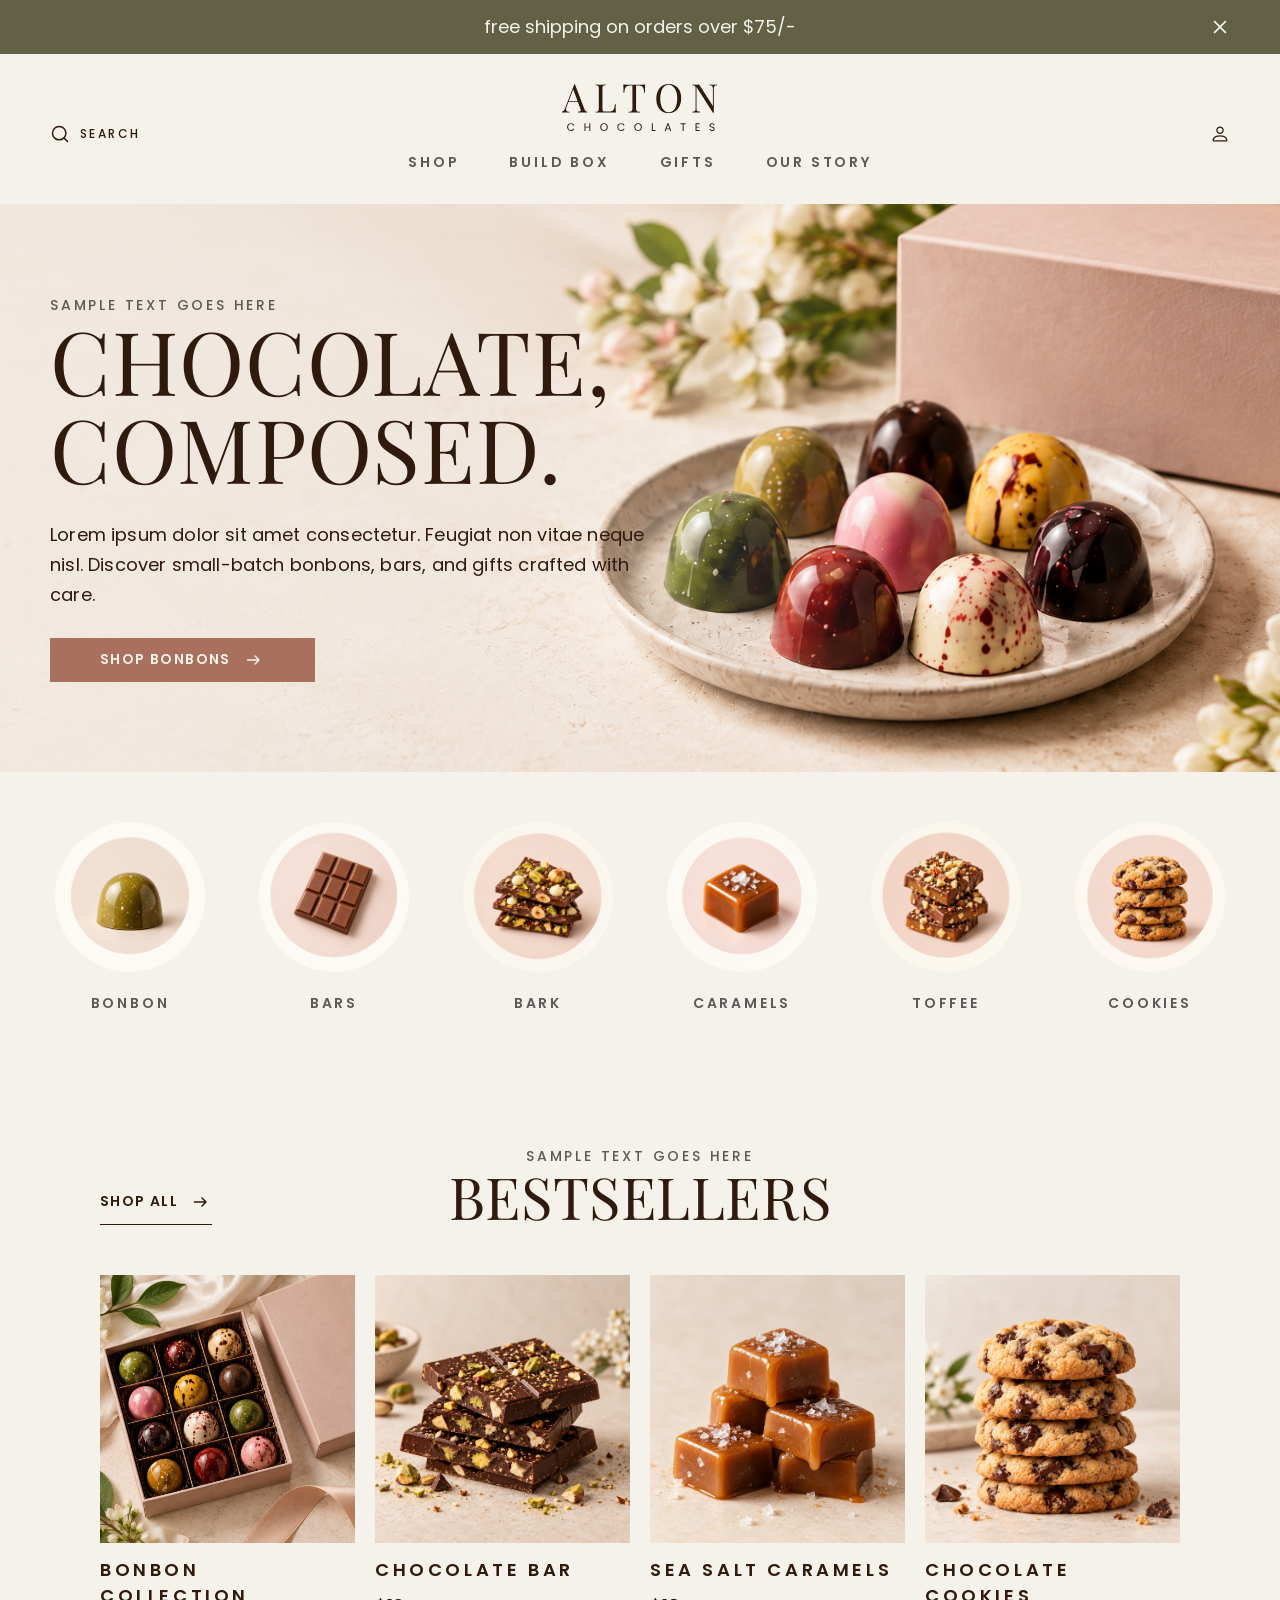
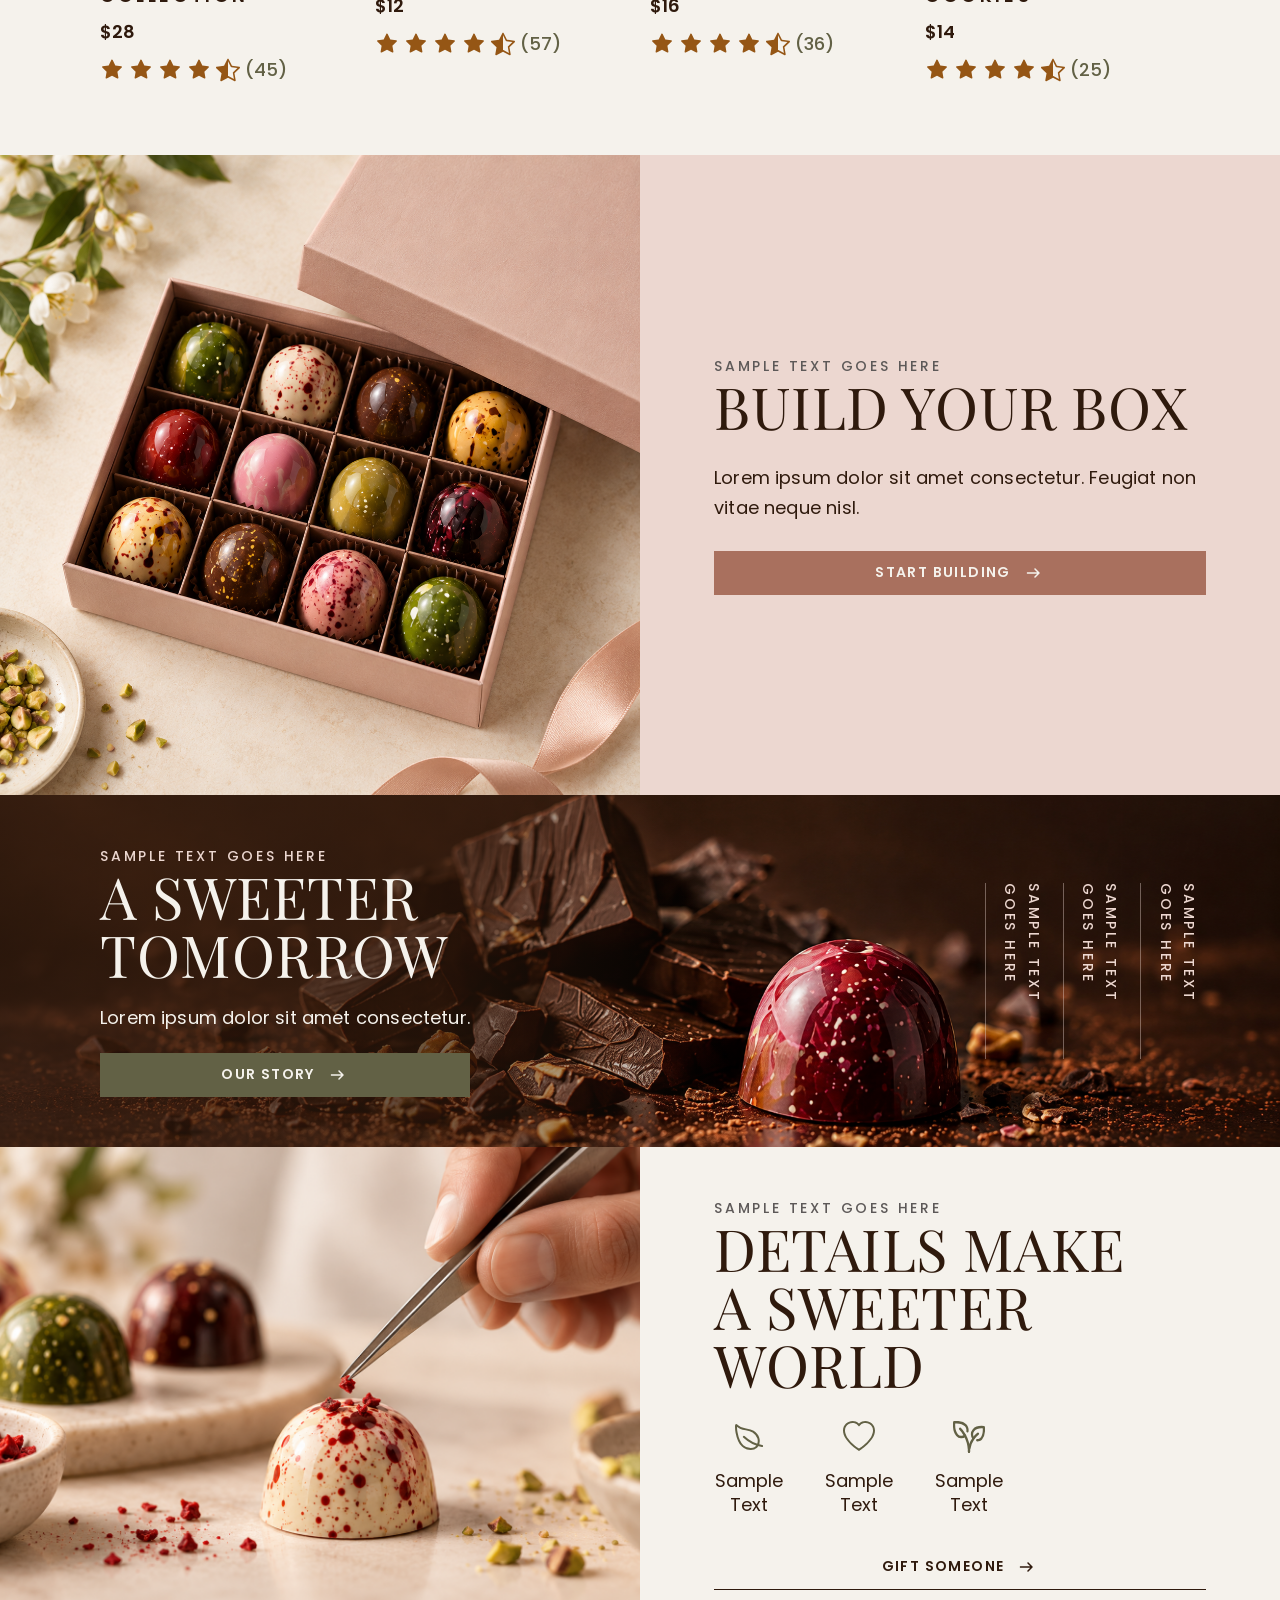
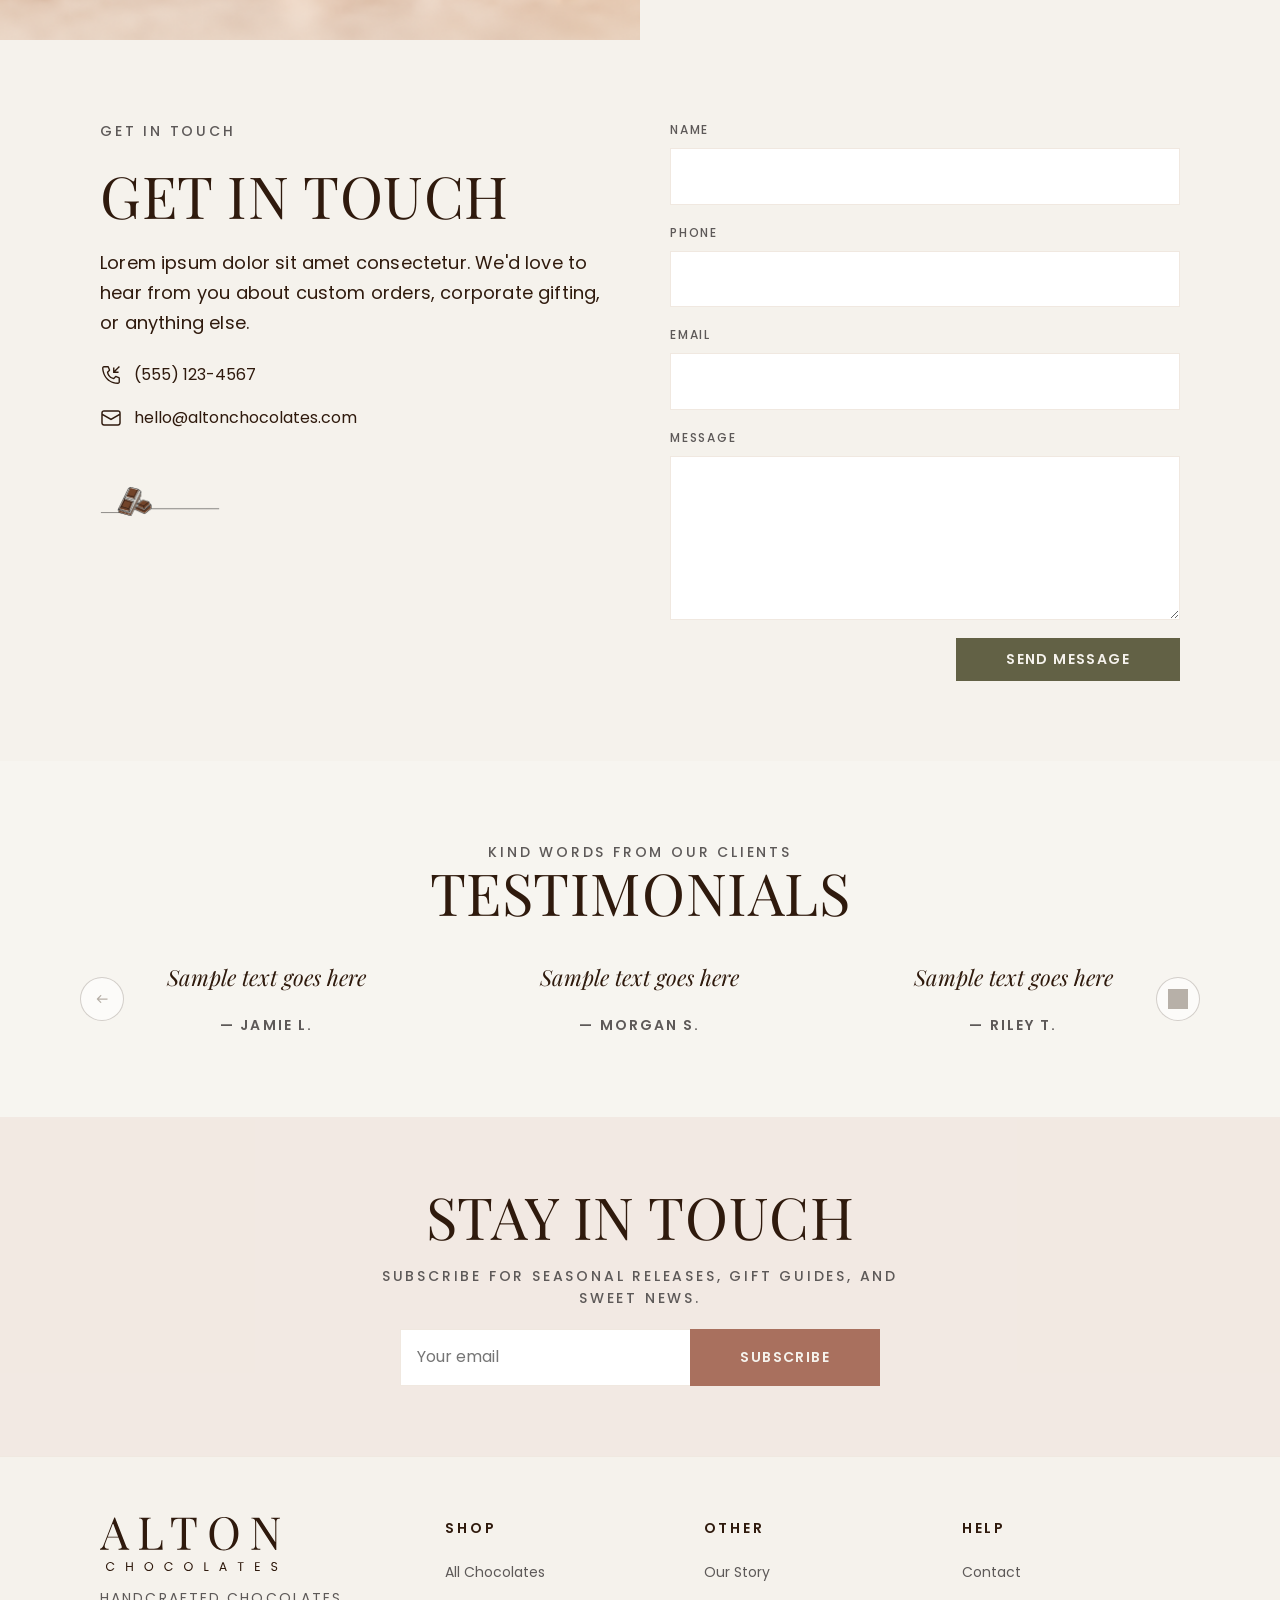
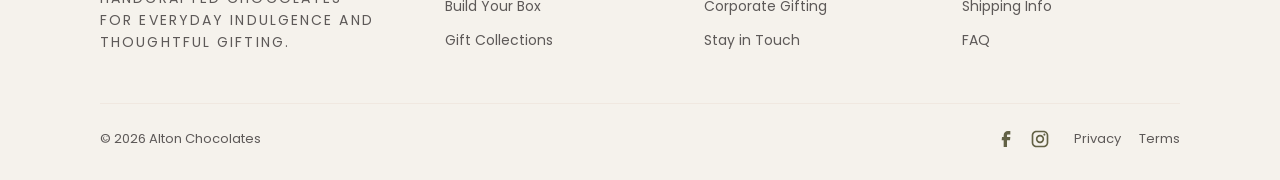
==== preview/index.html @ 878c8398 "Add Alton Chocolates Squarespace Developer Mode template from Figma. Includes all five pages, editab" ====
<!DOCTYPE html>
<html lang="en">
<head>
  <meta charset="UTF-8">
  <meta name="viewport" content="width=device-width, initial-scale=1.0">
  <title>Home — Alton Chocolates</title>
  <link rel="stylesheet" href="site.css">
</head>
<body>
<div class="alton-site">

  <aside class="announcement-bar" data-announcement role="region" aria-label="Site announcement">
    <p class="announcement-bar__text">free shipping on orders over $75/-</p>
    <button type="button" class="announcement-bar__close" data-announcement-close aria-label="Dismiss announcement">
      <img src="../assets/icons/cancel.svg" alt="" width="20" height="20">
    </button>
  </aside>

  <header class="site-header" data-site-header>
    <div class="site-header__inner">
      <a class="site-header__search" href="#" aria-label="Search">
        <img src="../assets/icons/search.svg" alt="" width="20" height="20">
        <span>Search</span>
      </a>

      <div class="site-header__brand">
        <a class="site-header__logo" href="index.html" aria-label="Alton Chocolates">
          <img src="../assets/icons/logo.svg" alt="Alton Chocolates" width="155" height="47">
        </a>
        <nav class="site-nav site-header__desktop-nav" aria-label="Primary">
          <a href="shop.html">Shop</a>
          <a href="build-box.html">Build Box</a>
          <a href="gifts.html">Gifts</a>
          <a href="our-story.html">Our Story</a>
        </nav>
      </div>

      <div class="site-header__actions">
        <a class="site-header__account" href="#" aria-label="Account">
          <img src="../assets/icons/person.svg" alt="" width="20" height="20">
        </a>
        <button type="button" class="site-header__toggle" data-nav-toggle aria-expanded="false" aria-controls="mobile-nav" aria-label="Open menu">
          <span></span>
          <span></span>
          <span></span>
        </button>
      </div>
    </div>

    <nav class="mobile-nav" id="mobile-nav" data-mobile-nav hidden aria-label="Mobile">
      <a href="shop.html">Shop</a>
      <a href="build-box.html">Build Box</a>
      <a href="gifts.html">Gifts</a>
      <a href="our-story.html">Our Story</a>
    </nav>
  </header>

  <main class="alton-main">

    <section class="home-hero" aria-labelledby="home-hero-heading">
      <div class="home-hero__media" aria-hidden="true">
        <img src="../assets/images/hero-home.png" alt="">
        <div class="home-hero__overlay"></div>
      </div>
      <div class="home-hero__content fade-up">
        <div>
          <p class="label">Sample text goes here</p>
          <h1 id="home-hero-heading" class="heading-xl">Chocolate,<br>Composed.</h1>
        </div>
        <p class="body-lg">Lorem ipsum dolor sit amet consectetur. Feugiat non vitae neque nisl. Discover small-batch bonbons, bars, and gifts crafted with care.</p>
        <div>
          <a class="btn btn--terracotta" href="shop.html">
            Shop Bonbons
            <img src="../assets/icons/arrow-right.svg" alt="" width="24" height="24">
          </a>
        </div>
      </div>
    </section>

    <section class="section" aria-label="Shop by category">
      <div class="category-grid">
        <a class="category-card" href="shop.html">
          <div class="category-card__image"><img src="../assets/images/cat-bonbons.png" alt="Bonbons" width="150" height="150" loading="lazy"></div>
          <span class="category-card__label">Bonbon</span>
        </a>
        <a class="category-card" href="shop.html">
          <div class="category-card__image"><img src="../assets/images/cat-bars.png" alt="Bars" width="150" height="150" loading="lazy"></div>
          <span class="category-card__label">Bars</span>
        </a>
        <a class="category-card" href="shop.html">
          <div class="category-card__image"><img src="../assets/images/cat-bark.png" alt="Bark" width="150" height="150" loading="lazy"></div>
          <span class="category-card__label">Bark</span>
        </a>
        <a class="category-card" href="shop.html">
          <div class="category-card__image"><img src="../assets/images/cat-caramels.png" alt="Caramels" width="150" height="150" loading="lazy"></div>
          <span class="category-card__label">Caramels</span>
        </a>
        <a class="category-card" href="shop.html">
          <div class="category-card__image"><img src="../assets/images/cat-toffee.png" alt="Toffee" width="150" height="150" loading="lazy"></div>
          <span class="category-card__label">Toffee</span>
        </a>
        <a class="category-card" href="shop.html">
          <div class="category-card__image"><img src="../assets/images/cat-cookies.png" alt="Cookies" width="150" height="150" loading="lazy"></div>
          <span class="category-card__label">Cookies</span>
        </a>
      </div>
    </section>

    <section class="home-bestsellers" aria-labelledby="bestsellers-heading">
      <div class="section-header section-header--row">
        <div class="section-header__center">
          <p class="label">Sample text goes here</p>
          <h2 id="bestsellers-heading" class="heading-lg">Bestsellers</h2>
        </div>
        <a class="btn btn--text" href="shop.html">
          Shop All
          <img src="../assets/icons/arrow-right-dark.svg" alt="" width="24" height="24">
        </a>
      </div>

      <div class="product-grid">
        <article class="product-card">
          <a class="product-card__image" href="shop.html"><img src="../assets/images/product-bonbon.png" alt="Bonbon Collection" loading="lazy"></a>
          <div class="product-card__meta">
            <h3 class="product-title">Bonbon Collection</h3>
            <p class="product-card__price">$28</p>
            <div class="product-card__rating" aria-label="Rated 4.5 out of 5">
              <img src="../assets/icons/star-filled.svg" alt="" width="24" height="24">
              <img src="../assets/icons/star-filled.svg" alt="" width="24" height="24">
              <img src="../assets/icons/star-filled.svg" alt="" width="24" height="24">
              <img src="../assets/icons/star-filled.svg" alt="" width="24" height="24">
              <img src="../assets/icons/star-half.svg" alt="" width="24" height="24">
              <span class="product-card__count">(45)</span>
            </div>
          </div>
        </article>
        <article class="product-card">
          <a class="product-card__image" href="shop.html"><img src="../assets/images/product-bar.png" alt="Chocolate Bar" loading="lazy"></a>
          <div class="product-card__meta">
            <h3 class="product-title">Chocolate Bar</h3>
            <p class="product-card__price">$12</p>
            <div class="product-card__rating" aria-label="Rated 4.5 out of 5">
              <img src="../assets/icons/star-filled.svg" alt="" width="24" height="24">
              <img src="../assets/icons/star-filled.svg" alt="" width="24" height="24">
              <img src="../assets/icons/star-filled.svg" alt="" width="24" height="24">
              <img src="../assets/icons/star-filled.svg" alt="" width="24" height="24">
              <img src="../assets/icons/star-half.svg" alt="" width="24" height="24">
              <span class="product-card__count">(57)</span>
            </div>
          </div>
        </article>
        <article class="product-card">
          <a class="product-card__image" href="shop.html"><img src="../assets/images/product-caramels.png" alt="Sea Salt Caramels" loading="lazy"></a>
          <div class="product-card__meta">
            <h3 class="product-title">Sea Salt Caramels</h3>
            <p class="product-card__price">$16</p>
            <div class="product-card__rating" aria-label="Rated 4.5 out of 5">
              <img src="../assets/icons/star-filled.svg" alt="" width="24" height="24">
              <img src="../assets/icons/star-filled.svg" alt="" width="24" height="24">
              <img src="../assets/icons/star-filled.svg" alt="" width="24" height="24">
              <img src="../assets/icons/star-filled.svg" alt="" width="24" height="24">
              <img src="../assets/icons/star-half.svg" alt="" width="24" height="24">
              <span class="product-card__count">(36)</span>
            </div>
          </div>
        </article>
        <article class="product-card">
          <a class="product-card__image" href="shop.html"><img src="../assets/images/product-cookies.png" alt="Chocolate Cookies" loading="lazy"></a>
          <div class="product-card__meta">
            <h3 class="product-title">Chocolate Cookies</h3>
            <p class="product-card__price">$14</p>
            <div class="product-card__rating" aria-label="Rated 4.5 out of 5">
              <img src="../assets/icons/star-filled.svg" alt="" width="24" height="24">
              <img src="../assets/icons/star-filled.svg" alt="" width="24" height="24">
              <img src="../assets/icons/star-filled.svg" alt="" width="24" height="24">
              <img src="../assets/icons/star-filled.svg" alt="" width="24" height="24">
              <img src="../assets/icons/star-half.svg" alt="" width="24" height="24">
              <span class="product-card__count">(25)</span>
            </div>
          </div>
        </article>
      </div>
    </section>

    <section class="split-section" aria-labelledby="home-build-heading">
      <div class="split-section__media">
        <img src="../assets/images/build-box-cta.png" alt="Assorted chocolate box" loading="lazy">
      </div>
      <div class="split-section__content split-section__content--blush">
        <div>
          <p class="label">Sample text goes here</p>
          <h2 id="home-build-heading" class="heading-lg">Build Your Box</h2>
        </div>
        <p class="body-lg">Lorem ipsum dolor sit amet consectetur. Feugiat non vitae neque nisl.</p>
        <a class="btn btn--terracotta" href="build-box.html">
          Start Building
          <img src="../assets/icons/arrow-right.svg" alt="" width="24" height="24">
        </a>
      </div>
    </section>

    <section class="banner-section" aria-labelledby="sweeter-heading">
      <div class="banner-section__bg">
        <img src="../assets/images/banner-sweeter.png" alt="" loading="lazy">
      </div>
      <div class="banner-section__overlay"></div>
      <div class="banner-section__content">
        <div>
          <p class="label">Sample text goes here</p>
          <h2 id="sweeter-heading" class="heading-lg">A Sweeter<br>Tomorrow</h2>
        </div>
        <p class="body-lg">Lorem ipsum dolor sit amet consectetur.</p>
        <a class="btn btn--olive" href="our-story.html">
          Our Story
          <img src="../assets/icons/arrow-right.svg" alt="" width="24" height="24">
        </a>
      </div>
      <div class="banner-section__side" aria-hidden="true">
        <span>Sample text goes here</span>
        <span>Sample text goes here</span>
        <span>Sample text goes here</span>
      </div>
    </section>

    <section class="split-section" aria-labelledby="details-heading">
      <div class="split-section__media">
        <img src="../assets/images/details-craft.png" alt="Hand decorating a bonbon" loading="lazy">
      </div>
      <div class="split-section__content split-section__content--cream">
        <div>
          <p class="label">Sample text goes here</p>
          <h2 id="details-heading" class="heading-lg">Details Make<br>A Sweeter World</h2>
        </div>
        <div class="feature-icons">
          <div class="feature-icon">
            <img src="../assets/icons/leaf.svg" alt="" width="32" height="32">
            <span>Sample<br>Text</span>
          </div>
          <div class="feature-icon">
            <img src="../assets/icons/heart.svg" alt="" width="32" height="32">
            <span>Sample<br>Text</span>
          </div>
          <div class="feature-icon">
            <img src="../assets/icons/plant.svg" alt="" width="32" height="32">
            <span>Sample<br>Text</span>
          </div>
        </div>
        <a class="btn btn--text" href="gifts.html">
          Gift Someone
          <img src="../assets/icons/arrow-right-dark.svg" alt="" width="24" height="24">
        </a>
      </div>
    </section>

    <section class="contact-section" id="contact" aria-labelledby="contact-heading">
      <div class="contact-section__info">
        <p class="label">Get in touch</p>
        <h2 id="contact-heading" class="heading-lg">Get in Touch</h2>
        <p class="body-lg">Lorem ipsum dolor sit amet consectetur. We'd love to hear from you about custom orders, corporate gifting, or anything else.</p>
        <div class="contact-details">
          <a href="tel:+15551234567">
            <img src="../assets/icons/phone.svg" alt="" width="22" height="22">
            (555) 123-4567
          </a>
          <a href="mailto:hello@altonchocolates.com">
            <img src="../assets/icons/email.svg" alt="" width="22" height="22">
            hello@altonchocolates.com
          </a>
        </div>
        <img class="contact-section__art" src="../assets/images/chocolate-illustration.png" alt="" width="120" height="80" loading="lazy">
      </div>
      <div class="contact-section__form">
        <form class="alton-form contact-form" action="#" method="post">
          <div class="form-field">
            <label for="contact-name">Name</label>
            <input id="contact-name" name="name" type="text" required autocomplete="name">
          </div>
          <div class="form-field">
            <label for="contact-phone">Phone</label>
            <input id="contact-phone" name="phone" type="tel" autocomplete="tel">
          </div>
          <div class="form-field">
            <label for="contact-email">Email</label>
            <input id="contact-email" name="email" type="email" required autocomplete="email">
          </div>
          <div class="form-field">
            <label for="contact-message">Message</label>
            <textarea id="contact-message" name="message" rows="5" required></textarea>
          </div>
          <div class="form-actions">
            <button type="submit" class="btn btn--olive">Send Message</button>
          </div>
        </form>
      </div>
    </section>

    <section class="testimonials" aria-labelledby="home-testimonials-heading" data-testimonials>
      <p class="label">Kind words from our clients</p>
      <h2 id="home-testimonials-heading" class="heading-lg">Testimonials</h2>
      <div class="testimonials__track" data-testimonials-track>
        <button type="button" class="testimonials__nav testimonials__nav--prev" data-testimonials-prev aria-label="Previous">
          <img src="../assets/icons/arrow-left.svg" alt="" width="20" height="20">
        </button>
        <article class="testimonial-card">
          <p class="testimonial-card__quote">Sample text goes here</p>
          <p class="testimonial-card__name">— Jamie L.</p>
        </article>
        <article class="testimonial-card">
          <p class="testimonial-card__quote">Sample text goes here</p>
          <p class="testimonial-card__name">— Morgan S.</p>
        </article>
        <article class="testimonial-card">
          <p class="testimonial-card__quote">Sample text goes here</p>
          <p class="testimonial-card__name">— Riley T.</p>
        </article>
        <button type="button" class="testimonials__nav testimonials__nav--next" data-testimonials-next aria-label="Next">
          <img src="../assets/icons/chevron-right.svg" alt="" width="20" height="20">
        </button>
      </div>
    </section>

    <section class="newsletter" id="newsletter" aria-labelledby="newsletter-heading">
      <div class="newsletter__inner">
        <h2 id="newsletter-heading" class="heading-lg">Stay in Touch</h2>
        <p class="label">Subscribe for seasonal releases, gift guides, and sweet news.</p>
        <form class="newsletter-form" action="#" method="post">
          <label for="newsletter-email" class="sr-only">Email address</label>
          <input id="newsletter-email" name="email" type="email" placeholder="Your email" required autocomplete="email">
          <button type="submit" class="btn btn--terracotta">Subscribe</button>
        </form>
      </div>
    </section>

  </main>

  <footer class="site-footer" role="contentinfo">
    <div class="site-footer__top">
      <div class="site-footer__brand">
        <a href="index.html" class="site-footer__brand-logo-link" aria-label="Alton Chocolates">
          <img class="site-footer__brand-logo" src="../assets/icons/logo.svg" alt="Alton Chocolates" width="180" height="54">
        </a>
        <p class="site-footer__brand-text">Handcrafted chocolates for everyday indulgence and thoughtful gifting.</p>
      </div>
      <div>
        <h2 class="site-footer__col-title">Shop</h2>
        <nav class="site-footer__links" aria-label="Shop links">
          <a href="shop.html">All Chocolates</a>
          <a href="build-box.html">Build Your Box</a>
          <a href="gifts.html">Gift Collections</a>
        </nav>
      </div>
      <div>
        <h2 class="site-footer__col-title">Other</h2>
        <nav class="site-footer__links" aria-label="Other links">
          <a href="our-story.html">Our Story</a>
          <a href="gifts.html">Corporate Gifting</a>
          <a href="#newsletter">Stay in Touch</a>
        </nav>
      </div>
      <div>
        <h2 class="site-footer__col-title">Help</h2>
        <nav class="site-footer__links" aria-label="Help links">
          <a href="#contact">Contact</a>
          <a href="#">Shipping Info</a>
          <a href="#">FAQ</a>
        </nav>
      </div>
    </div>
    <div class="site-footer__bottom">
      <p class="site-footer__copy">© 2026 Alton Chocolates</p>
      <div class="site-footer__meta">
        <div class="site-footer__social">
          <a href="#" aria-label="Facebook"><img src="../assets/icons/facebook.svg" alt="" width="20" height="20"></a>
          <a href="#" aria-label="Instagram"><img src="../assets/icons/instagram.svg" alt="" width="20" height="20"></a>
        </div>
        <nav class="site-footer__legal" aria-label="Legal">
          <a href="#">Privacy</a>
          <a href="#">Terms</a>
        </nav>
      </div>
    </div>
  </footer>

</div>
<script src="../scripts/site.js"></script>
</body>
</html>
---- preview/site.css ----
﻿@import url('https://fonts.googleapis.com/css2?family=Playfair+Display:ital,wght@0,400;0,500;0,600;0,700;1,400&family=Poppins:wght@400;500;600;700&display=swap');

/* variables.less */
:root {
  --color-bg: #F5F2EC;
  --color-bg-alt: #B7B0A8;
  --color-primary: #2F1A0D;
  --color-secondary: #626145;
  --color-blush: #ECD7D0;
  --color-muted: #5D5958;
  --color-border: #F0E8E0;
  --color-btn-terracotta: #A9705E;
  --color-white: #FFFFFF;
  --color-star: #C4A35A;

  --font-serif: "Playfair Display", Georgia, "Times New Roman", serif;
  --font-sans: "Poppins", "Helvetica Neue", Arial, sans-serif;

  --container: 1240px;
  --page-pad: 100px;
  --section-gap: 50px;
  --header-height: 139px;
  --announcement-height: 50px;

  --tracking-label: 0.2em;
  --tracking-nav: 0.2em;
  --tracking-btn: 0.1em;

  --transition: 0.25s ease;
}

/* base.less */
*,
*::before,
*::after {
  box-sizing: border-box;
}

html {
  scroll-behavior: smooth;
}

body {
  margin: 0;
  background: #F5F2EC;
  color: #2F1A0D;
  font-family: "Poppins", "Helvetica Neue", Arial, sans-serif;
  font-size: 18px;
  line-height: 1.67;
  -webkit-font-smoothing: antialiased;
}

img {
  max-width: 100%;
  height: auto;
  display: block;
}

a {
  color: inherit;
  text-decoration: none;
  transition: opacity 0.25s ease, color 0.25s ease;
}

a:hover {
  opacity: 0.75;
}

a:focus-visible,
button:focus-visible,
input:focus-visible,
textarea:focus-visible,
select:focus-visible {
  outline: 2px solid #626145;
  outline-offset: 3px;
}

button,
input,
textarea,
select {
  font: inherit;
  color: inherit;
}

ul,
ol {
  margin: 0;
  padding: 0;
  list-style: none;
}

p,
h1,
h2,
h3,
h4,
h5,
h6 {
  margin: 0;
}

.sqs-block-content {
  font-family: "Poppins", "Helvetica Neue", Arial, sans-serif;
}

.alton-site {
  min-height: 100vh;
  display: flex;
  flex-direction: column;
}

.alton-main {
  flex: 1;
}

.container {
  width: 100%;
  max-width: 1240px;
  margin: 0 auto;
  padding: 0 20px;
}

.section {
  width: 100%;
}

.sr-only {
  position: absolute;
  width: 1px;
  height: 1px;
  padding: 0;
  margin: -1px;
  overflow: hidden;
  clip: rect(0, 0, 0, 0);
  white-space: nowrap;
  border: 0;
}

@media (prefers-reduced-motion: reduce) {
  *,
  *::before,
  *::after {
    animation-duration: 0.01ms !important;
    animation-iteration-count: 1 !important;
    transition-duration: 0.01ms !important;
    scroll-behavior: auto !important;
  }
}


/* typography.less */
.label {
  font-family: "Poppins", "Helvetica Neue", Arial, sans-serif;
  font-weight: 500;
  font-size: 14px;
  line-height: 22px;
  letter-spacing: 0.2em;
  text-transform: uppercase;
  color: #5D5958;
}

.heading-xl {
  font-family: "Playfair Display", Georgia, "Times New Roman", serif;
  font-weight: 400;
  font-size: 88px;
  line-height: 1;
  letter-spacing: 0.01em;
  text-transform: uppercase;
  color: #2F1A0D;
}

.heading-lg {
  font-family: "Playfair Display", Georgia, "Times New Roman", serif;
  font-weight: 400;
  font-size: 58px;
  line-height: 1;
  letter-spacing: 0.01em;
  text-transform: uppercase;
  color: #2F1A0D;
}

.heading-md {
  font-family: "Playfair Display", Georgia, "Times New Roman", serif;
  font-weight: 400;
  font-size: 42px;
  line-height: 1.1;
  letter-spacing: 0.01em;
  color: #2F1A0D;
}

.body-lg {
  font-family: "Poppins", "Helvetica Neue", Arial, sans-serif;
  font-weight: 400;
  font-size: 18px;
  line-height: 30px;
  letter-spacing: 0.01em;
  color: #2F1A0D;
}

.product-title {
  font-family: "Poppins", "Helvetica Neue", Arial, sans-serif;
  font-weight: 600;
  font-size: 18px;
  line-height: 26px;
  letter-spacing: 0.2em;
  text-transform: uppercase;
  color: #2F1A0D;
}

.quote-text {
  font-family: "Playfair Display", Georgia, "Times New Roman", serif;
  font-style: italic;
  font-weight: 400;
  font-size: 22px;
  line-height: 1.5;
  color: #2F1A0D;
}


/* header.less */
.announcement-bar {
  background: #626145;
  color: #F5F2EC;
  min-height: 50px;
  display: flex;
  align-items: center;
  justify-content: center;
  position: relative;
  padding: 12px 48px;
  text-align: center;
}

.announcement-bar__editable:not(:empty) + .announcement-bar__fallback {
  display: none;
}

.announcement-bar__editable .sqs-block,
.announcement-bar__editable p,
.announcement-bar__fallback {
  margin: 0;
  font-family: "Poppins", "Helvetica Neue", Arial, sans-serif;
  font-weight: 500;
  font-size: 14px;
  line-height: 22px;
  letter-spacing: 0.2em;
  text-transform: uppercase;
  color: #F5F2EC;
}

.announcement-bar__close {
  position: absolute;
  right: 50px;
  top: 50%;
  transform: translateY(-50%);
  background: transparent;
  border: 0;
  padding: 0;
  width: 20px;
  height: 20px;
  cursor: pointer;
  display: flex;
  align-items: center;
  justify-content: center;
}

.announcement-bar__close img {
  width: 20px;
  height: 20px;
}

.site-header {
  background: #F5F2EC;
  padding: 30px 50px 20px;
  position: relative;
  z-index: 100;
}

.site-header__inner {
  display: grid;
  grid-template-columns: 1fr auto 1fr;
  align-items: center;
  gap: 20px;
  max-width: 1440px;
  margin: 0 auto;
}

.site-header__search {
  display: inline-flex;
  align-items: center;
  gap: 10px;
  justify-self: start;
  font-family: "Poppins", "Helvetica Neue", Arial, sans-serif;
  font-weight: 500;
  font-size: 12px;
  letter-spacing: 0.2em;
  text-transform: uppercase;
  color: #2F1A0D;
}

.site-header__search img {
  width: 20px;
  height: 20px;
}

.site-header__brand {
  display: flex;
  flex-direction: column;
  align-items: center;
  gap: 10px;
  text-align: center;
}

.site-header__logo {
  display: block;
  width: 155px;
  height: auto;
}

.site-header__logo img,
.site-header__logo svg {
  width: 155px;
  height: auto;
}

.site-header__actions {
  justify-self: end;
  display: flex;
  align-items: center;
  gap: 16px;
}

.site-header__account img {
  width: 20px;
  height: 20px;
}

.announcement-bar__fallback {
  margin: 0;
}

.announcement-bar:has(.sqs-block) .announcement-bar__fallback {
  display: none;
}

.site-nav {
  display: flex;
  align-items: center;
  justify-content: center;
  gap: 50px;
  flex-wrap: wrap;
}

.site-nav a {
  font-family: "Poppins", "Helvetica Neue", Arial, sans-serif;
  font-weight: 600;
  font-size: 14px;
  line-height: 22px;
  letter-spacing: 0.2em;
  text-transform: uppercase;
  color: #5D5958;
  padding: 10px 0;
  border-bottom: 1px solid transparent;
}

.site-nav a:hover,
.site-nav a.is-active,
.site-nav .active-link a {
  color: #2F1A0D;
  border-bottom-color: #2F1A0D;
  opacity: 1;
}

.site-header__toggle {
  display: none;
  background: transparent;
  border: 0;
  padding: 8px;
  cursor: pointer;
  width: 40px;
  height: 40px;
  flex-direction: column;
  justify-content: center;
  gap: 5px;
}

.site-header__toggle span {
  display: block;
  width: 22px;
  height: 2px;
  background: #2F1A0D;
  transition: transform 0.25s ease, opacity 0.25s ease;
}

.site-header.is-open .site-header__toggle span:nth-child(1) {
  transform: translateY(7px) rotate(45deg);
}

.site-header.is-open .site-header__toggle span:nth-child(2) {
  opacity: 0;
}

.site-header.is-open .site-header__toggle span:nth-child(3) {
  transform: translateY(-7px) rotate(-45deg);
}

.site-header__desktop-nav {
  width: 100%;
}

.mobile-nav {
  display: none;
}

.site-header.is-open .mobile-nav {
  display: flex;
}


/* footer.less */
.site-footer {
  background: #F5F2EC;
  padding: 60px 100px 30px;
  border-top: 1px solid #F0E8E0;
}

.site-footer__top {
  display: grid;
  grid-template-columns: 1.4fr 1fr 1fr 1fr;
  gap: 40px;
  margin-bottom: 50px;
}

.site-footer__brand-logo {
  width: 180px;
  height: auto;
  margin-bottom: 16px;
}

.site-footer__brand-text {
  font-family: "Poppins", "Helvetica Neue", Arial, sans-serif;
  font-size: 14px;
  line-height: 22px;
  letter-spacing: 0.15em;
  text-transform: uppercase;
  color: #5D5958;
  max-width: 280px;
}

.site-footer__col-title {
  font-family: "Poppins", "Helvetica Neue", Arial, sans-serif;
  font-weight: 600;
  font-size: 14px;
  letter-spacing: 0.2em;
  text-transform: uppercase;
  color: #2F1A0D;
  margin-bottom: 20px;
}

.site-footer__links {
  display: flex;
  flex-direction: column;
  gap: 12px;
}

.site-footer__links a {
  font-family: "Poppins", "Helvetica Neue", Arial, sans-serif;
  font-size: 14px;
  line-height: 22px;
  color: #5D5958;
}

.site-footer__bottom {
  display: flex;
  align-items: center;
  justify-content: space-between;
  gap: 20px;
  padding-top: 24px;
  border-top: 1px solid #F0E8E0;
  flex-wrap: wrap;
}

.site-footer__copy {
  font-family: "Poppins", "Helvetica Neue", Arial, sans-serif;
  font-size: 13px;
  color: #5D5958;
}

.site-footer__meta {
  display: flex;
  align-items: center;
  gap: 24px;
}

.site-footer__social {
  display: flex;
  align-items: center;
  gap: 14px;
}

.site-footer__social img {
  width: 20px;
  height: 20px;
}

.site-footer__legal {
  display: flex;
  gap: 18px;
}

.site-footer__legal a {
  font-size: 13px;
  color: #5D5958;
}


/* components.less */
/* Shared UI components */

.btn {
  display: inline-flex;
  align-items: center;
  justify-content: center;
  gap: 10px;
  padding: 10px 50px;
  font-family: "Poppins", "Helvetica Neue", Arial, sans-serif;
  font-weight: 600;
  font-size: 14px;
  letter-spacing: 0.1em;
  text-transform: uppercase;
  border: 0;
  cursor: pointer;
  transition: background 0.25s ease, opacity 0.25s ease, transform 0.25s ease;
  text-decoration: none;
  white-space: nowrap;
}

.btn img {
  width: 24px;
  height: 24px;
  flex-shrink: 0;
}

.btn--terracotta {
  background: #A9705E;
  color: #F5F2EC;
}

.btn--terracotta:hover {
  background: #966353;
  opacity: 1;
}

.btn--olive {
  background: #626145;
  color: #F5F2EC;
}

.btn--olive:hover {
  background: #525338;
  opacity: 1;
}

.btn--text {
  background: transparent;
  color: #2F1A0D;
  padding: 10px 0;
  border-bottom: 1px solid #2F1A0D;
  border-radius: 0;
}

.btn--text:hover {
  opacity: 0.7;
}

.section-header {
  text-align: center;
  margin-bottom: 40px;
}

.section-header--row {
  display: flex;
  align-items: flex-end;
  justify-content: space-between;
  gap: 20px;
  text-align: left;
  position: relative;
}

.section-header--row .section-header__center {
  position: absolute;
  left: 50%;
  transform: translateX(-50%);
  text-align: center;
}

.category-grid {
  display: grid;
  grid-template-columns: repeat(6, 1fr);
  gap: 24px;
  max-width: 1240px;
  margin: 0 auto;
  padding: 50px 20px;
}

.category-card {
  display: flex;
  flex-direction: column;
  align-items: center;
  gap: 20px;
  text-align: center;
}

.category-card__image {
  width: 150px;
  height: 150px;
  border-radius: 50%;
  overflow: hidden;
  background: #ECD7D0;
}

.category-card__image img {
  width: 100%;
  height: 100%;
  object-fit: cover;
}

.category-card__label {
  font-family: "Poppins", "Helvetica Neue", Arial, sans-serif;
  font-weight: 600;
  font-size: 14px;
  letter-spacing: 0.2em;
  text-transform: uppercase;
  color: #5D5958;
}

.product-grid {
  display: grid;
  grid-template-columns: repeat(4, 1fr);
  gap: 30px 20px;
}

.product-card {
  display: flex;
  flex-direction: column;
  gap: 14px;
}

.product-card__image {
  aspect-ratio: 1 / 1.05;
  overflow: hidden;
  background: #f8f6f2;
}

.product-card__image img {
  width: 100%;
  height: 100%;
  object-fit: cover;
  transition: transform 0.4s ease;
}

.product-card:hover .product-card__image img {
  transform: scale(1.03);
}

.product-card__meta {
  display: flex;
  flex-direction: column;
  gap: 8px;
}

.product-card__price {
  font-family: "Poppins", "Helvetica Neue", Arial, sans-serif;
  font-weight: 600;
  font-size: 18px;
  color: #2F1A0D;
}

.product-card__rating {
  display: flex;
  align-items: center;
  gap: 5px;
}

.product-card__rating img {
  width: 24px;
  height: 24px;
}

.product-card__count {
  font-family: "Poppins", "Helvetica Neue", Arial, sans-serif;
  font-weight: 500;
  font-size: 18px;
  color: #626145;
}

.product-card__link {
  font-family: "Poppins", "Helvetica Neue", Arial, sans-serif;
  font-size: 14px;
  text-decoration: underline;
  color: #2F1A0D;
}

.qty-control {
  display: inline-flex;
  align-items: center;
  gap: 12px;
  border: 1px solid #F0E8E0;
  padding: 8px 12px;
  margin-top: 8px;
}

.qty-control button {
  background: transparent;
  border: 0;
  padding: 0;
  cursor: pointer;
  width: 20px;
  height: 20px;
  display: flex;
  align-items: center;
  justify-content: center;
}

.qty-control button img {
  width: 16px;
  height: 16px;
}

.qty-control__value {
  min-width: 20px;
  text-align: center;
  font-weight: 500;
}

.split-section {
  display: grid;
  grid-template-columns: 1fr 1fr;
  min-height: 396px;
}

.split-section__media {
  min-height: 320px;
  overflow: hidden;
}

.split-section__media img {
  width: 100%;
  height: 100%;
  object-fit: cover;
}

.split-section__content {
  display: flex;
  flex-direction: column;
  justify-content: center;
  padding: 50px 74px;
  gap: 28px;
}

.split-section__content--blush {
  background: #ECD7D0;
}

.split-section__content--cream {
  background: #F5F2EC;
}

.feature-icons {
  display: flex;
  align-items: flex-start;
  gap: 40px;
  flex-wrap: wrap;
}

.feature-icon {
  display: flex;
  flex-direction: column;
  align-items: center;
  gap: 16px;
  width: 70px;
  text-align: center;
}

.feature-icon img {
  width: 32px;
  height: 32px;
}

.feature-icon span {
  font-size: 18px;
  line-height: 24px;
  color: #2F1A0D;
}

.banner-section {
  position: relative;
  min-height: 329px;
  display: flex;
  align-items: center;
  overflow: hidden;
  color: #F5F2EC;
}

.banner-section__bg {
  position: absolute;
  inset: 0;
}

.banner-section__bg img {
  width: 100%;
  height: 100%;
  object-fit: cover;
}

.banner-section__overlay {
  position: absolute;
  inset: 0;
  background: linear-gradient(90.63deg, rgba(46, 25, 12, 0.7) 33%, rgba(46, 25, 12, 0) 57%);
}

.banner-section__content {
  position: relative;
  z-index: 1;
  padding: 50px 100px;
  max-width: 640px;
  display: flex;
  flex-direction: column;
  gap: 20px;
}

.banner-section__content .label {
  color: #ECD7D0;
}

.banner-section__content .heading-lg,
.banner-section__content .body-lg {
  color: #F5F2EC;
}

.banner-section__side {
  position: absolute;
  right: 80px;
  top: 50%;
  transform: translateY(-50%);
  z-index: 1;
  display: flex;
  flex-direction: column;
  gap: 18px;
  writing-mode: vertical-rl;
  text-orientation: mixed;
}

.banner-section__side span {
  font-family: "Poppins", "Helvetica Neue", Arial, sans-serif;
  font-weight: 500;
  font-size: 14px;
  letter-spacing: 0.2em;
  text-transform: uppercase;
  color: #ECD7D0;
  border-left: 1px solid rgba(236,215,208,0.4);
  padding-left: 12px;
}

.contact-section {
  display: grid;
  grid-template-columns: 1fr 1fr;
  gap: 60px;
  padding: 80px 100px;
  align-items: start;
}

.contact-section__info {
  display: flex;
  flex-direction: column;
  gap: 24px;
  position: relative;
  min-height: 420px;
}

.contact-details {
  display: flex;
  flex-direction: column;
  gap: 16px;
}

.contact-details a {
  display: inline-flex;
  align-items: center;
  gap: 12px;
  font-size: 16px;
  color: #2F1A0D;
}

.contact-details img {
  width: 22px;
  height: 22px;
}

.contact-section__art {
  position: absolute;
  left: 0;
  bottom: 0;
  width: 120px;
  height: auto;
}

.contact-form,
.alton-form {
  display: flex;
  flex-direction: column;
  gap: 18px;
}

.form-field {
  display: flex;
  flex-direction: column;
  gap: 8px;
}

.form-field label {
  font-family: "Poppins", "Helvetica Neue", Arial, sans-serif;
  font-weight: 500;
  font-size: 12px;
  letter-spacing: 0.15em;
  text-transform: uppercase;
  color: #5D5958;
}

.form-field input,
.form-field textarea,
.alton-form input,
.alton-form textarea,
.newsletter-form input {
  width: 100%;
  background: #FFFFFF;
  border: 1px solid #F0E8E0;
  padding: 14px 16px;
  font-size: 16px;
  color: #2F1A0D;
}

.form-field textarea {
  min-height: 140px;
  resize: vertical;
}

.form-actions {
  display: flex;
  justify-content: flex-end;
}

.testimonials {
  padding: 80px 100px;
  background: #f7f5f0;
  text-align: center;
}

.testimonials__track {
  display: grid;
  grid-template-columns: repeat(3, 1fr);
  gap: 40px;
  margin-top: 40px;
  position: relative;
}

.testimonial-card {
  display: flex;
  flex-direction: column;
  gap: 20px;
  align-items: center;
}

.testimonial-card__quote {
  font-family: "Playfair Display", Georgia, "Times New Roman", serif;
  font-style: italic;
  font-size: 22px;
  line-height: 1.5;
  color: #2F1A0D;
  max-width: 320px;
}

.testimonial-card__name {
  font-family: "Poppins", "Helvetica Neue", Arial, sans-serif;
  font-weight: 600;
  font-size: 14px;
  letter-spacing: 0.15em;
  text-transform: uppercase;
  color: #5D5958;
}

.testimonials__nav {
  position: absolute;
  top: 50%;
  transform: translateY(-50%);
  width: 44px;
  height: 44px;
  border-radius: 50%;
  border: 1px solid rgba(47,26,13,0.2);
  background: rgba(255,255,255,0.6);
  display: flex;
  align-items: center;
  justify-content: center;
  cursor: pointer;
}

.testimonials__nav img {
  width: 20px;
  height: 20px;
}

.testimonials__nav--prev {
  left: -20px;
}

.testimonials__nav--next {
  right: -20px;
}

.newsletter {
  padding: 70px 100px;
  text-align: center;
  background: rgba(236,215,208,0.35);
}

.newsletter__inner {
  max-width: 560px;
  margin: 0 auto;
  display: flex;
  flex-direction: column;
  align-items: center;
  gap: 20px;
}

.newsletter-form {
  display: flex;
  width: 100%;
  gap: 0;
  max-width: 480px;
}

.newsletter-form input {
  flex: 1;
  border-right: 0;
}

.filter-pills {
  display: flex;
  flex-wrap: wrap;
  gap: 12px;
  justify-content: center;
  margin-bottom: 36px;
}

.filter-pill {
  display: inline-flex;
  align-items: center;
  justify-content: center;
  padding: 10px 22px;
  border: 1px solid #F0E8E0;
  border-radius: 999px;
  background: transparent;
  font-family: "Poppins", "Helvetica Neue", Arial, sans-serif;
  font-weight: 500;
  font-size: 13px;
  letter-spacing: 0.12em;
  text-transform: uppercase;
  color: #5D5958;
  cursor: pointer;
  transition: background 0.25s ease, color 0.25s ease, border-color 0.25s ease;
}

.filter-pill.is-active,
.filter-pill:hover {
  background: #626145;
  border-color: #626145;
  color: #F5F2EC;
  opacity: 1;
}

.fade-up {
  animation: fadeUp 0.7s ease both;
}

@keyframes fadeUp {
  from {
    opacity: 0;
    transform: translateY(16px);
  }
  to {
    opacity: 1;
    transform: translateY(0);
  }
}


/* home.less */
.home-hero {
  position: relative;
  min-height: 568px;
  display: flex;
  align-items: center;
  overflow: hidden;
}

.home-hero__media {
  position: absolute;
  inset: 0;
}

.home-hero__media img {
  width: 100%;
  height: 100%;
  object-fit: cover;
}

.home-hero__overlay {
  position: absolute;
  inset: 0;
  background: linear-gradient(89.83deg, rgba(239, 232, 224, 0.5) 21%, rgba(239, 232, 224, 0) 72%);
}

.home-hero__content {
  position: relative;
  z-index: 1;
  max-width: 725px;
  padding: 60px 50px;
  display: flex;
  flex-direction: column;
  gap: 28px;
}

.home-bestsellers {
  padding: 50px 100px 70px;
}

.home-bestsellers .section-header--row {
  margin-bottom: 50px;
  min-height: 110px;
}


/* shop.less */
.shop-hero {
  display: grid;
  grid-template-columns: 1fr 1fr;
  min-height: 480px;
}

.shop-hero__content {
  background: #ECD7D0;
  display: flex;
  flex-direction: column;
  justify-content: center;
  gap: 24px;
  padding: 60px 80px;
}

.shop-hero__media img {
  width: 100%;
  height: 100%;
  min-height: 420px;
  object-fit: cover;
}

.shop-categories {
  padding: 70px 100px 30px;
  text-align: center;
}

.shop-products {
  padding: 40px 100px 80px;
}

.shop-moments {
  padding: 40px 100px 80px;
}

.shop-moments__grid {
  display: grid;
  grid-template-columns: 1.1fr 0.9fr 1fr;
  grid-template-rows: auto auto;
  gap: 24px;
  margin-top: 40px;
}

.shop-moments__item {
  overflow: hidden;
  background: #ECD7D0;
}

.shop-moments__item img {
  width: 100%;
  height: 100%;
  object-fit: cover;
  min-height: 260px;
}

.shop-moments__item--tall {
  grid-row: span 2;
}

.shop-moments__item--text {
  background: #F5F2EC;
  padding: 40px 30px;
  display: flex;
  flex-direction: column;
  justify-content: center;
  gap: 16px;
  border: 1px solid #F0E8E0;
}

.shop-moments__item--text .heading-md {
  font-size: 32px;
  text-transform: uppercase;
}


/* build-box.less */
.buildbox-hero {
  display: grid;
  grid-template-columns: 1fr 1fr;
  gap: 40px;
  padding: 50px 100px;
  align-items: center;
}

.buildbox-hero__content {
  display: flex;
  flex-direction: column;
  gap: 20px;
  max-width: 560px;
}

.buildbox-hero__media img {
  width: 100%;
  height: 100%;
  min-height: 420px;
  object-fit: cover;
}

.buildbox-step {
  padding: 40px 100px 60px;
  border-top: 1px solid #F0E8E0;
}

.buildbox-step__title {
  display: flex;
  align-items: center;
  gap: 16px;
  margin-bottom: 36px;
  font-family: "Poppins", "Helvetica Neue", Arial, sans-serif;
  font-weight: 600;
  font-size: 18px;
  letter-spacing: 0.15em;
  text-transform: uppercase;
}

.buildbox-step__title::after {
  content: "";
  flex: 1;
  height: 1px;
  background: #F0E8E0;
}

.buildbox-sizes {
  display: grid;
  grid-template-columns: 1fr 1fr;
  gap: 40px;
  align-items: start;
}

.buildbox-size-list {
  display: flex;
  flex-direction: column;
  gap: 16px;
}

.buildbox-size {
  display: flex;
  align-items: flex-start;
  justify-content: space-between;
  gap: 20px;
  padding: 22px 24px;
  border: 1px solid #F0E8E0;
  background: #FFFFFF;
  cursor: pointer;
  transition: border-color 0.25s ease, box-shadow 0.25s ease;
}

.buildbox-size.is-selected {
  border-color: #626145;
  box-shadow: inset 0 0 0 1px #626145;
}

.buildbox-size__info h3 {
  font-family: "Poppins", "Helvetica Neue", Arial, sans-serif;
  font-weight: 600;
  font-size: 16px;
  letter-spacing: 0.08em;
  text-transform: uppercase;
  margin-bottom: 6px;
}

.buildbox-size__info p {
  font-size: 14px;
  color: #5D5958;
}

.buildbox-size__price {
  font-weight: 600;
  white-space: nowrap;
}

.buildbox-preview-grid {
  display: grid;
  grid-template-columns: repeat(6, 1fr);
  gap: 10px;
}

.buildbox-preview-grid img {
  width: 100%;
  aspect-ratio: 1;
  object-fit: cover;
  border-radius: 4px;
}

.buildbox-treats-grid {
  display: grid;
  grid-template-columns: repeat(4, 1fr);
  gap: 28px 20px;
}

.treat-card {
  display: flex;
  flex-direction: column;
  gap: 12px;
}

.treat-card__image {
  aspect-ratio: 1;
  overflow: hidden;
  background: #FFFFFF;
}

.treat-card__image img {
  width: 100%;
  height: 100%;
  object-fit: cover;
}

.buildbox-checkout {
  display: grid;
  grid-template-columns: 1.4fr 0.8fr;
  gap: 40px;
  align-items: start;
}

.buildbox-order {
  border: 1px solid #F0E8E0;
  padding: 28px;
  background: #FFFFFF;
  position: sticky;
  top: 24px;
}

.buildbox-order__image {
  margin-bottom: 20px;
}

.buildbox-order__image img {
  width: 100%;
  aspect-ratio: 1.2;
  object-fit: cover;
}

.buildbox-order__list {
  display: flex;
  flex-direction: column;
  gap: 10px;
  margin: 20px 0;
  padding: 16px 0;
  border-top: 1px solid #F0E8E0;
  border-bottom: 1px solid #F0E8E0;
}

.buildbox-order__row {
  display: flex;
  justify-content: space-between;
  gap: 12px;
  font-size: 14px;
}

.buildbox-order__totals {
  display: flex;
  flex-direction: column;
  gap: 10px;
  margin-bottom: 24px;
}

.buildbox-order__totals .total {
  font-weight: 600;
  font-size: 18px;
}

.buildbox-form-grid {
  display: grid;
  grid-template-columns: 1fr 1fr;
  gap: 16px;
}

.buildbox-form-grid .full {
  grid-column: 1 / -1;
}


/* gifts.less */
.gifts-hero {
  display: grid;
  grid-template-columns: 1fr 1fr;
  min-height: 480px;
}

.gifts-hero__content {
  background: #f2dfda;
  display: flex;
  flex-direction: column;
  justify-content: center;
  gap: 24px;
  padding: 60px 80px;
}

.gifts-hero__media img {
  width: 100%;
  height: 100%;
  min-height: 420px;
  object-fit: cover;
}

.gifts-collections {
  padding: 80px 100px 40px;
  text-align: center;
}

.gifts-collections__intro {
  max-width: 640px;
  margin: 0 auto 40px;
}

.gifts-collections__grid {
  display: grid;
  grid-template-columns: repeat(3, 1fr);
  gap: 28px;
  text-align: left;
}

.gift-collection-card {
  display: flex;
  flex-direction: column;
  background: #FFFFFF;
}

.gift-collection-card__image {
  aspect-ratio: 1;
  overflow: hidden;
}

.gift-collection-card__image img {
  width: 100%;
  height: 100%;
  object-fit: cover;
}

.gift-collection-card__body {
  padding: 18px 16px 22px;
  border: 1px solid #F0E8E0;
  border-top: 0;
}

.gifts-catalog {
  padding: 60px 100px 80px;
  text-align: center;
}

.gifts-catalog .product-grid {
  text-align: left;
  margin-top: 20px;
}

.corporate-cta {
  display: grid;
  grid-template-columns: 1fr 1fr;
  min-height: 396px;
}

.corporate-cta__content {
  background: #dfc4ba;
  display: flex;
  flex-direction: column;
  justify-content: center;
  gap: 24px;
  padding: 50px 74px;
}

.corporate-cta__media img {
  width: 100%;
  height: 100%;
  min-height: 360px;
  object-fit: cover;
}


/* our-story.less */
.story-hero {
  display: grid;
  grid-template-columns: 1fr 1fr;
  min-height: 560px;
}

.story-hero__content {
  background: #f1ddd7;
  display: flex;
  flex-direction: column;
  justify-content: space-between;
  gap: 40px;
  padding: 70px 80px;
}

.story-hero__media img {
  width: 100%;
  height: 100%;
  min-height: 520px;
  object-fit: cover;
}

.story-features {
  display: grid;
  grid-template-columns: repeat(3, 1fr);
  gap: 0;
  padding: 70px 100px;
}

.story-feature {
  padding: 0 36px;
  border-right: 1px solid #F0E8E0;
}

.story-feature:last-child {
  border-right: 0;
}

.story-feature h3 {
  font-family: "Playfair Display", Georgia, "Times New Roman", serif;
  font-size: 28px;
  margin-bottom: 16px;
  text-transform: uppercase;
}

.story-triptych {
  display: grid;
  grid-template-columns: 1fr 0.9fr 1fr;
  gap: 0;
  background: #f1ddd7;
  min-height: 520px;
}

.story-triptych__text {
  padding: 60px 50px;
  display: flex;
  flex-direction: column;
  justify-content: center;
  gap: 20px;
}

.story-triptych__media img {
  width: 100%;
  height: 100%;
  min-height: 480px;
  object-fit: cover;
}


/* responsive.less */
@media (max-width: 1200px) {
  .site-header,
  .home-bestsellers,
  .contact-section,
  .testimonials,
  .newsletter,
  .site-footer,
  .shop-categories,
  .shop-products,
  .shop-moments,
  .buildbox-hero,
  .buildbox-step,
  .gifts-collections,
  .gifts-catalog,
  .story-features {
    padding-left: 40px;
    padding-right: 40px;
  }

  .home-hero__content,
  .shop-hero__content,
  .gifts-hero__content,
  .story-hero__content,
  .split-section__content,
  .corporate-cta__content {
    padding-left: 40px;
    padding-right: 40px;
  }

  .banner-section__content {
    padding-left: 40px;
    padding-right: 40px;
  }

  .banner-section__side {
    display: none;
  }

  .heading-xl {
    font-size: 64px;
  }

  .heading-lg {
    font-size: 46px;
  }
}

@media (max-width: 1024px) {
  .category-grid {
    grid-template-columns: repeat(3, 1fr);
  }

  .product-grid,
  .buildbox-treats-grid,
  .gifts-collections__grid {
    grid-template-columns: repeat(2, 1fr);
  }

  .shop-moments__grid {
    grid-template-columns: 1fr 1fr;
  }

  .shop-moments__item--tall {
    grid-row: auto;
  }

  .buildbox-sizes,
  .buildbox-checkout,
  .story-triptych {
    grid-template-columns: 1fr;
  }

  .site-footer__top {
    grid-template-columns: 1fr 1fr;
  }

  .story-features {
    grid-template-columns: 1fr;
    gap: 30px;
  }

  .story-feature {
    border-right: 0;
    border-bottom: 1px solid #F0E8E0;
    padding: 0 0 24px;
  }

  .story-feature:last-child {
    border-bottom: 0;
  }
}

@media (max-width: 900px) {
  .site-header__inner {
    grid-template-columns: auto 1fr auto;
  }

  .site-header__desktop-nav {
    display: none;
  }

  .site-header__toggle {
    display: flex;
  }

  .site-header__account {
    display: none;
  }

  .site-header__search span {
    display: none;
  }

  .mobile-nav {
    display: none;
    flex-direction: column;
    gap: 0;
    padding: 10px 0 20px;
    border-top: 1px solid #F0E8E0;
    margin-top: 16px;
  }

  .site-header.is-open .mobile-nav {
    display: flex;
  }

  .mobile-nav a {
    display: block;
    padding: 14px 0;
    font-family: "Poppins", "Helvetica Neue", Arial, sans-serif;
    font-weight: 600;
    font-size: 14px;
    letter-spacing: 0.2em;
    text-transform: uppercase;
    color: #2F1A0D;
    border-bottom: 1px solid #F0E8E0;
  }

  .home-hero,
  .shop-hero,
  .gifts-hero,
  .story-hero,
  .split-section,
  .corporate-cta {
    grid-template-columns: 1fr;
    min-height: 0;
  }

  .home-hero {
    display: block;
    min-height: 520px;
  }

  .contact-section,
  .testimonials__track {
    grid-template-columns: 1fr;
  }

  .testimonials__nav {
    display: none;
  }

  .newsletter-form {
    flex-direction: column;
  }

  .newsletter-form input {
    border-right: 1px solid #F0E8E0;
  }

  .section-header--row {
    flex-direction: column;
    align-items: center;
    text-align: center;
  }

  .section-header--row .section-header__center {
    position: static;
    transform: none;
  }

  .section-header--row .btn--text {
    align-self: center;
  }
}

@media (max-width: 640px) {
  .announcement-bar {
    padding: 12px 40px;
  }

  .announcement-bar__close {
    right: 16px;
  }

  .site-header {
    padding: 20px 16px;
  }

  .category-grid {
    grid-template-columns: repeat(2, 1fr);
    gap: 20px 12px;
    padding: 30px 16px;
  }

  .category-card__image {
    width: 110px;
    height: 110px;
  }

  .product-grid,
  .buildbox-treats-grid,
  .gifts-collections__grid,
  .shop-moments__grid {
    grid-template-columns: 1fr;
  }

  .site-footer,
  .home-bestsellers,
  .contact-section,
  .testimonials,
  .newsletter,
  .shop-categories,
  .shop-products,
  .shop-moments,
  .buildbox-hero,
  .buildbox-step,
  .gifts-collections,
  .gifts-catalog,
  .story-features {
    padding-left: 16px;
    padding-right: 16px;
  }

  .home-hero__content,
  .shop-hero__content,
  .gifts-hero__content,
  .story-hero__content,
  .split-section__content,
  .corporate-cta__content,
  .banner-section__content {
    padding: 40px 16px;
  }

  .heading-xl {
    font-size: 42px;
  }

  .heading-lg {
    font-size: 34px;
  }

  .btn {
    padding: 12px 28px;
    width: 100%;
  }

  .btn--text {
    width: auto;
  }

  .site-footer__top {
    grid-template-columns: 1fr;
  }

  .site-footer__bottom {
    flex-direction: column;
    align-items: flex-start;
  }

  .buildbox-form-grid {
    grid-template-columns: 1fr;
  }

  .buildbox-preview-grid {
    grid-template-columns: repeat(3, 1fr);
  }

  .feature-icons {
    gap: 24px;
  }
}

@media (max-width: 380px) {
  .heading-xl {
    font-size: 36px;
  }

  .heading-lg {
    font-size: 30px;
  }

  .announcement-bar__text {
    font-size: 11px;
    letter-spacing: 0.1em;
  }
}
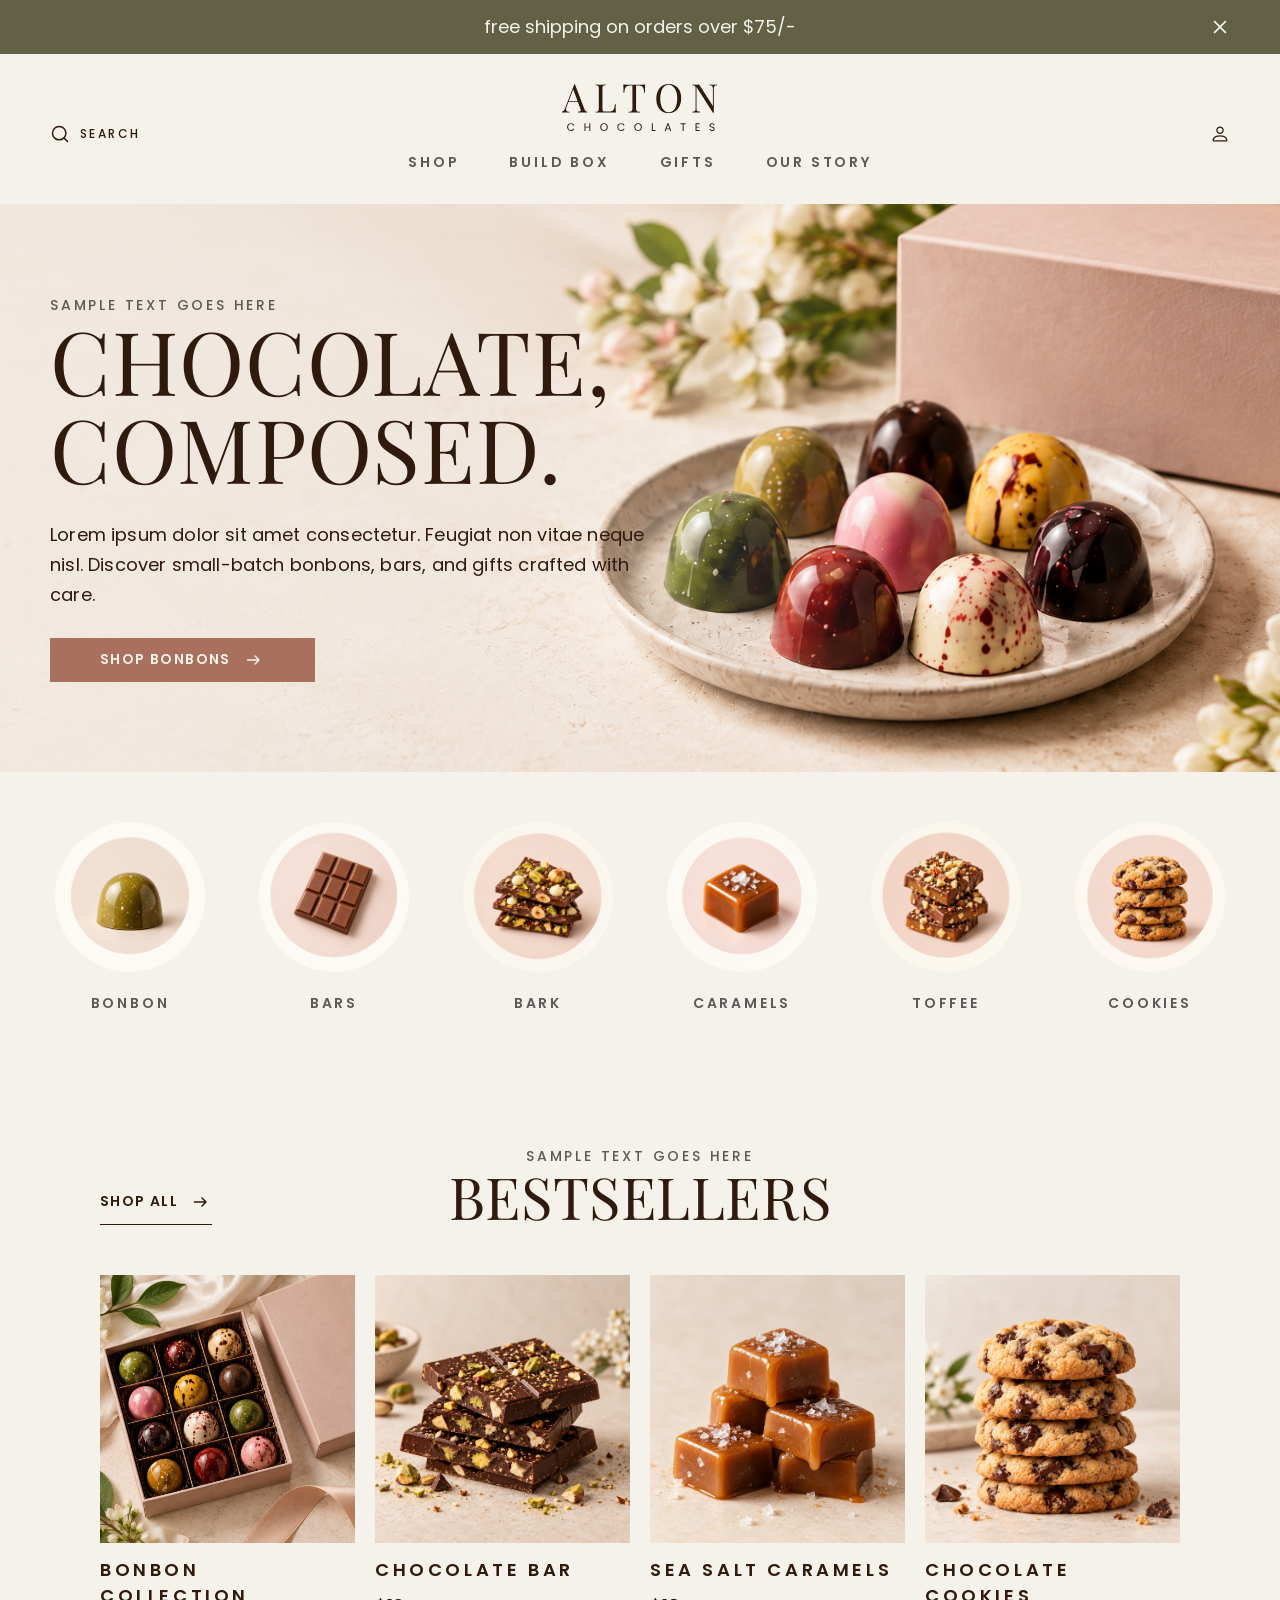
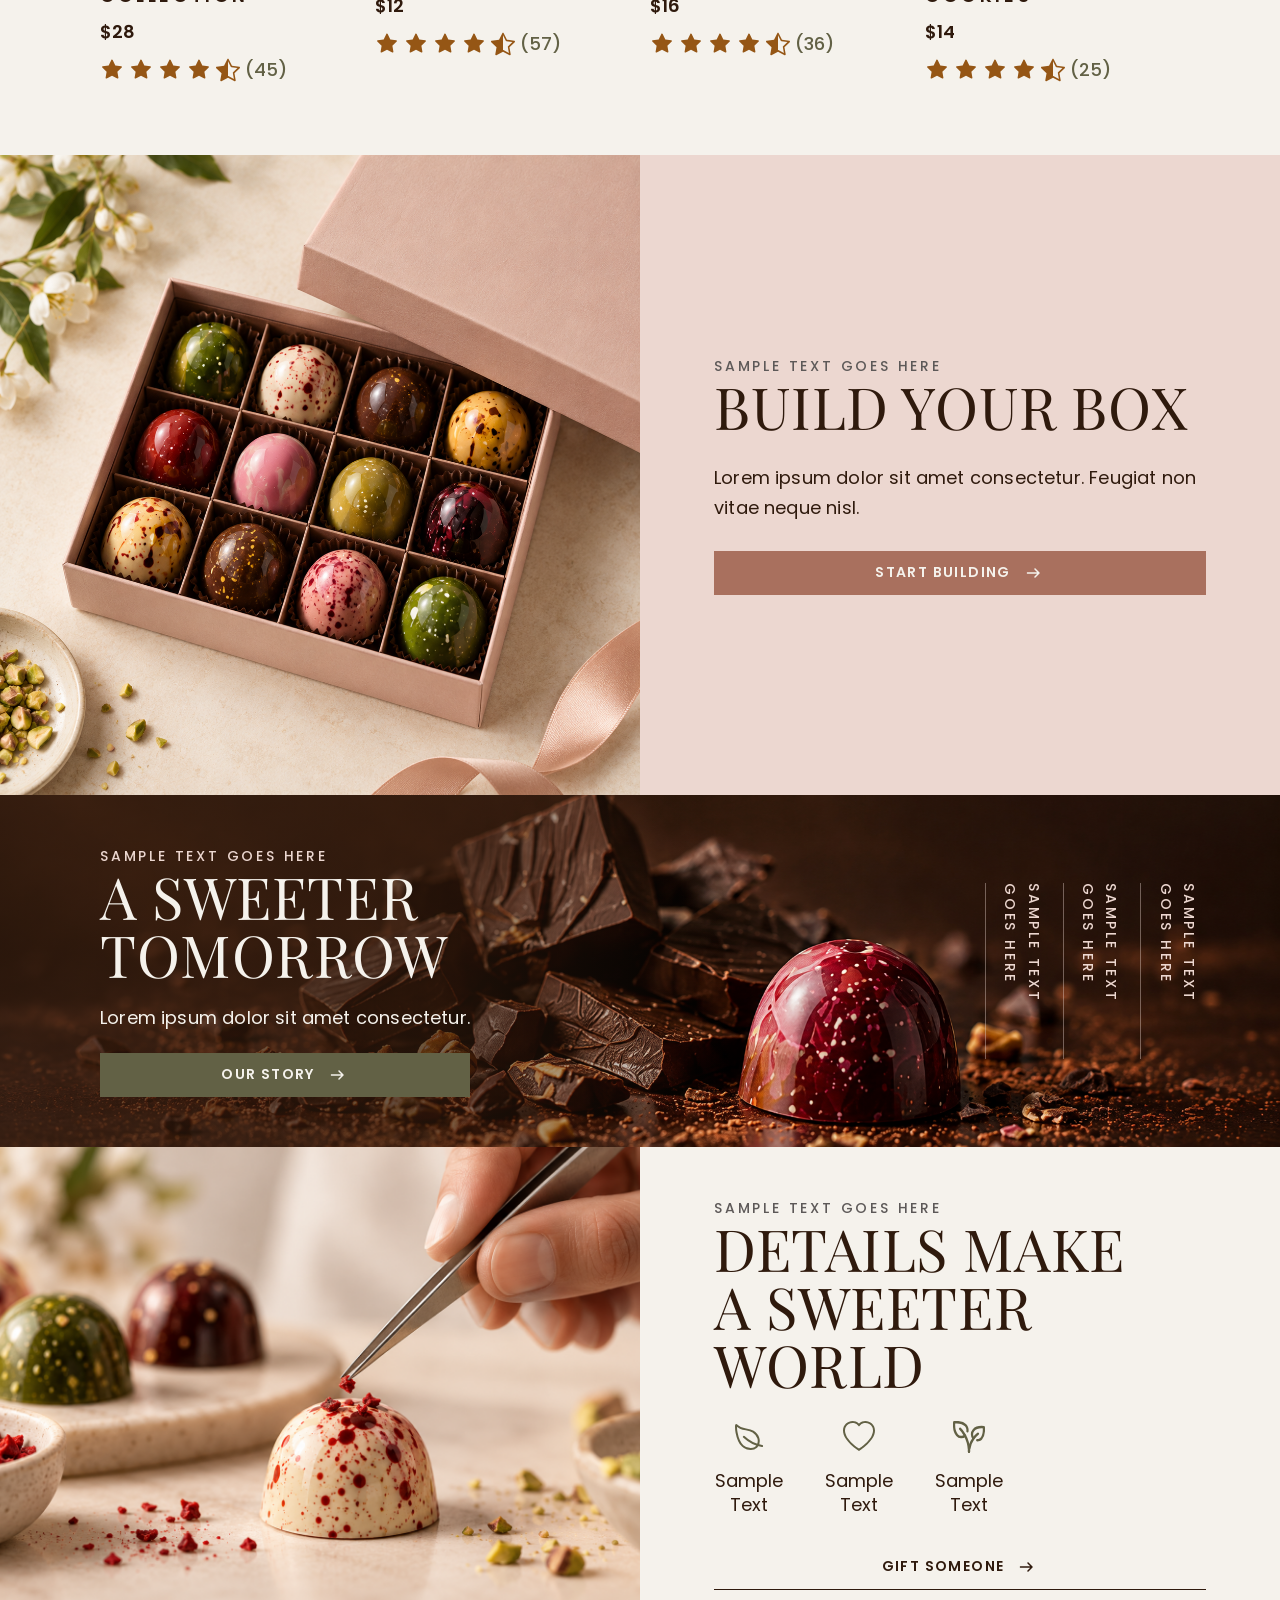
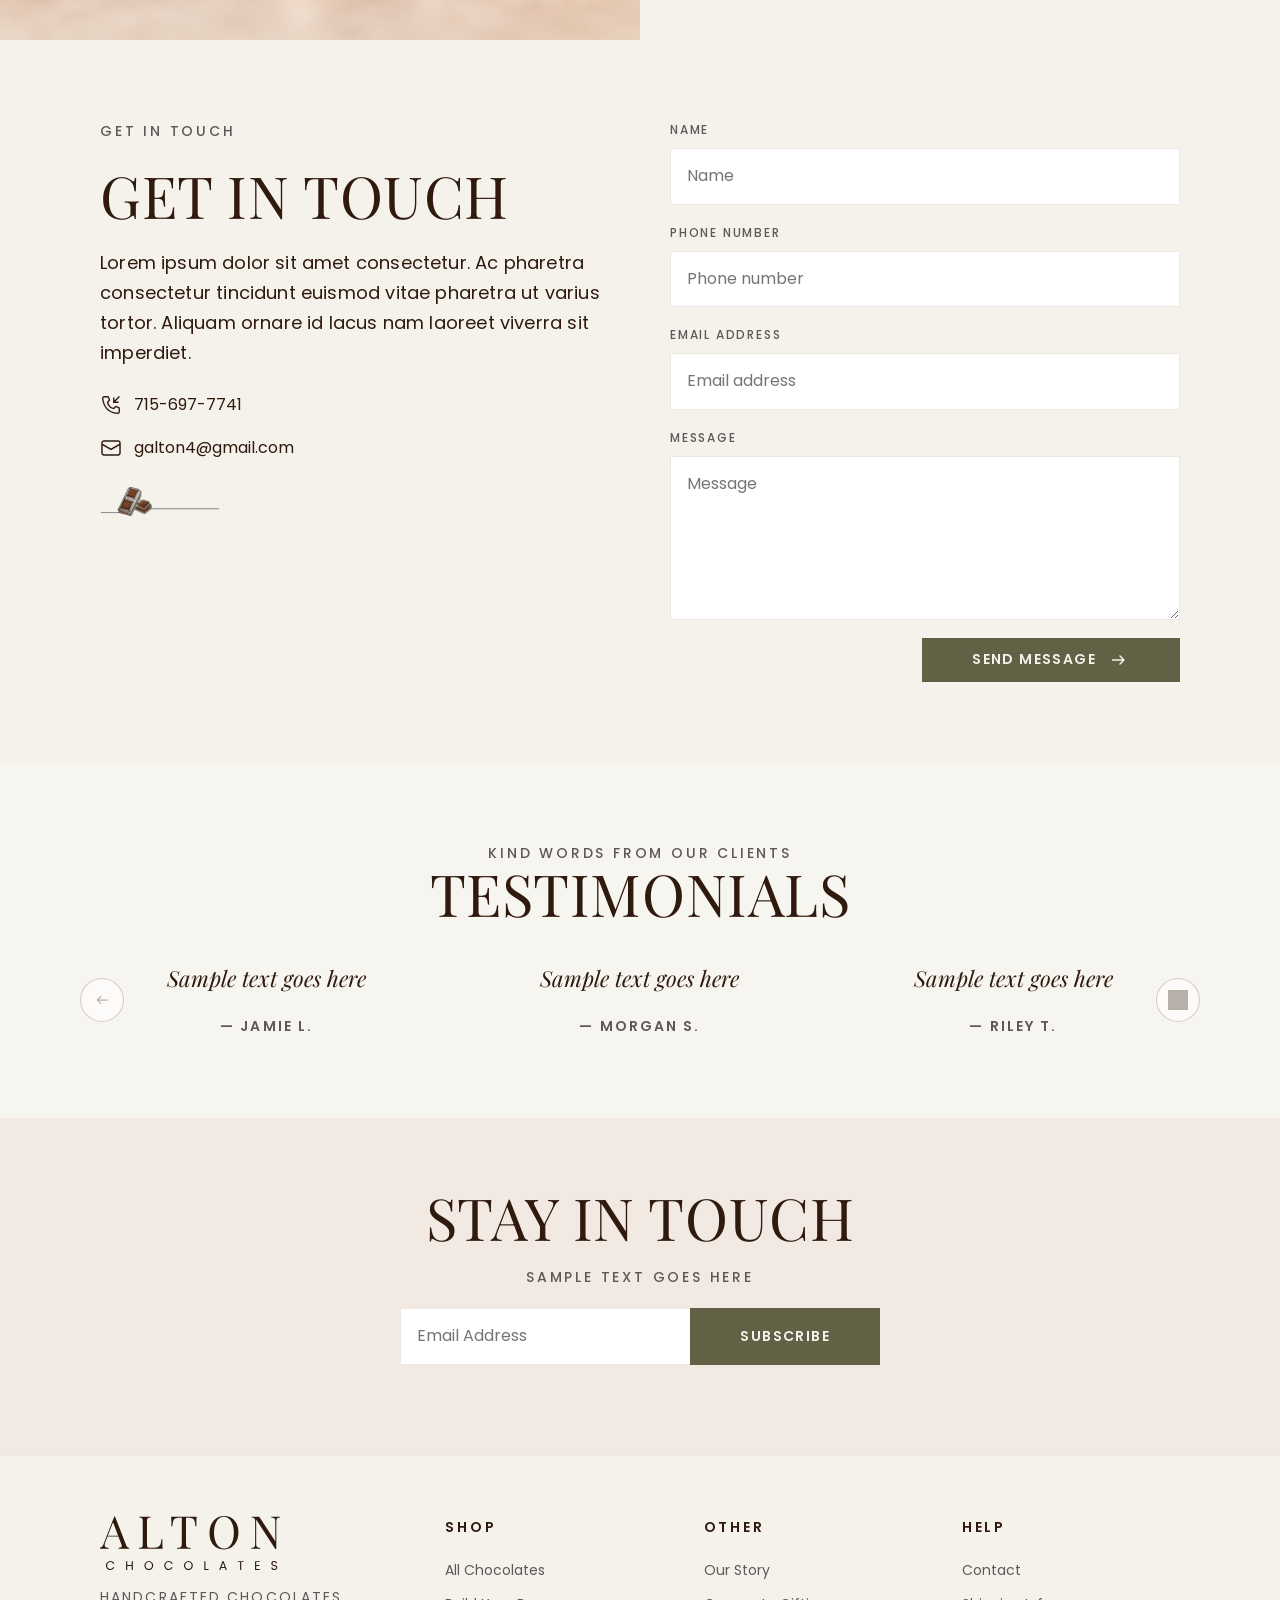
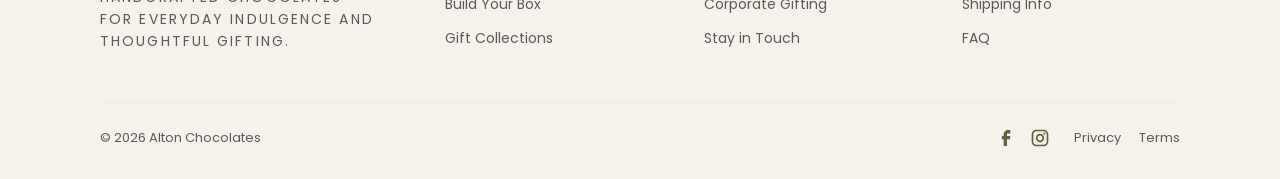
==== commit c2342132: "Make contact and newsletter forms visible and working. Add /contact page, footer Help links, shop Vi" ====
--- a/preview/index.html
+++ b/preview/index.html
@@ -253,46 +253,56 @@
     </section>
 
     <section class="contact-section" id="contact" aria-labelledby="contact-heading">
-      <div class="contact-section__info">
-        <p class="label">Get in touch</p>
-        <h2 id="contact-heading" class="heading-lg">Get in Touch</h2>
-        <p class="body-lg">Lorem ipsum dolor sit amet consectetur. We'd love to hear from you about custom orders, corporate gifting, or anything else.</p>
-        <div class="contact-details">
-          <a href="tel:+15551234567">
-            <img src="../assets/icons/phone.svg" alt="" width="22" height="22">
-            (555) 123-4567
-          </a>
-          <a href="mailto:hello@altonchocolates.com">
-            <img src="../assets/icons/email.svg" alt="" width="22" height="22">
-            hello@altonchocolates.com
-          </a>
-        </div>
-        <img class="contact-section__art" src="../assets/images/chocolate-illustration.png" alt="" width="120" height="80" loading="lazy">
-      </div>
-      <div class="contact-section__form">
-        <form class="alton-form contact-form" action="#" method="post">
-          <div class="form-field">
-            <label for="contact-name">Name</label>
-            <input id="contact-name" name="name" type="text" required autocomplete="name">
-          </div>
-          <div class="form-field">
-            <label for="contact-phone">Phone</label>
-            <input id="contact-phone" name="phone" type="tel" autocomplete="tel">
-          </div>
-          <div class="form-field">
-            <label for="contact-email">Email</label>
-            <input id="contact-email" name="email" type="email" required autocomplete="email">
-          </div>
-          <div class="form-field">
-            <label for="contact-message">Message</label>
-            <textarea id="contact-message" name="message" rows="5" required></textarea>
-          </div>
-          <div class="form-actions">
-            <button type="submit" class="btn btn--olive">Send Message</button>
-          </div>
-        </form>
-      </div>
-    </section>
+  <div class="contact-section__info">
+    <p class="label">Get in touch</p>
+    <h2 id="contact-heading" class="heading-lg">Get in Touch</h2>
+    <p class="body-lg">Lorem ipsum dolor sit amet consectetur. Ac pharetra consectetur tincidunt euismod vitae pharetra ut varius tortor. Aliquam ornare id lacus nam laoreet viverra sit imperdiet.</p>
+    <div class="contact-details">
+      <a href="tel:+17156977741">
+        <img src="../assets/icons/phone.svg" alt="" width="22" height="22">
+        715-697-7741
+      </a>
+      <a href="mailto:galton4@gmail.com">
+        <img src="../assets/icons/email.svg" alt="" width="22" height="22">
+        galton4@gmail.com
+      </a>
+    </div>
+    <img class="contact-section__art" src="../assets/images/chocolate-illustration.png" alt="" width="120" height="80" loading="lazy">
+  </div>
+
+  <div class="contact-section__form">
+    <form class="alton-form contact-form" data-alton-form="contact" action="mailto:galton4@gmail.com" method="post" enctype="text/plain">
+      <div class="form-field">
+        <label for="contact-name">Name</label>
+        <input id="contact-name" name="name" type="text" required autocomplete="name" placeholder="Name">
+      </div>
+      <div class="form-field">
+        <label for="contact-phone">Phone Number</label>
+        <input id="contact-phone" name="phone" type="tel" autocomplete="tel" placeholder="Phone number">
+      </div>
+      <div class="form-field form-field--full">
+        <label for="contact-email">Email Address</label>
+        <input id="contact-email" name="email" type="email" required autocomplete="email" placeholder="Email address">
+      </div>
+      <div class="form-field form-field--full">
+        <label for="contact-message">Message</label>
+        <textarea id="contact-message" name="message" rows="5" required placeholder="Message"></textarea>
+      </div>
+      <div class="form-actions">
+        <button type="submit" class="btn btn--olive">
+          Send Message
+          <img src="../assets/icons/arrow-right.svg" alt="" width="24" height="24">
+        </button>
+      </div>
+      <p class="form-status" data-form-status hidden role="status" aria-live="polite"></p>
+    </form>
+
+    <div class="sqs-form-slot" data-sqs-form-slot>
+      
+    </div>
+  </div>
+</section>
+
 
     <section class="testimonials" aria-labelledby="home-testimonials-heading" data-testimonials>
       <p class="label">Kind words from our clients</p>
@@ -320,16 +330,23 @@
     </section>
 
     <section class="newsletter" id="newsletter" aria-labelledby="newsletter-heading">
-      <div class="newsletter__inner">
-        <h2 id="newsletter-heading" class="heading-lg">Stay in Touch</h2>
-        <p class="label">Subscribe for seasonal releases, gift guides, and sweet news.</p>
-        <form class="newsletter-form" action="#" method="post">
-          <label for="newsletter-email" class="sr-only">Email address</label>
-          <input id="newsletter-email" name="email" type="email" placeholder="Your email" required autocomplete="email">
-          <button type="submit" class="btn btn--terracotta">Subscribe</button>
-        </form>
-      </div>
-    </section>
+  <div class="newsletter__inner">
+    <h2 id="newsletter-heading" class="heading-lg">Stay in Touch</h2>
+    <p class="label">Sample text goes here</p>
+
+    <form class="newsletter-form" data-alton-form="newsletter" action="mailto:galton4@gmail.com" method="post" enctype="text/plain">
+      <label for="newsletter-email" class="sr-only">Email Address</label>
+      <input id="newsletter-email" name="email" type="email" placeholder="Email Address" required autocomplete="email">
+      <button type="submit" class="btn btn--olive">Subscribe</button>
+      <p class="form-status" data-form-status hidden role="status" aria-live="polite"></p>
+    </form>
+
+    <div class="sqs-form-slot newsletter-form-wrap" data-sqs-form-slot>
+      <squarespace:block-field id="newsletterForm" columns="12" label="Optional: replace fallback with Squarespace Newsletter / Form Block" />
+    </div>
+  </div>
+</section>
+
 
   </main>
 
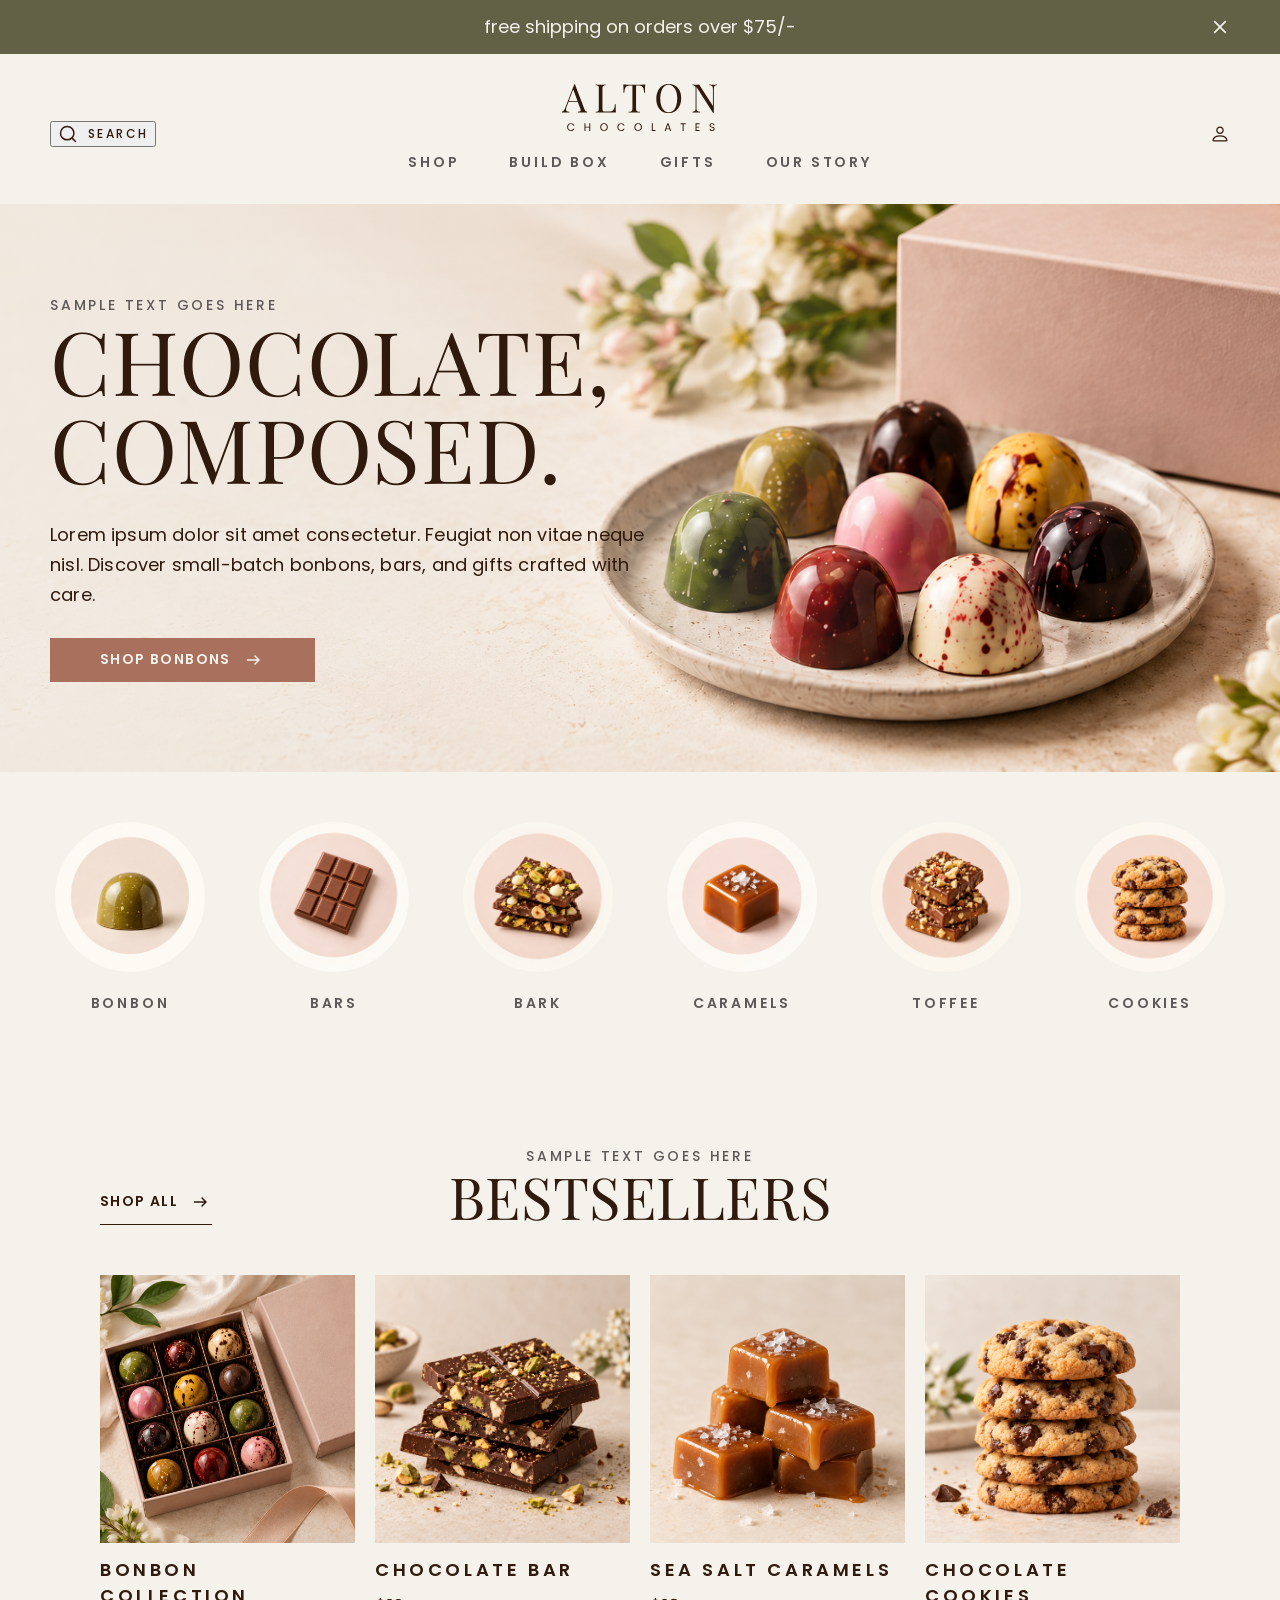
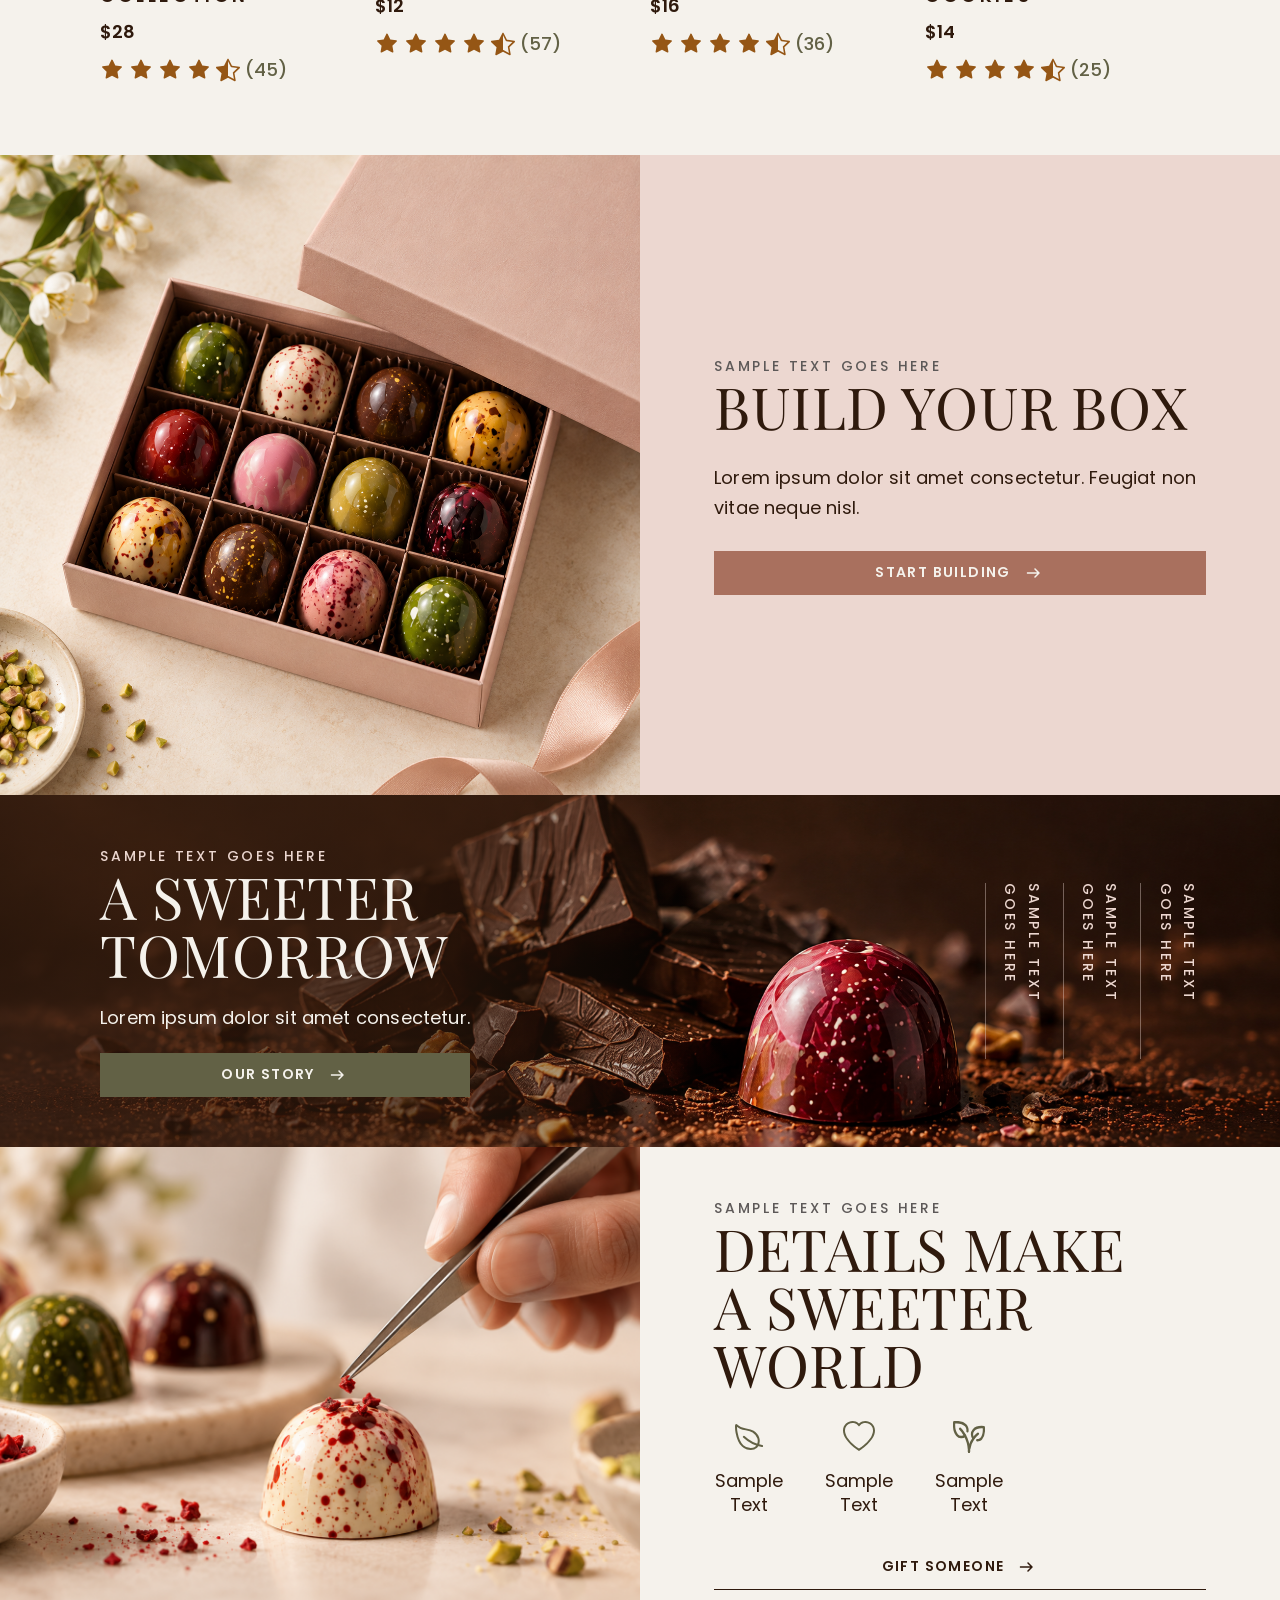
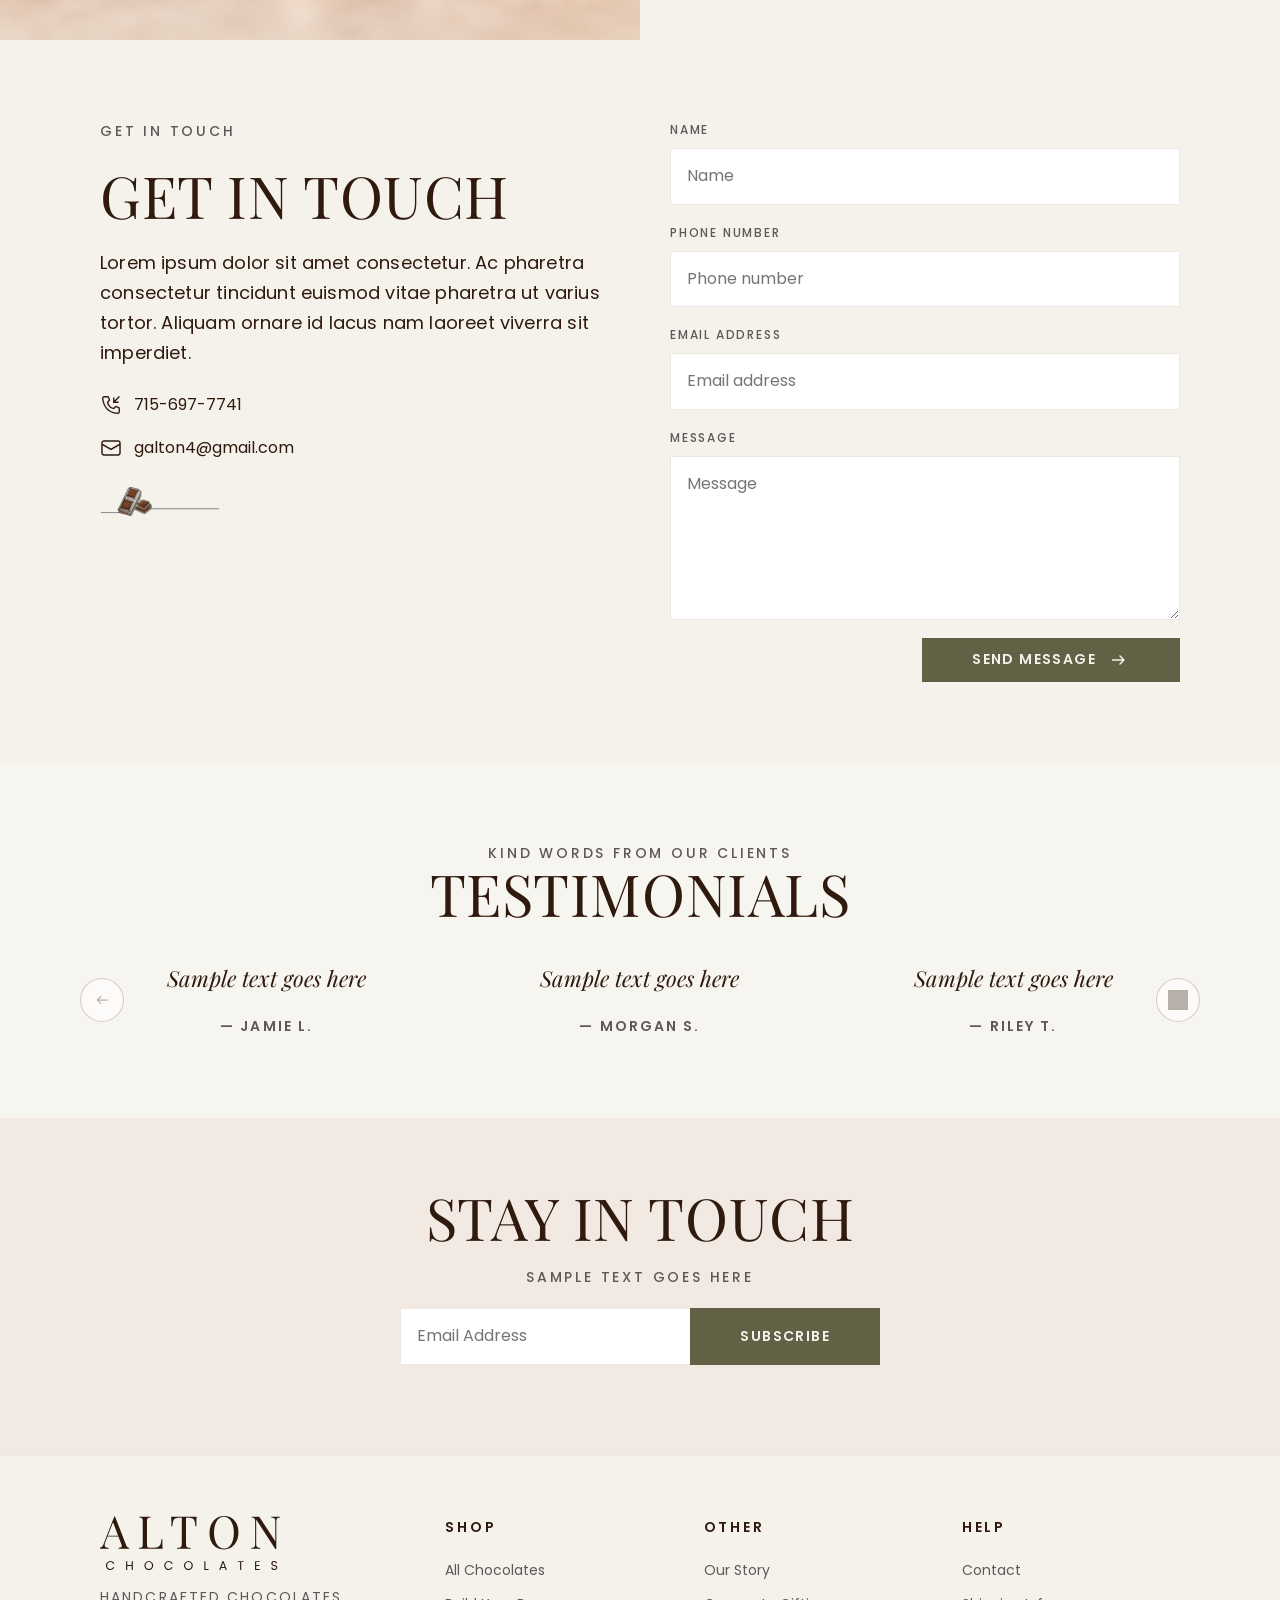
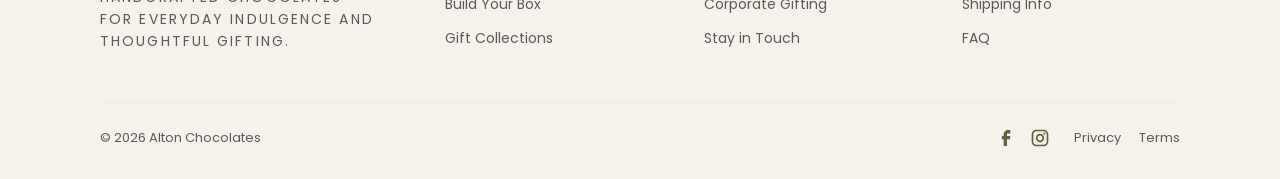
==== commit ad2b3e73: "Fix site search with overlay and working product catalog results. Header Search opens a branded pane" ====
--- a/preview/index.html
+++ b/preview/index.html
@@ -18,10 +18,10 @@
 
   <header class="site-header" data-site-header>
     <div class="site-header__inner">
-      <a class="site-header__search" href="#" aria-label="Search">
+      <button type="button" class="site-header__search" data-search-open aria-label="Open search" aria-expanded="false" aria-controls="alton-search">
         <img src="../assets/icons/search.svg" alt="" width="20" height="20">
         <span>Search</span>
-      </a>
+      </button>
 
       <div class="site-header__brand">
         <a class="site-header__logo" href="index.html" aria-label="Alton Chocolates">
@@ -54,6 +54,27 @@
       <a href="our-story.html">Our Story</a>
     </nav>
   </header>
+
+    <div class="alton-search" id="alton-search" data-search-panel hidden>
+      <div class="alton-search__backdrop" data-search-close tabindex="-1" aria-hidden="true"></div>
+      <div class="alton-search__panel" role="dialog" aria-modal="true" aria-labelledby="alton-search-title">
+        <div class="alton-search__top">
+          <h2 id="alton-search-title" class="heading-lg">Search</h2>
+          <button type="button" class="alton-search__close" data-search-close aria-label="Close search">
+            <img src="../assets/icons/cancel.svg" alt="" width="20" height="20">
+          </button>
+        </div>
+        <form class="alton-search__form" data-search-form action="search.html" method="get" role="search">
+          <label class="sr-only" for="alton-search-input">Search chocolates</label>
+          <input id="alton-search-input" class="alton-search__input" data-search-input type="search" name="q" placeholder="Search bonbons, gifts, pages..." autocomplete="off">
+          <button type="submit" class="btn btn--terracotta">Search</button>
+        </form>
+        <p class="alton-search__hint label" data-search-hint>Try bonbon, caramel, gift, or story</p>
+        <div class="alton-search__results" data-search-results aria-live="polite"></div>
+        <p class="alton-search__empty body-lg" data-search-empty hidden>No matches. Browse the <a href="shop.html">Shop</a> or <a href="gifts.html">Gifts</a>.</p>
+      </div>
+    </div>
+
 
   <main class="alton-main">
 
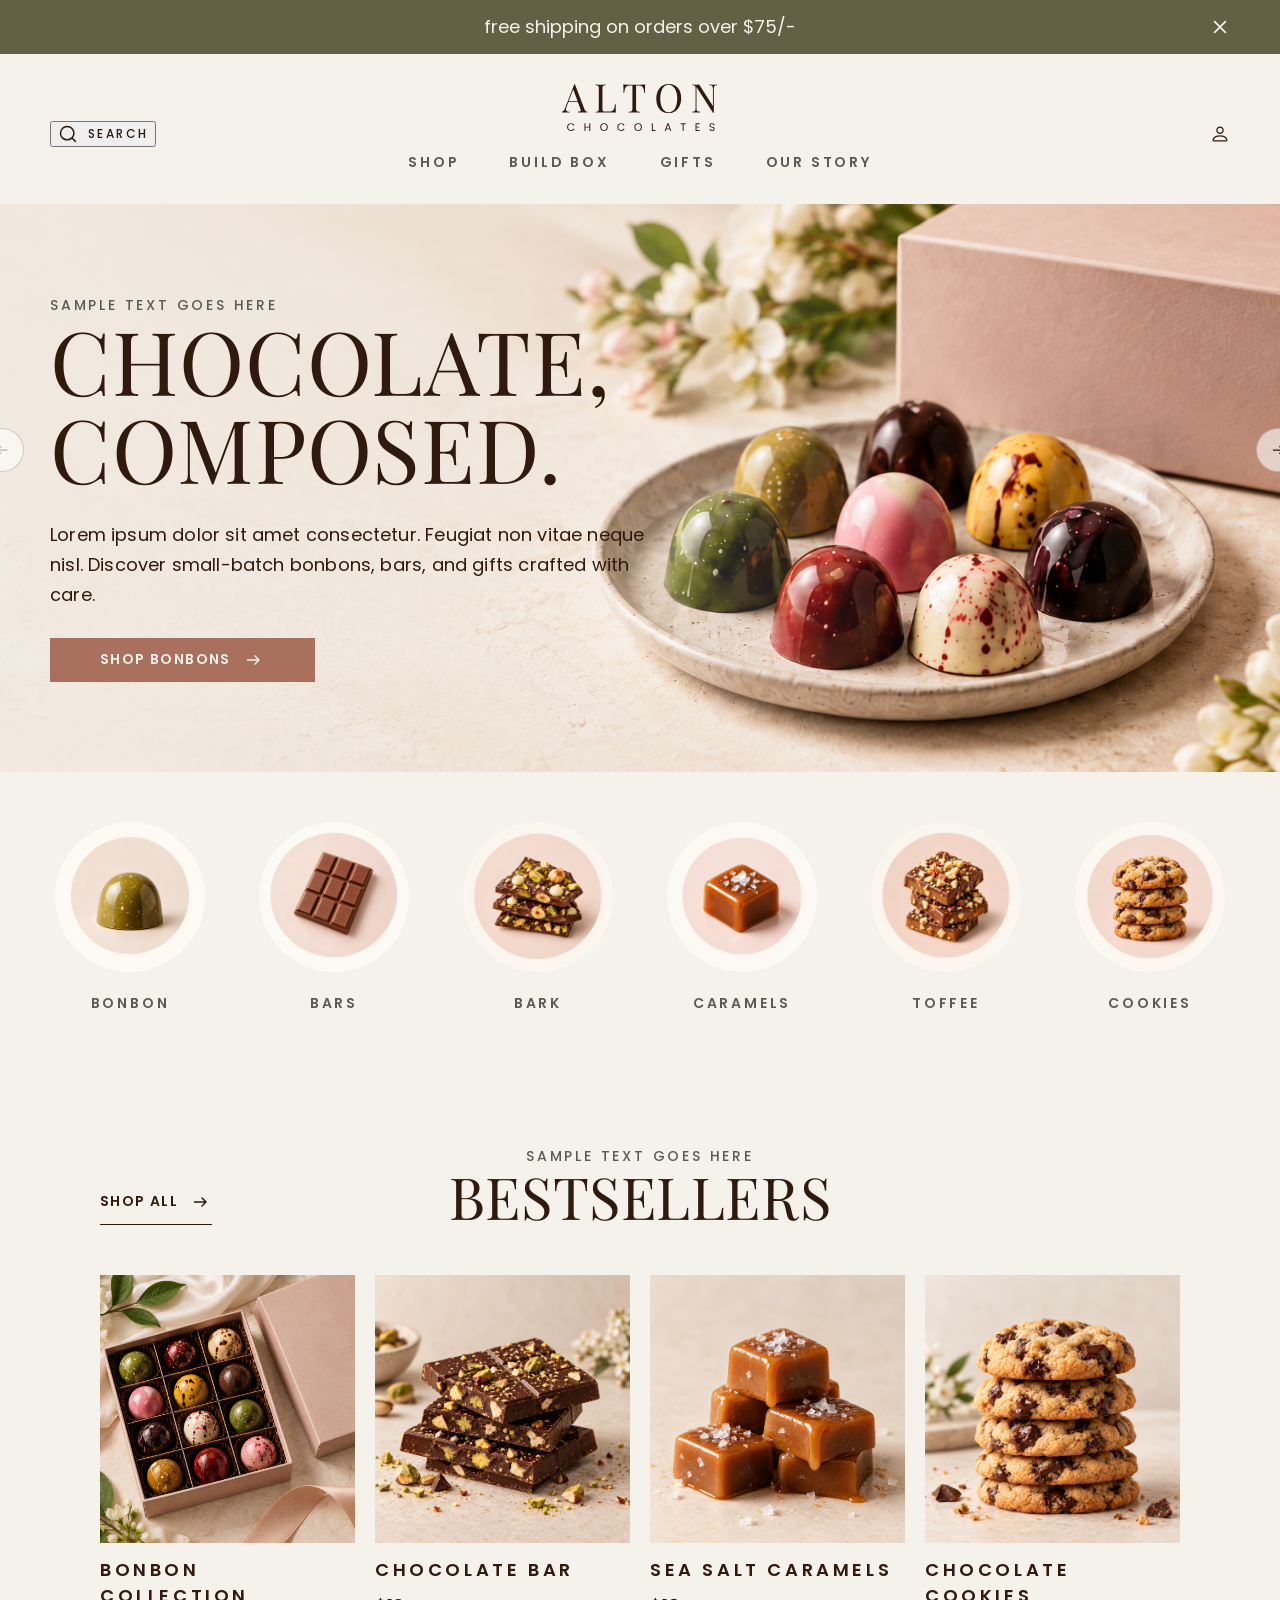
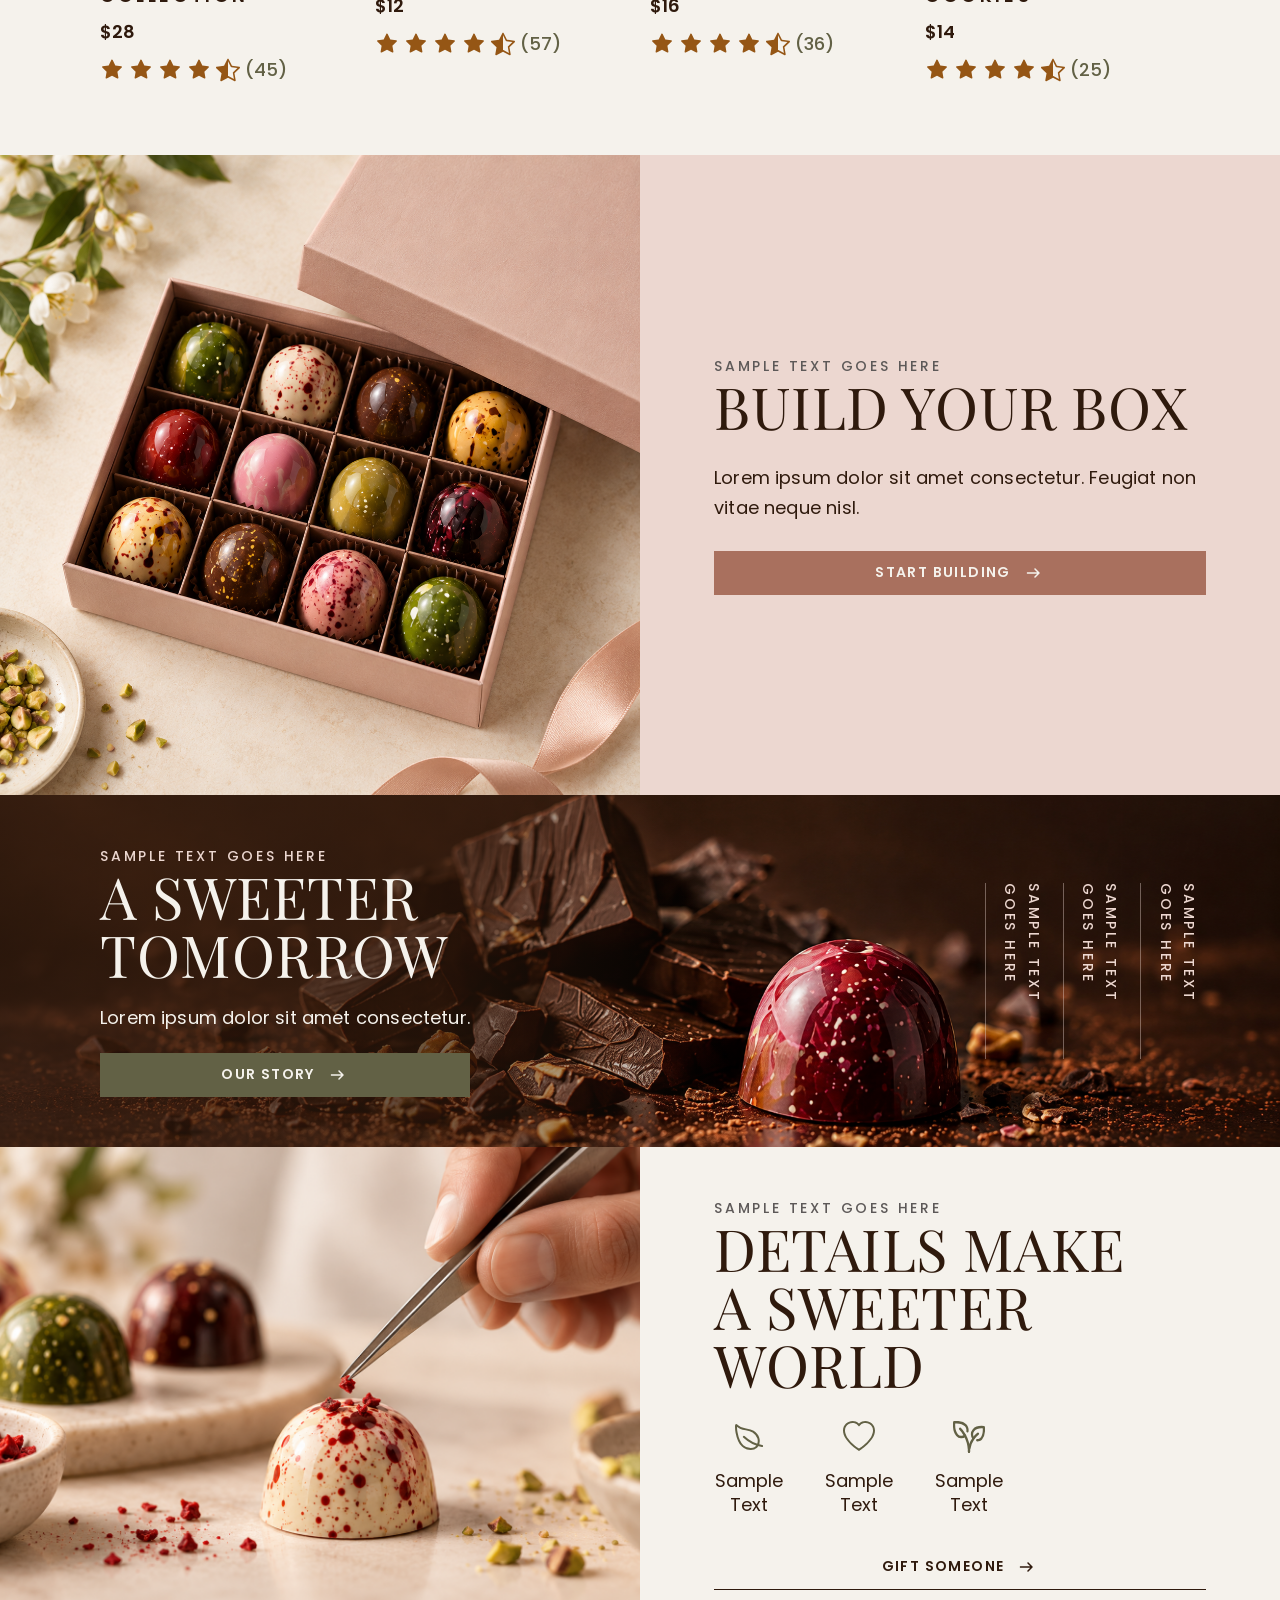
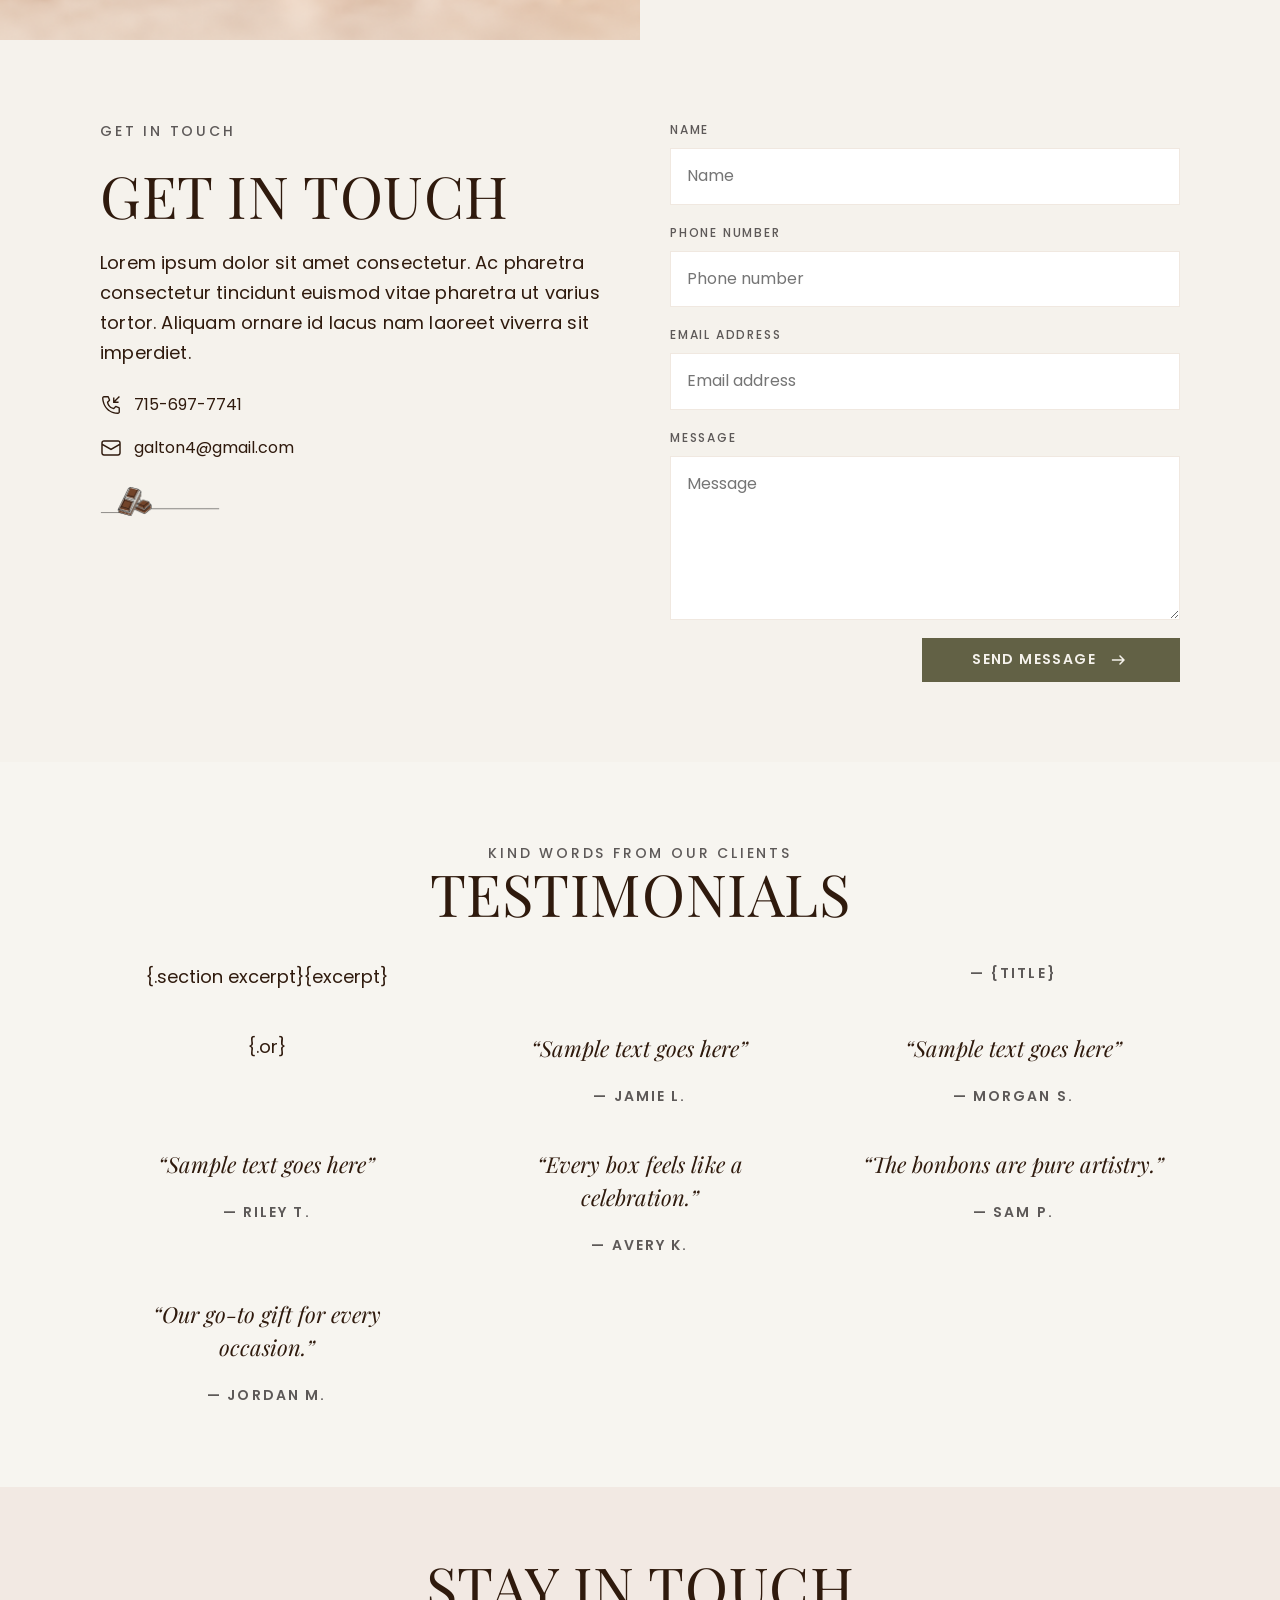
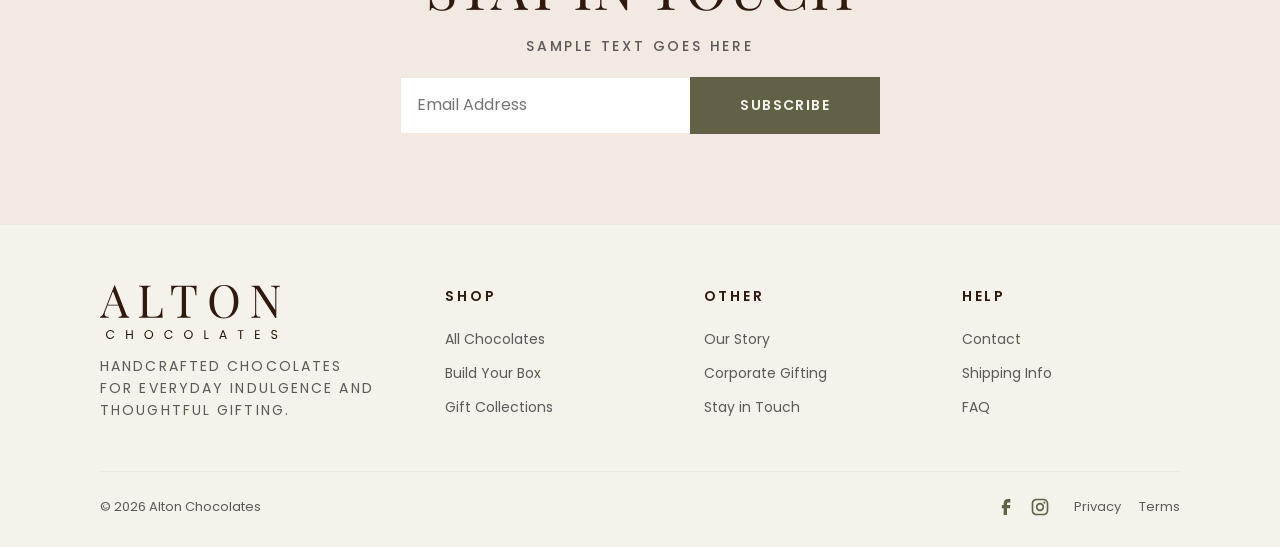
==== commit 98e3eed3: "Fix testimonials slider with working carousel arrows. Rebuild track as a transform-based slider with" ====
--- a/preview/index.html
+++ b/preview/index.html
@@ -325,30 +325,58 @@
 </section>
 
 
-    <section class="testimonials" aria-labelledby="home-testimonials-heading" data-testimonials>
-      <p class="label">Kind words from our clients</p>
-      <h2 id="home-testimonials-heading" class="heading-lg">Testimonials</h2>
+    <section class="testimonials" aria-labelledby="testimonials-heading" data-testimonials>
+  <p class="label">Kind words from our clients</p>
+  <h2 id="testimonials-heading" class="heading-lg">Testimonials</h2>
+
+  <div class="testimonials__slider">
+    <button type="button" class="testimonials__nav testimonials__nav--prev" data-testimonials-prev aria-label="Previous testimonials">
+      <img src="../assets/icons/arrow-left.svg" alt="" width="20" height="20">
+    </button>
+
+    <div class="testimonials__viewport">
       <div class="testimonials__track" data-testimonials-track>
-        <button type="button" class="testimonials__nav testimonials__nav--prev" data-testimonials-prev aria-label="Previous">
-          <img src="../assets/icons/arrow-left.svg" alt="" width="20" height="20">
-        </button>
-        <article class="testimonial-card">
-          <p class="testimonial-card__quote">Sample text goes here</p>
-          <p class="testimonial-card__name">— Jamie L.</p>
-        </article>
-        <article class="testimonial-card">
-          <p class="testimonial-card__quote">Sample text goes here</p>
-          <p class="testimonial-card__name">— Morgan S.</p>
-        </article>
-        <article class="testimonial-card">
-          <p class="testimonial-card__quote">Sample text goes here</p>
-          <p class="testimonial-card__name">— Riley T.</p>
-        </article>
-        <button type="button" class="testimonials__nav testimonials__nav--next" data-testimonials-next aria-label="Next">
-          <img src="../assets/icons/chevron-right.svg" alt="" width="20" height="20">
-        </button>
-      </div>
-    </section>
+        
+                  {.section excerpt}{excerpt}
+                
+              </p>
+              <p class="testimonial-card__name">— {title}</p>
+            </article>
+          
+        {.or}
+          <article class="testimonial-card">
+            <p class="testimonial-card__quote">“Sample text goes here”</p>
+            <p class="testimonial-card__name">— Jamie L.</p>
+          </article>
+          <article class="testimonial-card">
+            <p class="testimonial-card__quote">“Sample text goes here”</p>
+            <p class="testimonial-card__name">— Morgan S.</p>
+          </article>
+          <article class="testimonial-card">
+            <p class="testimonial-card__quote">“Sample text goes here”</p>
+            <p class="testimonial-card__name">— Riley T.</p>
+          </article>
+          <article class="testimonial-card">
+            <p class="testimonial-card__quote">“Every box feels like a celebration.”</p>
+            <p class="testimonial-card__name">— Avery K.</p>
+          </article>
+          <article class="testimonial-card">
+            <p class="testimonial-card__quote">“The bonbons are pure artistry.”</p>
+            <p class="testimonial-card__name">— Sam P.</p>
+          </article>
+          <article class="testimonial-card">
+            <p class="testimonial-card__quote">“Our go-to gift for every occasion.”</p>
+            <p class="testimonial-card__name">— Jordan M.</p>
+          </article>
+        
+      </div>
+    </div>
+
+    <button type="button" class="testimonials__nav testimonials__nav--next" data-testimonials-next aria-label="Next testimonials">
+      <img src="../assets/icons/arrow-right-dark.svg" alt="" width="20" height="20">
+    </button>
+  </div>
+</section>
 
     <section class="newsletter" id="newsletter" aria-labelledby="newsletter-heading">
   <div class="newsletter__inner">
@@ -420,6 +448,22 @@
   </footer>
 
 </div>
-<script src="../scripts/site.js"></script>
+
+  <div class="alton-thanks" id="alton-thanks" data-thanks hidden>
+    <div class="alton-thanks__backdrop" data-thanks-close></div>
+    <div class="alton-thanks__card" role="alertdialog" aria-modal="true" aria-labelledby="alton-thanks-title">
+      <div class="alton-thanks__icon" aria-hidden="true">
+        <svg class="alton-thanks__check" viewBox="0 0 52 52" width="72" height="72">
+          <circle class="alton-thanks__circle" cx="26" cy="26" r="24" fill="none"/>
+          <path class="alton-thanks__tick" fill="none" d="M14.1 27.2l7.1 7.2 16.7-16.8"/>
+        </svg>
+      </div>
+      <h2 id="alton-thanks-title" class="heading-lg">Thank You</h2>
+      <p class="body-lg" data-thanks-message>Your message has been received. We will get back to you soon.</p>
+      <button type="button" class="btn btn--olive" data-thanks-close>Continue</button>
+    </div>
+  </div>
+
+  <script src="../scripts/site.js"></script>
 </body>
 </html>
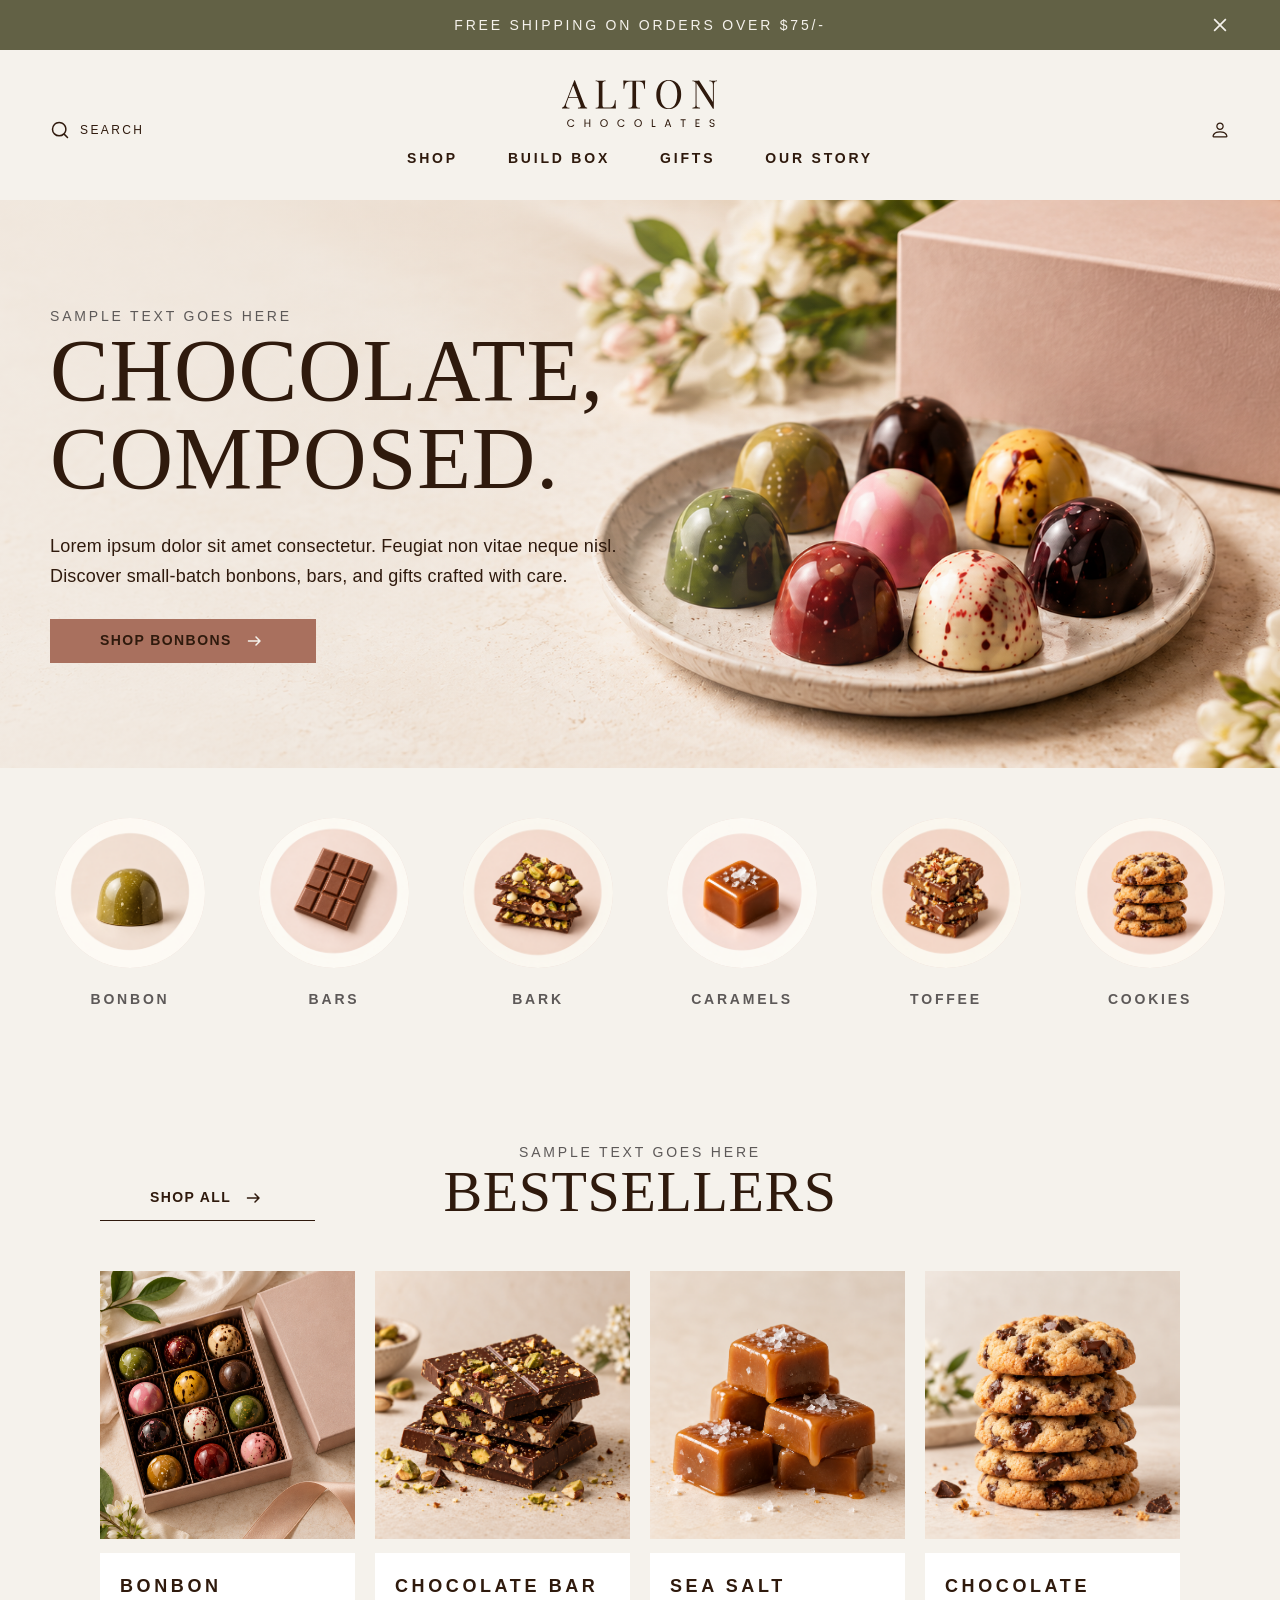
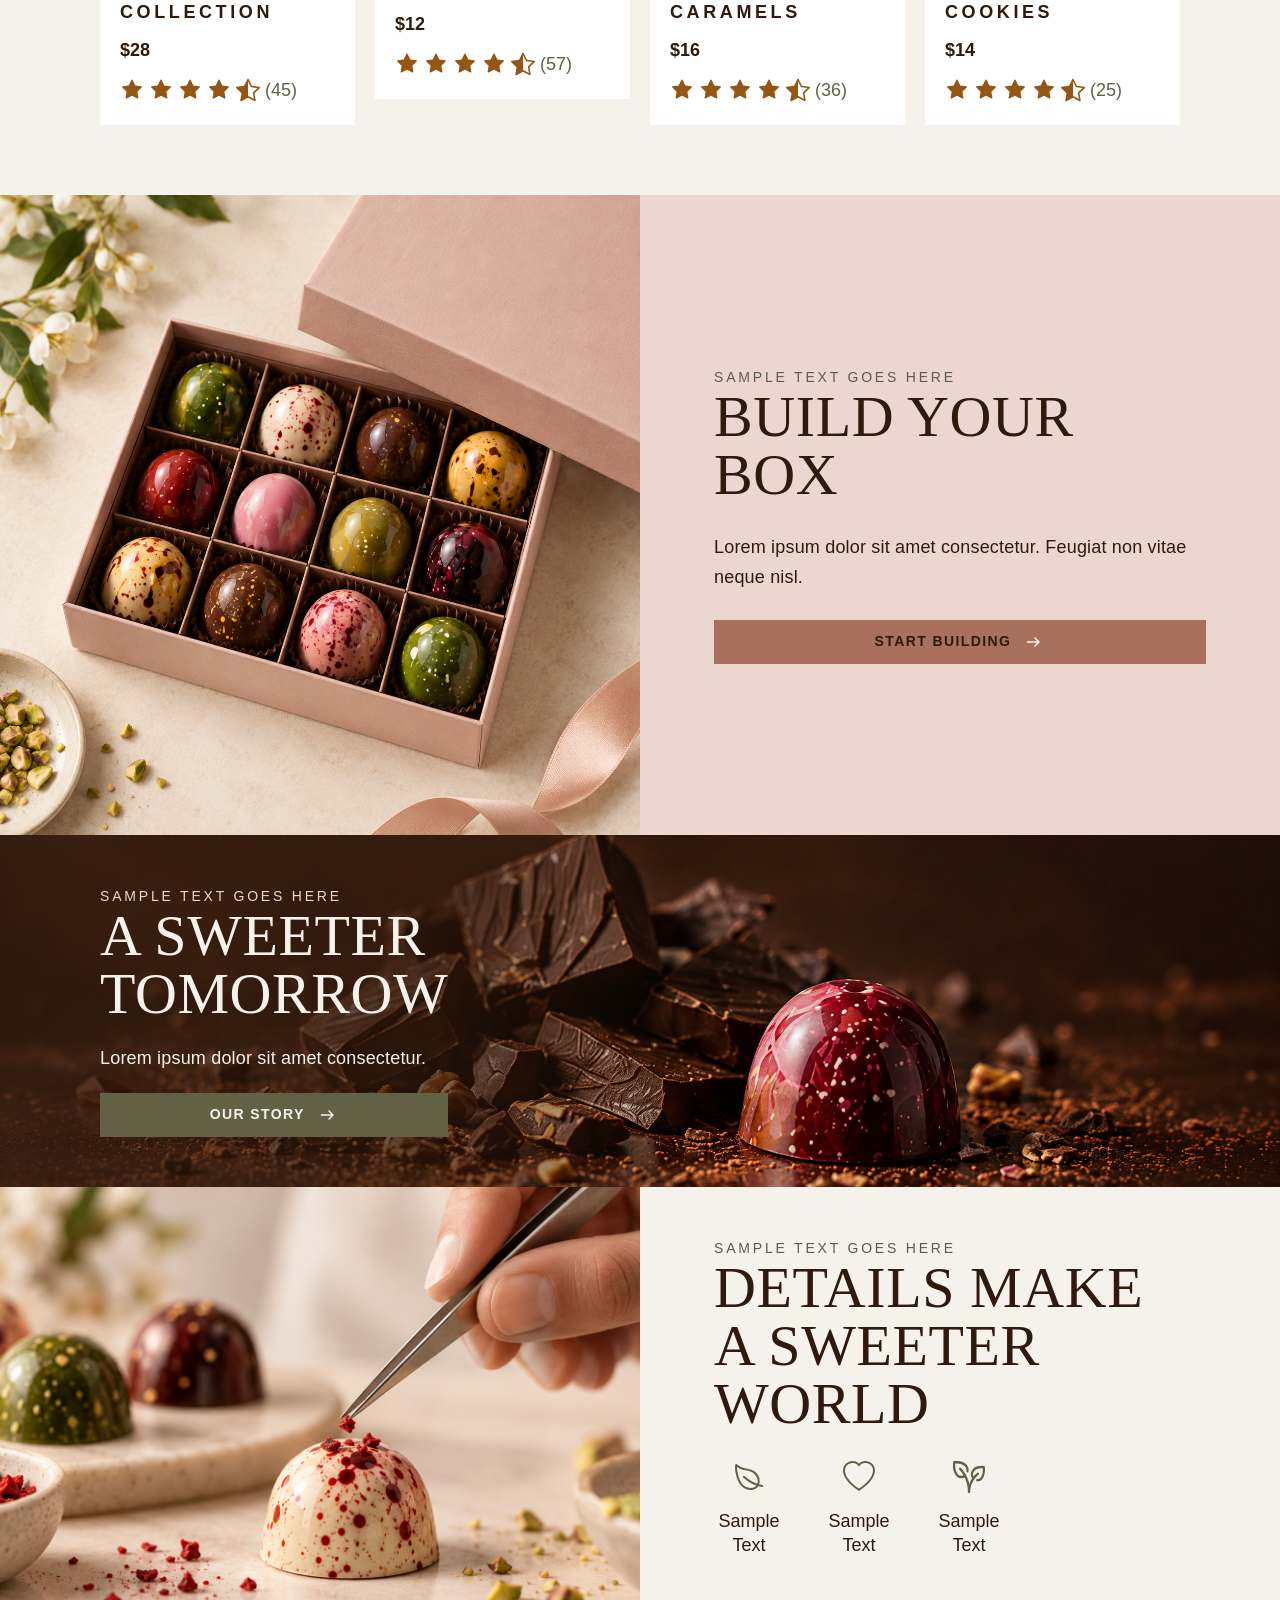
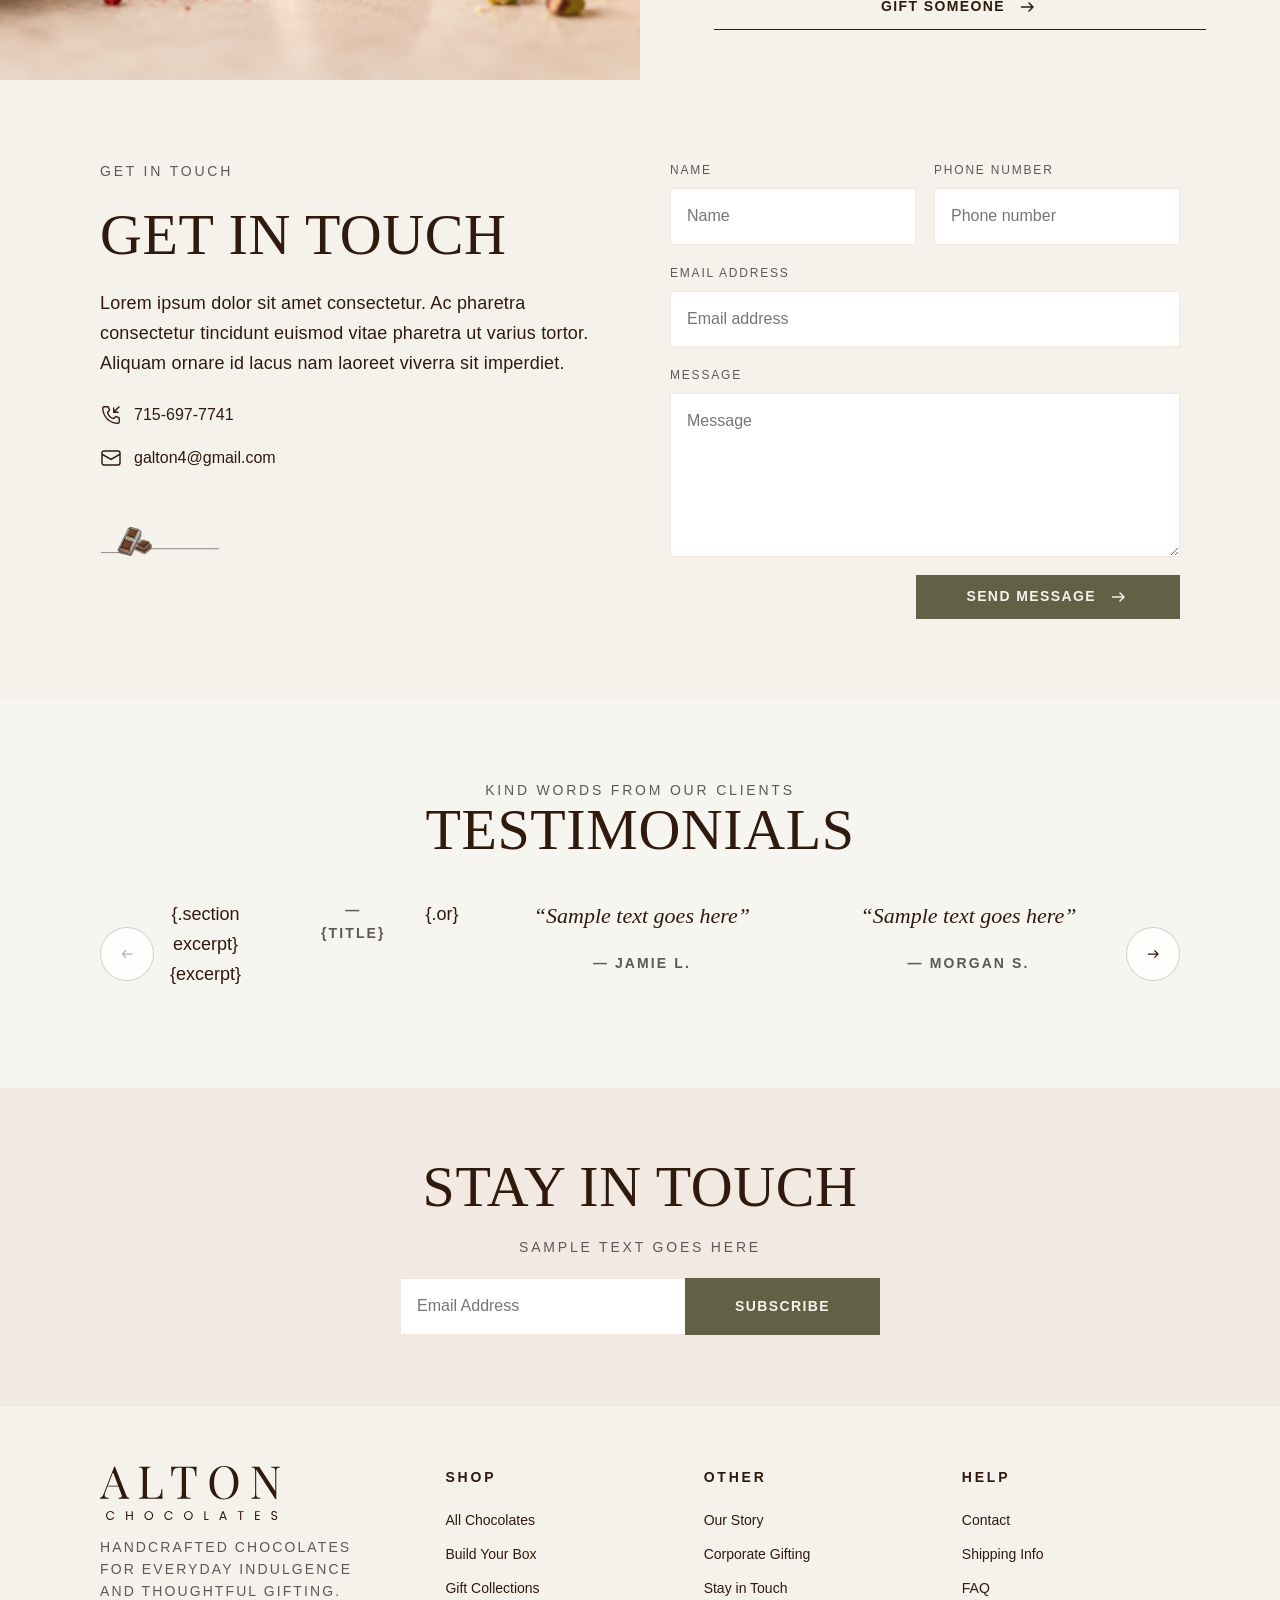
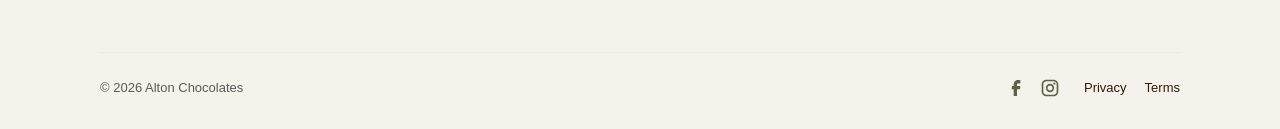
==== commit 6f4ce35e: "Sync search hint text across pages and previews. Co-authored-by: Cursor <cursoragent@cursor.com>" ====
--- a/preview/index.html
+++ b/preview/index.html
@@ -69,7 +69,7 @@
           <input id="alton-search-input" class="alton-search__input" data-search-input type="search" name="q" placeholder="Search bonbons, gifts, pages..." autocomplete="off">
           <button type="submit" class="btn btn--terracotta">Search</button>
         </form>
-        <p class="alton-search__hint label" data-search-hint>Try bonbon, caramel, gift, or story</p>
+        <p class="alton-search__hint label" data-search-hint>Search you quiery with space</p>
         <div class="alton-search__results" data-search-results aria-live="polite"></div>
         <p class="alton-search__empty body-lg" data-search-empty hidden>No matches. Browse the <a href="shop.html">Shop</a> or <a href="gifts.html">Gifts</a>.</p>
       </div>
--- a/preview/site.css
+++ b/preview/site.css
@@ -1,35 +1,135 @@
-﻿@import url('https://fonts.googleapis.com/css2?family=Playfair+Display:ital,wght@0,400;0,500;0,600;0,700;1,400&family=Poppins:wght@400;500;600;700&display=swap');
-
-/* variables.less */
-:root {
-  --color-bg: #F5F2EC;
-  --color-bg-alt: #B7B0A8;
-  --color-primary: #2F1A0D;
-  --color-secondary: #626145;
-  --color-blush: #ECD7D0;
-  --color-muted: #5D5958;
-  --color-border: #F0E8E0;
-  --color-btn-terracotta: #A9705E;
-  --color-white: #FFFFFF;
-  --color-star: #C4A35A;
-
-  --font-serif: "Playfair Display", Georgia, "Times New Roman", serif;
-  --font-sans: "Poppins", "Helvetica Neue", Arial, sans-serif;
-
-  --container: 1240px;
-  --page-pad: 100px;
-  --section-gap: 50px;
-  --header-height: 139px;
-  --announcement-height: 50px;
-
-  --tracking-label: 0.2em;
-  --tracking-nav: 0.2em;
-  --tracking-btn: 0.1em;
-
-  --transition: 0.25s ease;
-}
-
-/* base.less */
+﻿/* Figma match critical */
+html,body{margin:0!important;padding:0!important;background:#F5F2EC!important;color:#2F1A0D!important;font-family:"Poppins","Helvetica Neue",Arial,sans-serif!important}
+.alton-site a,.alton-site a:link,.alton-site a:visited{color:inherit!important;text-decoration:none!important}
+.announcement-bar{background:#626145!important;color:#F5F2EC!important;min-height:50px!important;display:flex!important;align-items:center!important;justify-content:center!important;position:relative!important;padding:12px 48px!important;text-align:center!important;width:100%!important}
+.announcement-bar__fallback,.announcement-bar p{margin:0!important;font-family:"Poppins",sans-serif!important;font-weight:500!important;font-size:14px!important;line-height:22px!important;letter-spacing:.2em!important;text-transform:uppercase!important;color:#F5F2EC!important}
+.announcement-bar__close{position:absolute!important;right:50px!important;top:50%!important;transform:translateY(-50%)!important;background:transparent!important;border:0!important;width:20px!important;height:20px!important;padding:0!important;cursor:pointer!important;display:flex!important;align-items:center!important;justify-content:center!important}
+.announcement-bar__close img{width:20px!important;height:20px!important;display:block!important}
+.site-header{background:#F5F2EC!important;padding:30px 50px 20px!important;position:relative!important;z-index:100!important;width:100%!important}
+.site-header__inner{display:grid!important;grid-template-columns:1fr auto 1fr!important;align-items:center!important;gap:20px!important;max-width:1440px!important;margin:0 auto!important;width:100%!important}
+.site-header__search{display:inline-flex!important;align-items:center!important;gap:10px!important;justify-self:start!important;font-family:"Poppins",sans-serif!important;font-weight:500!important;font-size:12px!important;letter-spacing:.2em!important;text-transform:uppercase!important;color:#2F1A0D!important;text-decoration:none!important}
+.site-header__search img{width:20px!important;height:20px!important}
+.site-header__brand{display:flex!important;flex-direction:column!important;align-items:center!important;gap:10px!important;text-align:center!important}
+.site-header__logo{display:block!important;width:155px!important;height:auto!important}
+.site-header__logo img{width:155px!important;height:auto!important;display:block!important}
+.site-header__actions{justify-self:end!important;display:flex!important;align-items:center!important;gap:16px!important}
+.site-header__account img{width:20px!important;height:20px!important}
+.site-header__toggle{display:none!important}
+.site-header__desktop-nav{width:100%!important}
+.site-nav,.site-header__desktop-nav .site-nav,.site-header__desktop-nav nav{display:flex!important;align-items:center!important;justify-content:center!important;gap:50px!important;flex-wrap:wrap!important;list-style:none!important;margin:0!important;padding:0!important}
+.site-nav a,.site-header__desktop-nav a{font-family:"Poppins",sans-serif!important;font-weight:600!important;font-size:14px!important;line-height:22px!important;letter-spacing:.2em!important;text-transform:uppercase!important;color:#5D5958!important;padding:10px 0!important;border-bottom:1px solid transparent!important;text-decoration:none!important;display:inline-block!important}
+.site-nav a.is-active,.site-nav a:hover,.site-header__desktop-nav a:hover{color:#2F1A0D!important;border-bottom-color:#2F1A0D!important;opacity:1!important}
+.mobile-nav{display:none!important}
+.home-hero{position:relative!important;min-height:568px!important;display:flex!important;align-items:center!important;overflow:hidden!important;width:100%!important;background:#F5F2EC!important}
+.home-hero__media{position:absolute!important;inset:0!important}
+.home-hero__media img{width:100%!important;height:100%!important;object-fit:cover!important;display:block!important}
+.home-hero__overlay{position:absolute!important;inset:0!important;background:linear-gradient(89.83deg,rgba(239,232,224,.5) 21%,rgba(239,232,224,0) 72%)!important}
+.home-hero__content{position:relative!important;z-index:1!important;max-width:725px!important;padding:60px 50px!important;display:flex!important;flex-direction:column!important;gap:28px!important}
+.label{font-family:"Poppins",sans-serif!important;font-weight:500!important;font-size:14px!important;line-height:22px!important;letter-spacing:.2em!important;text-transform:uppercase!important;color:#5D5958!important;margin:0!important}
+.heading-xl{font-family:"Playfair Display",Georgia,serif!important;font-weight:400!important;font-size:88px!important;line-height:1!important;letter-spacing:.01em!important;text-transform:uppercase!important;color:#2F1A0D!important;margin:0!important}
+.heading-lg{font-family:"Playfair Display",Georgia,serif!important;font-weight:400!important;font-size:58px!important;line-height:1!important;letter-spacing:.01em!important;text-transform:uppercase!important;color:#2F1A0D!important;margin:0!important}
+.body-lg{font-family:"Poppins",sans-serif!important;font-weight:400!important;font-size:18px!important;line-height:30px!important;color:#2F1A0D!important;margin:0!important}
+.btn{display:inline-flex!important;align-items:center!important;justify-content:center!important;gap:10px!important;padding:10px 50px!important;font-family:"Poppins",sans-serif!important;font-weight:600!important;font-size:14px!important;letter-spacing:.1em!important;text-transform:uppercase!important;border:0!important;cursor:pointer!important;text-decoration:none!important;white-space:nowrap!important}
+.btn img{width:24px!important;height:24px!important}
+.btn--terracotta{background:#A9705E!important;color:#F5F2EC!important}
+.btn--olive{background:#626145!important;color:#F5F2EC!important}
+.btn--text{background:transparent!important;color:#2F1A0D!important;padding:10px 0!important;border-bottom:1px solid #2F1A0D!important}
+.category-grid{display:grid!important;grid-template-columns:repeat(6,minmax(0,1fr))!important;gap:24px!important;max-width:1240px!important;margin:0 auto!important;padding:50px 20px!important;width:100%!important;box-sizing:border-box!important}
+.category-card{display:flex!important;flex-direction:column!important;align-items:center!important;gap:20px!important;text-align:center!important;text-decoration:none!important;background:transparent!important;border:0!important;padding:0!important;cursor:pointer!important;font:inherit!important;color:inherit!important}
+.category-card__image{width:150px!important;height:150px!important;border-radius:50%!important;overflow:hidden!important;background:#ECD7D0!important;box-shadow:0 0 0 0 transparent!important;transition:box-shadow .25s ease,transform .25s ease!important}
+.category-card.is-active .category-card__image{box-shadow:0 0 0 6px rgba(98,97,69,.35)!important;transform:scale(1.03)!important}
+.category-card__image img{width:100%!important;height:100%!important;object-fit:cover!important;display:block!important}
+.category-card__label{font-family:"Poppins",sans-serif!important;font-weight:600!important;font-size:14px!important;letter-spacing:.2em!important;text-transform:uppercase!important;color:#5D5958!important}
+.section-header,.section-header--center{text-align:center!important}
+.section-header__desc,.section-header .body-lg{max-width:520px!important;margin:16px auto 0!important;text-align:center!important}
+.product-card__meta{background:#fff!important;padding:20px!important;display:flex!important;flex-direction:column!important;align-items:flex-start!important;gap:10px!important;text-align:left!important}
+.alton-thanks[hidden]{display:none!important}
+.alton-thanks{position:fixed!important;inset:0!important;z-index:11000!important;display:flex!important;align-items:center!important;justify-content:center!important;padding:24px!important}
+.alton-thanks__backdrop{position:absolute!important;inset:0!important;background:rgba(47,26,13,.5)!important}
+.alton-thanks__card{position:relative!important;z-index:1!important;width:min(440px,100%)!important;background:#F5F2EC!important;padding:48px 36px 40px!important;text-align:center!important}
+.home-bestsellers{padding:50px 100px 70px!important}
+.section-header--row{display:flex!important;align-items:flex-end!important;justify-content:space-between!important;position:relative!important;min-height:110px!important;margin-bottom:50px!important}
+.section-header__center{position:absolute!important;left:50%!important;transform:translateX(-50%)!important;text-align:center!important}
+.product-grid{display:grid!important;grid-template-columns:repeat(4,minmax(0,1fr))!important;gap:30px 20px!important;width:100%!important}
+.product-card{display:flex!important;flex-direction:column!important;gap:14px!important}
+.product-card__image{aspect-ratio:1/1.05!important;overflow:hidden!important;display:block!important}
+.product-card__image img{width:100%!important;height:100%!important;object-fit:cover!important}
+.product-title{font-family:"Poppins",sans-serif!important;font-weight:600!important;font-size:18px!important;line-height:26px!important;letter-spacing:.2em!important;text-transform:uppercase!important;color:#2F1A0D!important;margin:0!important}
+.product-card__price{font-family:"Poppins",sans-serif!important;font-weight:600!important;font-size:18px!important;color:#2F1A0D!important;margin:0!important}
+.product-card__rating{display:flex!important;align-items:center!important;gap:5px!important}
+.product-card__rating img{width:24px!important;height:24px!important}
+.split-section{display:grid!important;grid-template-columns:1fr 1fr!important;min-height:396px!important;width:100%!important}
+.split-section__media{min-height:320px!important;overflow:hidden!important}
+.split-section__media img{width:100%!important;height:100%!important;object-fit:cover!important;display:block!important;min-height:396px!important}
+.split-section__content{display:flex!important;flex-direction:column!important;justify-content:center!important;padding:50px 74px!important;gap:28px!important}
+.split-section__content--blush{background:#ECD7D0!important}
+.split-section__content--cream{background:#F5F2EC!important}
+.feature-icons{display:flex!important;align-items:flex-start!important;gap:40px!important;flex-wrap:wrap!important}
+.feature-icon{display:flex!important;flex-direction:column!important;align-items:center!important;gap:16px!important;width:70px!important;text-align:center!important}
+.feature-icon img{width:32px!important;height:32px!important}
+.banner-section{position:relative!important;min-height:329px!important;display:flex!important;align-items:center!important;overflow:hidden!important;color:#F5F2EC!important;width:100%!important}
+.banner-section__bg{position:absolute!important;inset:0!important}
+.banner-section__bg img{width:100%!important;height:100%!important;object-fit:cover!important}
+.banner-section__overlay{position:absolute!important;inset:0!important;background:linear-gradient(90.63deg,rgba(46,25,12,.7) 33%,rgba(46,25,12,0) 57%)!important}
+.banner-section__content{position:relative!important;z-index:1!important;padding:50px 100px!important;max-width:640px!important;display:flex!important;flex-direction:column!important;gap:20px!important}
+.banner-section__content .label{color:#ECD7D0!important}
+.banner-section__content .heading-lg,.banner-section__content .body-lg{color:#F5F2EC!important}
+.banner-section__side{display:none!important}
+.contact-section{display:grid!important;grid-template-columns:1fr 1fr!important;gap:60px!important;padding:80px 100px!important;align-items:start!important}
+.testimonials{padding:80px 100px!important;text-align:center!important;background:#f7f5f0!important}
+.testimonials__slider{position:relative!important;display:grid!important;grid-template-columns:54px 1fr 54px!important;align-items:center!important;gap:16px!important;margin:40px auto 0!important;max-width:1240px!important}
+.testimonials__viewport{overflow:hidden!important;width:100%!important}
+.testimonials__track{display:flex!important;gap:40px!important;margin-top:0!important;will-change:transform!important}
+.testimonial-card{flex:0 0 calc((100% - 80px)/3)!important;min-width:0!important;display:flex!important;flex-direction:column!important;gap:20px!important;align-items:center!important}
+.testimonial-card__quote{font-family:"Playfair Display",Georgia,serif!important;font-style:italic!important;font-size:22px!important;line-height:1.5!important;color:#2F1A0D!important}
+.testimonials__nav{width:54px!important;height:54px!important;border-radius:50%!important;border:1px solid rgba(47,26,13,.2)!important;background:rgba(255,255,255,.85)!important;display:flex!important;align-items:center!important;justify-content:center!important;cursor:pointer!important;position:static!important;transform:none!important}
+.newsletter{padding:70px 100px!important;text-align:center!important;background:rgba(236,215,208,.35)!important}
+.site-footer{background:#F5F2EC!important;padding:60px 100px 30px!important;border-top:1px solid #F0E8E0!important}
+.site-footer__top{display:grid!important;grid-template-columns:1.4fr 1fr 1fr 1fr!important;gap:40px!important;margin-bottom:50px!important}
+.site-footer__bottom{display:flex!important;align-items:center!important;justify-content:space-between!important;gap:20px!important;padding-top:24px!important;border-top:1px solid #F0E8E0!important;flex-wrap:wrap!important}
+.site-footer__col-title{font-family:"Poppins",sans-serif!important;font-weight:600!important;font-size:14px!important;letter-spacing:.2em!important;text-transform:uppercase!important;color:#2F1A0D!important;margin:0 0 20px!important}
+.site-footer__links{display:flex!important;flex-direction:column!important;gap:12px!important}
+.site-footer__links a{font-size:14px!important;color:#5D5958!important;text-decoration:none!important}
+#page,.alton-main,main#page{max-width:none!important;width:100%!important;padding:0!important;margin:0!important}
+@media (max-width:1024px){.category-grid{grid-template-columns:repeat(3,minmax(0,1fr))!important}.product-grid{grid-template-columns:repeat(2,minmax(0,1fr))!important}.site-footer__top{grid-template-columns:1fr 1fr!important}.heading-xl{font-size:64px!important}.heading-lg{font-size:46px!important}}
+@media (max-width:900px){.site-header__toggle{display:flex!important;flex-direction:column!important;justify-content:center!important;gap:5px!important;width:40px!important;height:40px!important;background:transparent!important;border:0!important;padding:8px!important}.site-header__toggle span{display:block!important;width:22px!important;height:2px!important;background:#2F1A0D!important}.site-header__desktop-nav,.site-header__account{display:none!important}.site-header.is-open .mobile-nav{display:flex!important;flex-direction:column!important;gap:0!important;padding:10px 0 20px!important}.home-hero,.split-section,.contact-section{display:flex!important;flex-direction:column!important}.testimonials__track,.product-grid,.site-footer__top{grid-template-columns:1fr!important}.heading-xl{font-size:42px!important}.heading-lg{font-size:34px!important}.home-bestsellers,.contact-section,.testimonials,.newsletter,.site-footer,.banner-section__content,.home-hero__content,.split-section__content{padding-left:16px!important;padding-right:16px!important}.section-header--row{flex-direction:column!important;align-items:center!important}.section-header__center{position:static!important;transform:none!important}}
+@media (max-width:640px){.category-grid{grid-template-columns:repeat(2,minmax(0,1fr))!important}.category-card__image{width:110px!important;height:110px!important}}
+
+/* Alton Chocolates compiled CSS — no LESS runtime required */
+html, body {
+  margin: 0 !important;
+  padding: 0 !important;
+  background: #F5F2EC !important;
+  color: #2F1A0D !important;
+  font-family: "Poppins", "Helvetica Neue", Arial, sans-serif !important;
+}
+body:not(.sqs-edit-mode) #canvas, body #page, .alton-main {
+  max-width: none !important;
+  padding: 0 !important;
+  margin: 0 !important;
+}
+a { color: inherit; text-decoration: none; }
+.site-header a, .site-nav a, .announcement-bar a { color: inherit !important; text-decoration: none !important; }
+
+
+
+
+
+
+
+
+
+
+
+
+
+
+
+/* Alton Chocolates — single stylesheet for Squarespace LESS compiler */
+
+
+/* ===== variables.less ===== */
+/* ===== base.less ===== */
 *,
 *::before,
 *::after {
@@ -148,8 +248,7 @@
   }
 }
 
-
-/* typography.less */
+/* ===== typography.less ===== */
 .label {
   font-family: "Poppins", "Helvetica Neue", Arial, sans-serif;
   font-weight: 500;
@@ -217,8 +316,7 @@
   color: #2F1A0D;
 }
 
-
-/* header.less */
+/* ===== header.less ===== */
 .announcement-bar {
   background: #626145;
   color: #F5F2EC;
@@ -296,11 +394,169 @@
   letter-spacing: 0.2em;
   text-transform: uppercase;
   color: #2F1A0D;
+  background: transparent;
+  border: 0;
+  padding: 0;
+  cursor: pointer;
 }
 
 .site-header__search img {
   width: 20px;
   height: 20px;
+}
+
+.alton-search[hidden] {
+  display: none !important;
+}
+
+.alton-search {
+  position: fixed;
+  inset: 0;
+  z-index: 10000;
+  display: flex;
+  align-items: center;
+  justify-content: center;
+  padding: 24px;
+}
+
+.alton-search__backdrop {
+  position: absolute;
+  inset: 0;
+  background: rgba(47, 26, 13, 0.45);
+}
+
+.alton-search__panel {
+  position: relative;
+  z-index: 1;
+  width: min(720px, 100%);
+  max-width: 720px;
+  margin: 0;
+  background: #F5F2EC;
+  padding: 40px 36px 48px;
+  box-shadow: 0 20px 60px rgba(47, 26, 13, 0.18);
+  max-height: 84vh;
+  overflow: auto;
+}
+
+.alton-search__top {
+  display: flex;
+  align-items: flex-start;
+  justify-content: space-between;
+  gap: 20px;
+  margin-bottom: 28px;
+}
+
+.alton-search__close {
+  background: transparent;
+  border: 0;
+  padding: 8px;
+  cursor: pointer;
+}
+
+.alton-search__form {
+  display: flex;
+  gap: 12px;
+  align-items: stretch;
+}
+
+.alton-search__form--page {
+  max-width: 720px;
+  margin: 0 auto;
+}
+
+.alton-search__input {
+  flex: 1;
+  min-width: 0;
+  background: #FFFFFF;
+  border: 1px solid #F0E8E0;
+  padding: 14px 16px;
+  font-family: "Poppins", "Helvetica Neue", Arial, sans-serif;
+  font-size: 16px;
+  color: #2F1A0D;
+}
+
+.alton-search__hint {
+  margin: 18px 0 0;
+  text-align: center;
+}
+
+.alton-search__results {
+  display: flex;
+  flex-direction: column;
+  gap: 0;
+  margin-top: 28px;
+  border-top: 1px solid #F0E8E0;
+}
+
+.alton-search__results--page {
+  max-width: 720px;
+  margin-left: auto;
+  margin-right: auto;
+}
+
+.alton-search__item {
+  display: flex;
+  justify-content: space-between;
+  align-items: baseline;
+  gap: 16px;
+  padding: 18px 0;
+  border-bottom: 1px solid #F0E8E0;
+  text-decoration: none;
+  color: inherit;
+}
+
+.alton-search__item:hover .alton-search__item-title {
+  color: #A9705E;
+}
+
+.alton-search__item-title {
+  font-family: "Poppins", "Helvetica Neue", Arial, sans-serif;
+  font-weight: 600;
+  font-size: 14px;
+  letter-spacing: 0.12em;
+  text-transform: uppercase;
+  color: #2F1A0D;
+  margin: 0;
+}
+
+.alton-search__item-meta {
+  font-family: "Poppins", "Helvetica Neue", Arial, sans-serif;
+  font-size: 14px;
+  color: #626145;
+  white-space: nowrap;
+}
+
+.alton-search__empty {
+  margin-top: 28px;
+}
+
+.alton-search__empty a {
+  text-decoration: underline !important;
+}
+
+/* Squarespace system /search page polish */
+.sqs-search-page,
+#page.search-page,
+body.search-page .alton-main {
+  background: #F5F2EC;
+}
+
+.sqs-search-page-input,
+.sqs-search-page .search-input,
+input.sqs-search-page-input {
+  width: 100% !important;
+  max-width: 720px !important;
+  background: #FFFFFF !important;
+  border: 1px solid #F0E8E0 !important;
+  padding: 14px 16px !important;
+  font-family: "Poppins", "Helvetica Neue", Arial, sans-serif !important;
+  font-size: 16px !important;
+}
+
+.sqs-search-page-result,
+.sqs-search-page .result {
+  border-bottom: 1px solid #F0E8E0 !important;
+  padding: 18px 0 !important;
 }
 
 .site-header__brand {
@@ -339,9 +595,6 @@
   margin: 0;
 }
 
-.announcement-bar:has(.sqs-block) .announcement-bar__fallback {
-  display: none;
-}
 
 .site-nav {
   display: flex;
@@ -416,8 +669,7 @@
   display: flex;
 }
 
-
-/* footer.less */
+/* ===== footer.less ===== */
 .site-footer {
   background: #F5F2EC;
   padding: 60px 100px 30px;
@@ -513,8 +765,7 @@
   color: #5D5958;
 }
 
-
-/* components.less */
+/* ===== components.less ===== */
 /* Shared UI components */
 
 .btn {
@@ -578,6 +829,23 @@
   margin-bottom: 40px;
 }
 
+.section-header--center {
+  text-align: center;
+}
+
+.section-header__desc,
+.section-header .body-lg {
+  max-width: 520px;
+  margin: 16px auto 0;
+  text-align: center;
+}
+
+.shop-hero__desc {
+  text-align: left;
+  max-width: 520px;
+  margin: 0;
+}
+
 .section-header--row {
   display: flex;
   align-items: flex-end;
@@ -609,6 +877,12 @@
   align-items: center;
   gap: 20px;
   text-align: center;
+  background: transparent;
+  border: 0;
+  padding: 0;
+  cursor: pointer;
+  font: inherit;
+  color: inherit;
 }
 
 .category-card__image {
@@ -617,12 +891,24 @@
   border-radius: 50%;
   overflow: hidden;
   background: #ECD7D0;
+  box-shadow: 0 0 0 0 transparent;
+  transition: box-shadow 0.25s ease, transform 0.25s ease;
+}
+
+.category-card.is-active .category-card__image {
+  box-shadow: 0 0 0 6px rgba(98, 97, 69, 0.35);
+  transform: scale(1.03);
+}
+
+.category-card.is-active .category-card__label {
+  color: #2F1A0D;
 }
 
 .category-card__image img {
   width: 100%;
   height: 100%;
   object-fit: cover;
+  display: block;
 }
 
 .category-card__label {
@@ -644,6 +930,120 @@
   display: flex;
   flex-direction: column;
   gap: 14px;
+  transition: opacity 0.3s ease, transform 0.3s ease;
+}
+
+.product-card[hidden] {
+  display: none !important;
+}
+
+.product-card.is-entering {
+  animation: altonFadeUp 0.35s ease both;
+}
+
+@keyframes altonFadeUp {
+  from { opacity: 0; transform: translateY(12px); }
+  to { opacity: 1; transform: translateY(0); }
+}
+
+.product-card__meta {
+  background: #FFFFFF;
+  padding: 20px;
+  display: flex;
+  flex-direction: column;
+  align-items: flex-start;
+  gap: 10px;
+  text-align: left;
+}
+
+.product-card__order {
+  width: 100%;
+  margin-top: 4px;
+  padding-left: 16px;
+  padding-right: 16px;
+}
+
+.shop-empty {
+  text-align: center;
+  margin-top: 40px;
+}
+
+.alton-thanks[hidden] {
+  display: none !important;
+}
+
+.alton-thanks {
+  position: fixed;
+  inset: 0;
+  z-index: 11000;
+  display: flex;
+  align-items: center;
+  justify-content: center;
+  padding: 24px;
+}
+
+.alton-thanks__backdrop {
+  position: absolute;
+  inset: 0;
+  background: rgba(47, 26, 13, 0.5);
+  animation: altonFadeIn 0.3s ease;
+}
+
+.alton-thanks__card {
+  position: relative;
+  z-index: 1;
+  width: min(440px, 100%);
+  background: #F5F2EC;
+  padding: 48px 36px 40px;
+  text-align: center;
+  box-shadow: 0 24px 80px rgba(47, 26, 13, 0.25);
+  animation: altonPopIn 0.45s cubic-bezier(0.2, 0.9, 0.3, 1.2) both;
+}
+
+.alton-thanks__card .heading-lg {
+  font-size: 42px;
+  margin: 16px 0 12px;
+}
+
+.alton-thanks__card .body-lg {
+  margin: 0 0 28px;
+}
+
+.alton-thanks__icon {
+  display: flex;
+  justify-content: center;
+}
+
+.alton-thanks__circle {
+  stroke: #626145;
+  stroke-width: 2;
+  stroke-dasharray: 166;
+  stroke-dashoffset: 166;
+  animation: altonStroke 0.6s ease forwards;
+}
+
+.alton-thanks__tick {
+  stroke: #626145;
+  stroke-width: 3;
+  stroke-linecap: round;
+  stroke-linejoin: round;
+  stroke-dasharray: 48;
+  stroke-dashoffset: 48;
+  animation: altonStroke 0.35s 0.45s ease forwards;
+}
+
+@keyframes altonStroke {
+  to { stroke-dashoffset: 0; }
+}
+
+@keyframes altonFadeIn {
+  from { opacity: 0; }
+  to { opacity: 1; }
+}
+
+@keyframes altonPopIn {
+  from { opacity: 0; transform: scale(0.86) translateY(16px); }
+  to { opacity: 1; transform: scale(1) translateY(0); }
 }
 
 .product-card__image {
@@ -858,7 +1258,7 @@
   letter-spacing: 0.2em;
   text-transform: uppercase;
   color: #ECD7D0;
-  border-left: 1px solid rgba(236,215,208,0.4);
+  border-left: 1px solid rgba(236, 215, 208, 0.4);
   padding-left: 12px;
 }
 
@@ -907,8 +1307,8 @@
 
 .contact-form,
 .alton-form {
-  display: flex;
-  flex-direction: column;
+  display: grid;
+  grid-template-columns: 1fr 1fr;
   gap: 18px;
 }
 
@@ -916,6 +1316,38 @@
   display: flex;
   flex-direction: column;
   gap: 8px;
+}
+
+.form-field--full,
+.form-actions,
+.form-status,
+.alton-form .full {
+  grid-column: 1 / -1;
+}
+
+.form-status {
+  margin: 0;
+  font-family: "Poppins", "Helvetica Neue", Arial, sans-serif;
+  font-size: 14px;
+  color: #626145;
+}
+
+.form-status.is-success {
+  color: #626145;
+}
+
+.form-status.is-error {
+  color: #A9705E;
+}
+
+.sqs-form-slot:empty,
+.sqs-form-slot:not(:has(.sqs-block)):not(:has(form)):not(:has(.form-wrapper)) {
+  display: none;
+}
+
+.contact-section__form.has-sqs-form [data-alton-form="contact"],
+.newsletter__inner.has-sqs-form [data-alton-form="newsletter"] {
+  display: none !important;
 }
 
 .form-field label {
@@ -956,12 +1388,29 @@
   text-align: center;
 }
 
+.testimonials__slider {
+  position: relative;
+  display: grid;
+  grid-template-columns: 54px 1fr 54px;
+  align-items: center;
+  gap: 16px;
+  margin-top: 40px;
+  max-width: 1240px;
+  margin-left: auto;
+  margin-right: auto;
+}
+
+.testimonials__viewport {
+  overflow: hidden;
+  width: 100%;
+}
+
 .testimonials__track {
-  display: grid;
-  grid-template-columns: repeat(3, 1fr);
+  display: flex;
   gap: 40px;
-  margin-top: 40px;
+  margin-top: 0;
   position: relative;
+  will-change: transform;
 }
 
 .testimonial-card {
@@ -969,6 +1418,8 @@
   flex-direction: column;
   gap: 20px;
   align-items: center;
+  flex: 0 0 calc((100% - 80px) / 3);
+  min-width: 0;
 }
 
 .testimonial-card__quote {
@@ -978,6 +1429,7 @@
   line-height: 1.5;
   color: #2F1A0D;
   max-width: 320px;
+  margin: 0;
 }
 
 .testimonial-card__name {
@@ -987,21 +1439,29 @@
   letter-spacing: 0.15em;
   text-transform: uppercase;
   color: #5D5958;
+  margin: 0;
 }
 
 .testimonials__nav {
-  position: absolute;
-  top: 50%;
-  transform: translateY(-50%);
-  width: 44px;
-  height: 44px;
+  position: static;
+  top: auto;
+  transform: none;
+  width: 54px;
+  height: 54px;
   border-radius: 50%;
-  border: 1px solid rgba(47,26,13,0.2);
-  background: rgba(255,255,255,0.6);
+  border: 1px solid rgba(47, 26, 13, 0.2);
+  background: rgba(255, 255, 255, 0.85);
   display: flex;
   align-items: center;
   justify-content: center;
   cursor: pointer;
+  flex-shrink: 0;
+  transition: background 0.2s ease, border-color 0.2s ease;
+}
+
+.testimonials__nav:hover {
+  background: #FFFFFF;
+  border-color: #626145;
 }
 
 .testimonials__nav img {
@@ -1009,18 +1469,16 @@
   height: 20px;
 }
 
-.testimonials__nav--prev {
-  left: -20px;
-}
-
+.testimonials__nav--prev,
 .testimonials__nav--next {
-  right: -20px;
+  left: auto;
+  right: auto;
 }
 
 .newsletter {
   padding: 70px 100px;
   text-align: center;
-  background: rgba(236,215,208,0.35);
+  background: rgba(236, 215, 208, 0.35);
 }
 
 .newsletter__inner {
@@ -1093,8 +1551,7 @@
   }
 }
 
-
-/* home.less */
+/* ===== home.less ===== */
 .home-hero {
   position: relative;
   min-height: 568px;
@@ -1139,8 +1596,7 @@
   min-height: 110px;
 }
 
-
-/* shop.less */
+/* ===== shop.less ===== */
 .shop-hero {
   display: grid;
   grid-template-columns: 1fr 1fr;
@@ -1215,8 +1671,7 @@
   text-transform: uppercase;
 }
 
-
-/* build-box.less */
+/* ===== build-box.less ===== */
 .buildbox-hero {
   display: grid;
   grid-template-columns: 1fr 1fr;
@@ -1413,8 +1868,7 @@
   grid-column: 1 / -1;
 }
 
-
-/* gifts.less */
+/* ===== gifts.less ===== */
 .gifts-hero {
   display: grid;
   grid-template-columns: 1fr 1fr;
@@ -1509,8 +1963,7 @@
   object-fit: cover;
 }
 
-
-/* our-story.less */
+/* ===== our-story.less ===== */
 .story-hero {
   display: grid;
   grid-template-columns: 1fr 1fr;
@@ -1579,8 +2032,7 @@
   object-fit: cover;
 }
 
-
-/* responsive.less */
+/* ===== responsive.less ===== */
 @media (max-width: 1200px) {
   .site-header,
   .home-bestsellers,
@@ -1736,11 +2188,16 @@
 
   .contact-section,
   .testimonials__track {
-    grid-template-columns: 1fr;
-  }
-
-  .testimonials__nav {
-    display: none;
+    gap: 24px;
+  }
+
+  .testimonial-card {
+    flex-basis: calc((100% - 24px) / 2);
+  }
+
+  .testimonials__slider {
+    grid-template-columns: 44px 1fr 44px;
+    gap: 10px;
   }
 
   .newsletter-form {
@@ -1749,6 +2206,11 @@
 
   .newsletter-form input {
     border-right: 1px solid #F0E8E0;
+  }
+
+  .contact-form,
+  .alton-form {
+    grid-template-columns: 1fr;
   }
 
   .section-header--row {
@@ -1789,6 +2251,14 @@
   .category-card__image {
     width: 110px;
     height: 110px;
+  }
+
+  .testimonial-card {
+    flex-basis: 100%;
+  }
+
+  .testimonials__slider {
+    grid-template-columns: 40px 1fr 40px;
   }
 
   .product-grid,
@@ -1880,3 +2350,125 @@
 }
 
 
+
+/* Critical layout reinforcements for Squarespace overrides */
+.announcement-bar {
+  background: #626145 !important;
+  color: #F5F2EC !important;
+  min-height: 50px !important;
+  display: flex !important;
+  align-items: center !important;
+  justify-content: center !important;
+}
+.announcement-bar__fallback {
+  color: #F5F2EC !important;
+  font-family: "Poppins", sans-serif !important;
+  font-size: 14px !important;
+  letter-spacing: 0.2em !important;
+  text-transform: uppercase !important;
+  margin: 0 !important;
+}
+.site-header {
+  background: #F5F2EC !important;
+  padding: 30px 50px 20px !important;
+}
+.site-header__inner {
+  display: grid !important;
+  grid-template-columns: 1fr auto 1fr !important;
+  align-items: center !important;
+  max-width: 1440px !important;
+  margin: 0 auto !important;
+}
+.site-header__brand {
+  display: flex !important;
+  flex-direction: column !important;
+  align-items: center !important;
+  gap: 10px !important;
+}
+.site-nav {
+  display: flex !important;
+  justify-content: center !important;
+  gap: 50px !important;
+  flex-wrap: wrap !important;
+}
+.site-nav a {
+  color: #5D5958 !important;
+  text-decoration: none !important;
+  font-family: "Poppins", sans-serif !important;
+  font-weight: 600 !important;
+  font-size: 14px !important;
+  letter-spacing: 0.2em !important;
+  text-transform: uppercase !important;
+}
+.site-header__search {
+  display: inline-flex !important;
+  align-items: center !important;
+  gap: 10px !important;
+  color: #2F1A0D !important;
+  text-decoration: none !important;
+  font-size: 12px !important;
+  letter-spacing: 0.2em !important;
+  text-transform: uppercase !important;
+}
+.site-header__actions {
+  justify-self: end !important;
+  display: flex !important;
+  align-items: center !important;
+}
+.site-header__toggle { display: none !important; }
+.mobile-nav[hidden], .mobile-nav { display: none !important; }
+.site-header.is-open .mobile-nav { display: flex !important; }
+.home-hero {
+  position: relative !important;
+  min-height: 568px !important;
+  display: flex !important;
+  align-items: center !important;
+  overflow: hidden !important;
+}
+.home-hero__media { position: absolute !important; inset: 0 !important; }
+.home-hero__media img { width: 100% !important; height: 100% !important; object-fit: cover !important; }
+.home-hero__content { position: relative !important; z-index: 1 !important; max-width: 725px !important; padding: 60px 50px !important; }
+.heading-xl {
+  font-family: "Playfair Display", Georgia, serif !important;
+  font-size: 88px !important;
+  line-height: 1 !important;
+  text-transform: uppercase !important;
+  color: #2F1A0D !important;
+  font-weight: 400 !important;
+}
+.category-grid {
+  display: grid !important;
+  grid-template-columns: repeat(6, 1fr) !important;
+  gap: 24px !important;
+  max-width: 1240px !important;
+  margin: 0 auto !important;
+  padding: 50px 20px !important;
+}
+.product-grid {
+  display: grid !important;
+  grid-template-columns: repeat(4, 1fr) !important;
+  gap: 30px 20px !important;
+}
+.btn {
+  display: inline-flex !important;
+  align-items: center !important;
+  gap: 10px !important;
+  padding: 10px 50px !important;
+  text-decoration: none !important;
+  font-family: "Poppins", sans-serif !important;
+  font-weight: 600 !important;
+  font-size: 14px !important;
+  letter-spacing: 0.1em !important;
+  text-transform: uppercase !important;
+}
+.btn--terracotta { background: #A9705E !important; color: #F5F2EC !important; }
+.btn--olive { background: #626145 !important; color: #F5F2EC !important; }
+@media (max-width: 900px) {
+  .site-header__toggle { display: flex !important; }
+  .site-header__desktop-nav { display: none !important; }
+  .site-header__account { display: none !important; }
+  .category-grid { grid-template-columns: repeat(2, 1fr) !important; }
+  .product-grid { grid-template-columns: 1fr !important; }
+  .heading-xl { font-size: 42px !important; }
+}
+
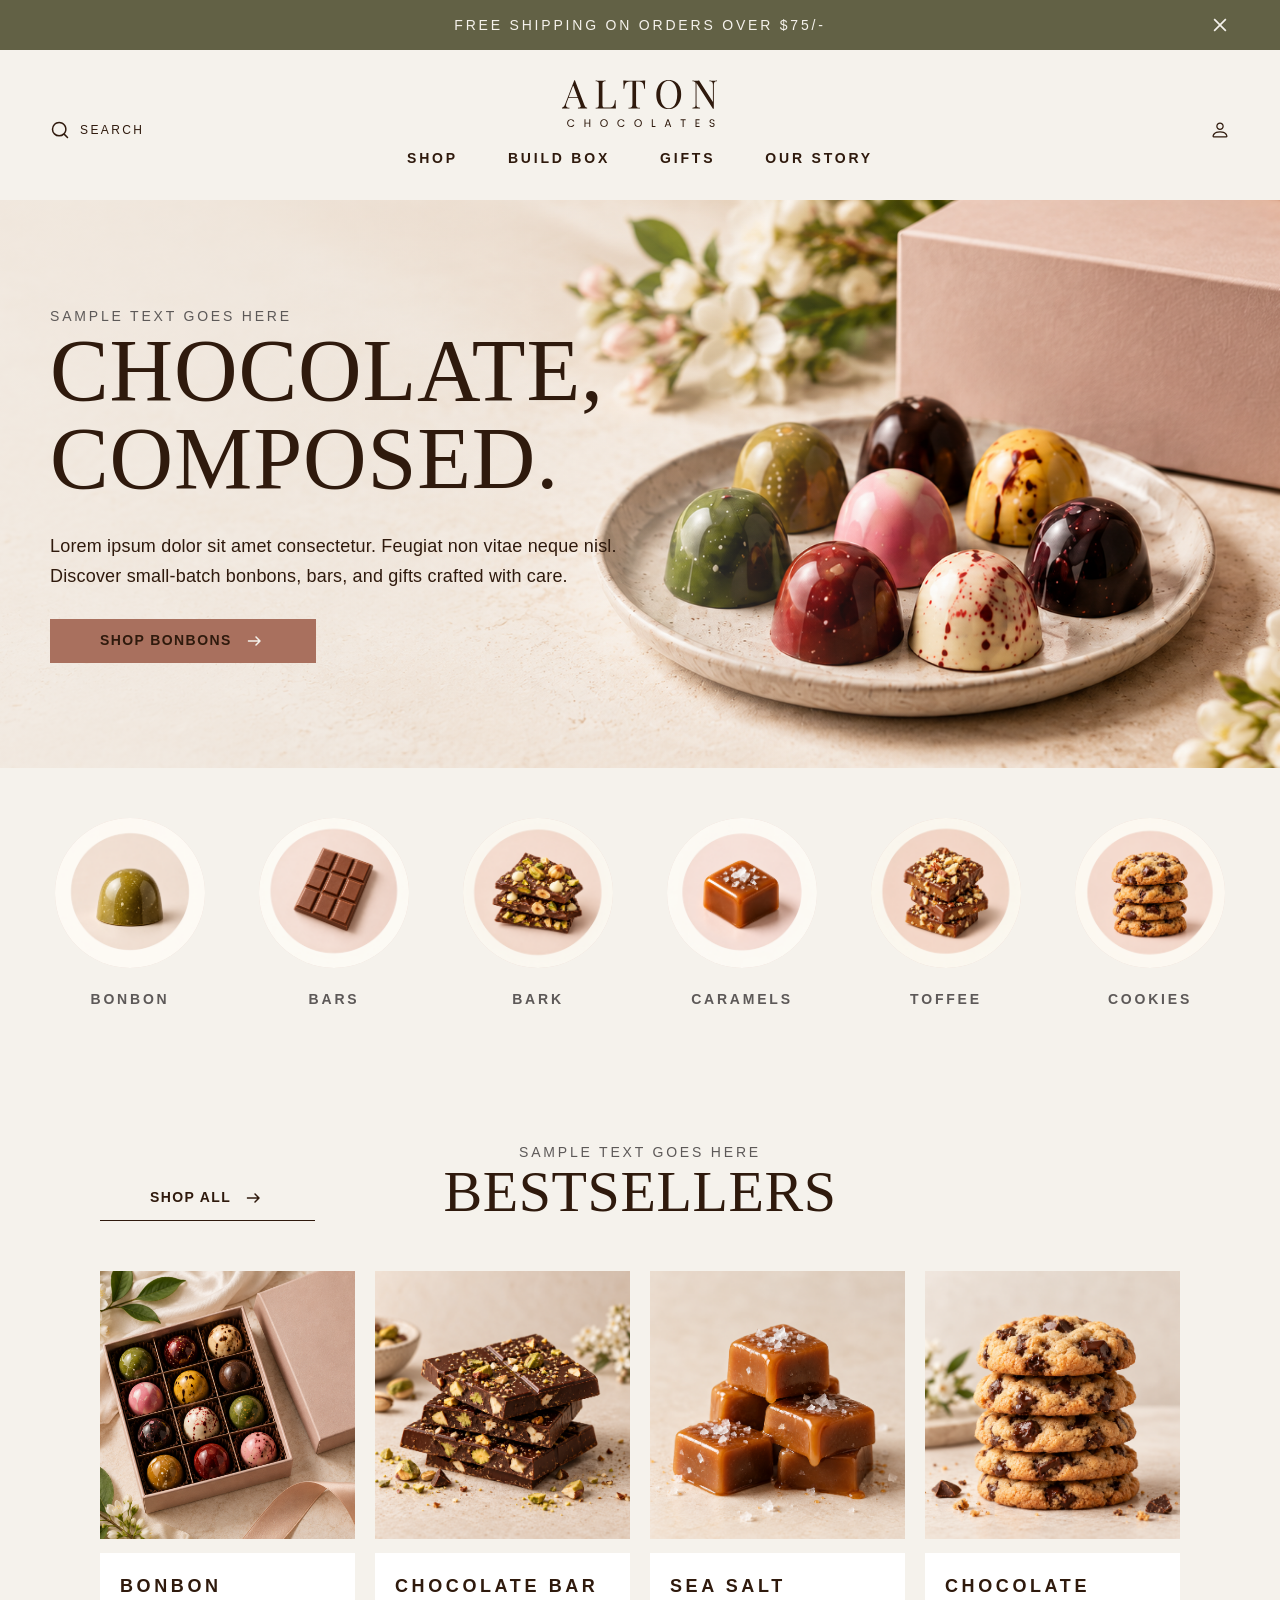
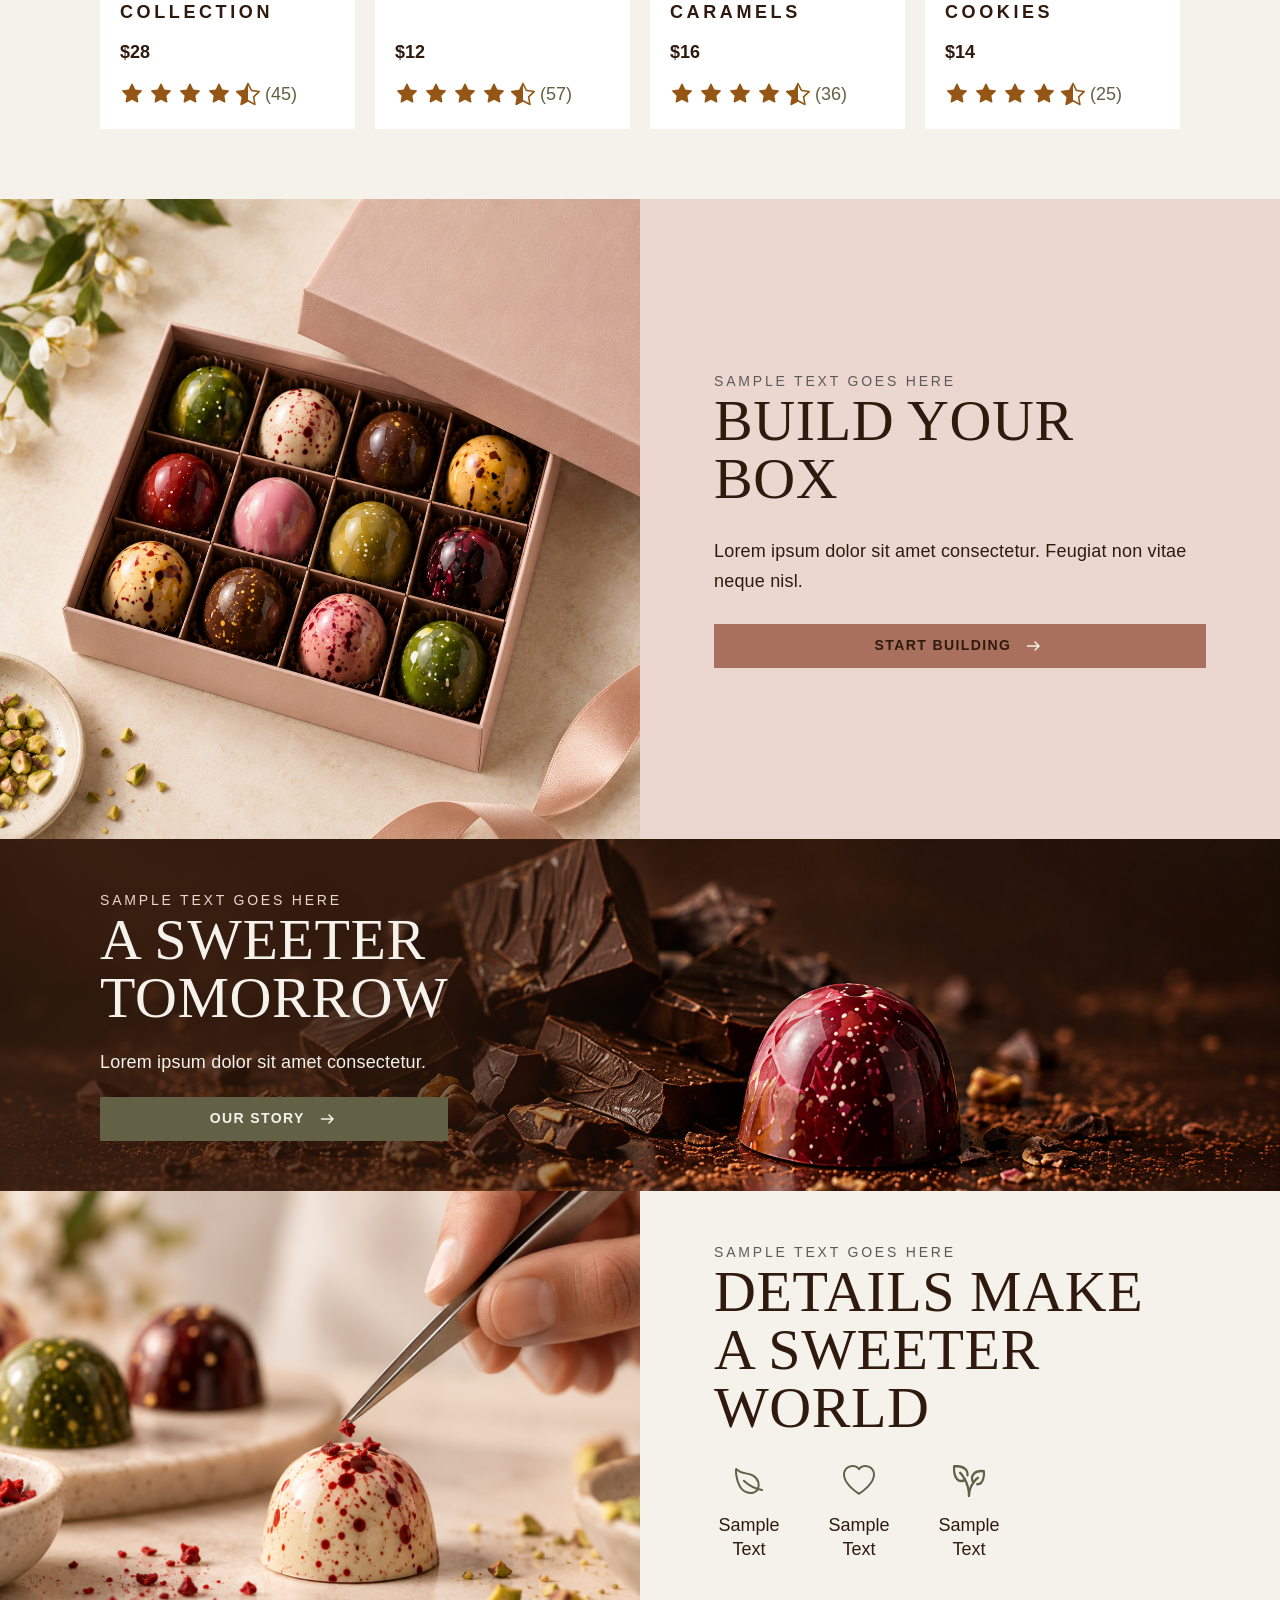
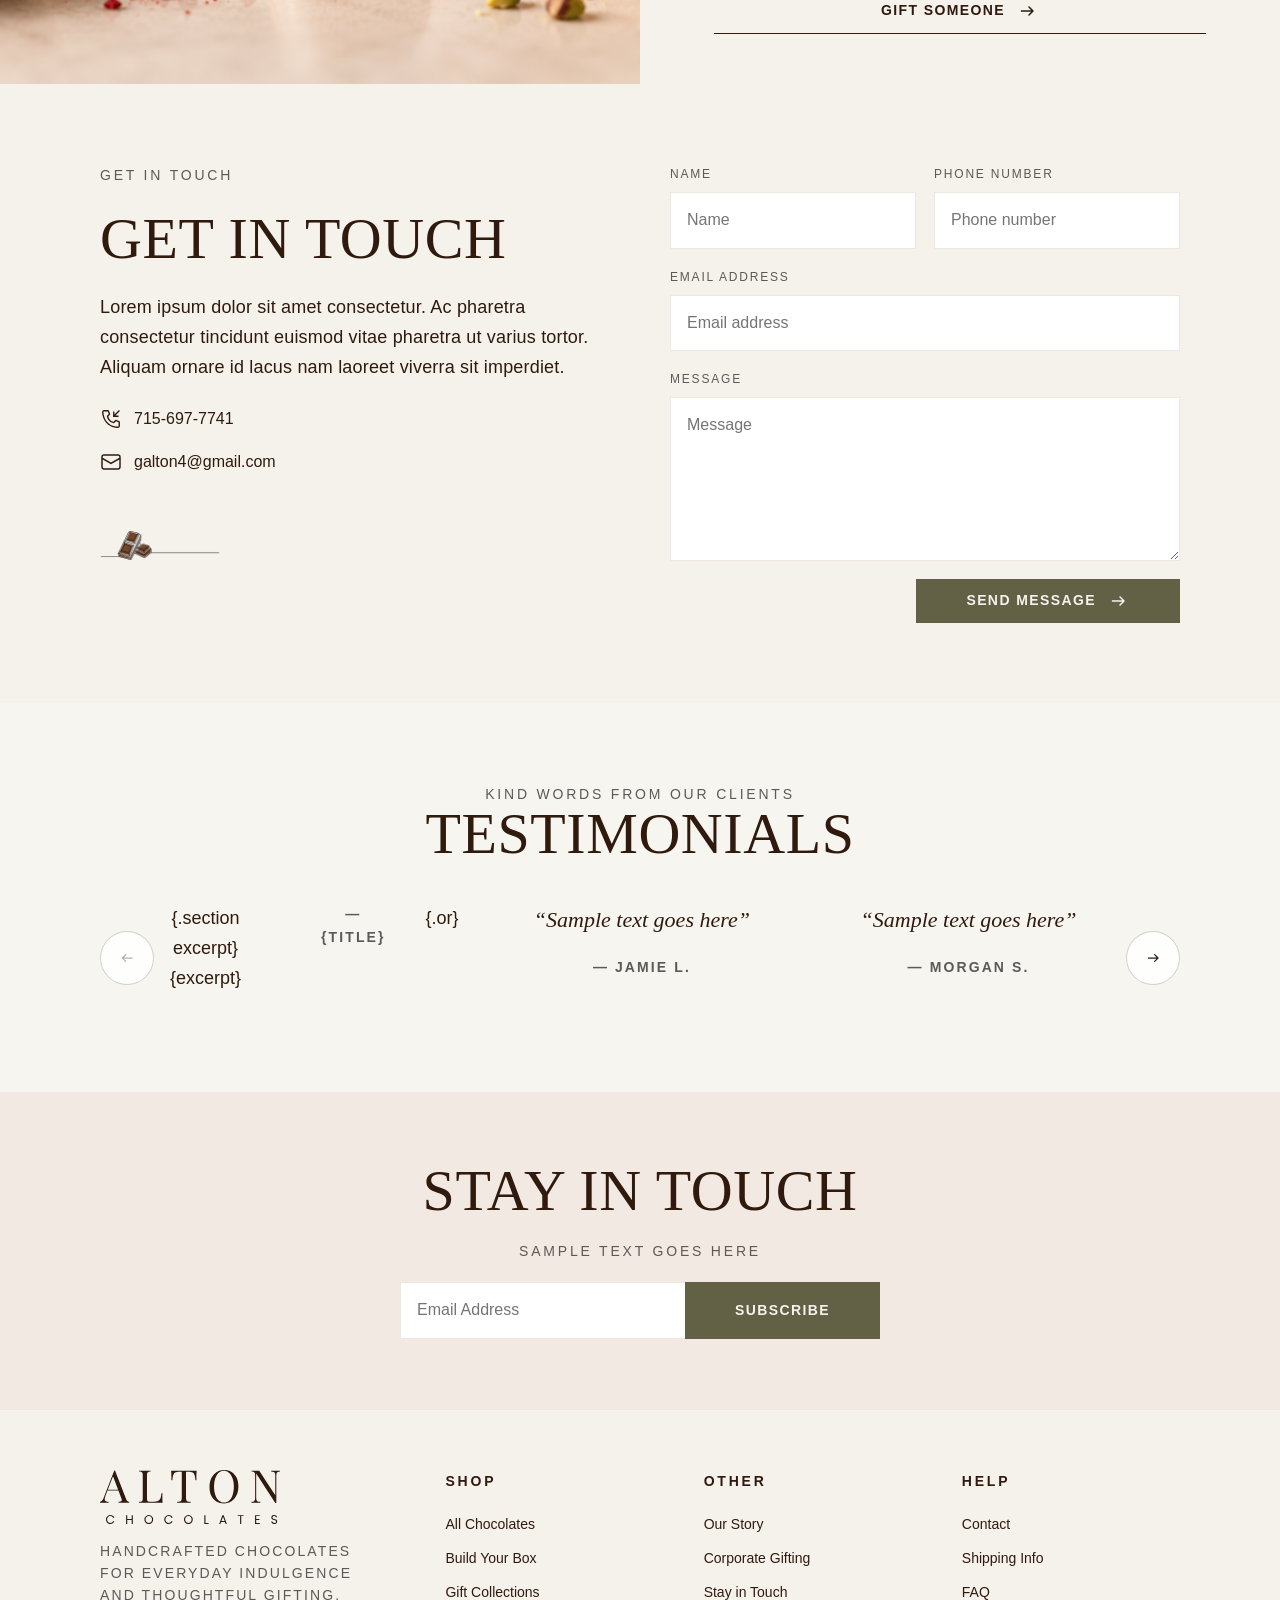
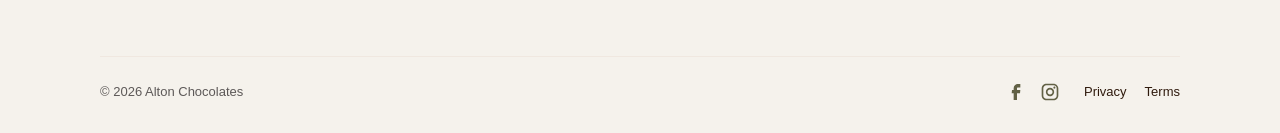
==== commit 75aa7985: "Align shop product cards and add customer order form. Equalize card heights and open a details modal" ====
--- a/preview/index.html
+++ b/preview/index.html
@@ -449,7 +449,51 @@
 
 </div>
 
-  <div class="alton-thanks" id="alton-thanks" data-thanks hidden>
+  
+    <div class="alton-order" id="alton-order" data-order-modal hidden>
+      <div class="alton-order__backdrop" data-order-close tabindex="-1" aria-hidden="true"></div>
+      <div class="alton-order__panel" role="dialog" aria-modal="true" aria-labelledby="alton-order-title">
+        <div class="alton-order__top">
+          <h2 id="alton-order-title" class="heading-lg">Place Your Order</h2>
+          <button type="button" class="alton-order__close" data-order-close aria-label="Close order form">
+            <img src="../assets/icons/cancel.svg" alt="" width="20" height="20">
+          </button>
+        </div>
+        <p class="alton-order__summary body-lg" data-order-summary></p>
+        <form class="alton-order__form" data-order-form novalidate>
+          <input type="hidden" name="product" data-order-product>
+          <input type="hidden" name="qty" data-order-qty>
+          <input type="hidden" name="unit_price" data-order-unit>
+          <input type="hidden" name="total" data-order-total>
+          <div class="form-field">
+            <label for="order-name">Full name</label>
+            <input id="order-name" name="name" type="text" required autocomplete="name" placeholder="Your name">
+          </div>
+          <div class="form-field">
+            <label for="order-email">Email</label>
+            <input id="order-email" name="email" type="email" required autocomplete="email" placeholder="you@email.com">
+          </div>
+          <div class="form-field">
+            <label for="order-phone">Phone</label>
+            <input id="order-phone" name="phone" type="tel" required autocomplete="tel" placeholder="Phone number">
+          </div>
+          <div class="form-field form-field--full">
+            <label for="order-address">Delivery address</label>
+            <textarea id="order-address" name="address" required autocomplete="street-address" placeholder="Street, city, postal code" rows="3"></textarea>
+          </div>
+          <div class="form-field form-field--full">
+            <label for="order-notes">Order notes <span>(optional)</span></label>
+            <textarea id="order-notes" name="notes" placeholder="Allergies, gift message, preferred delivery time" rows="3"></textarea>
+          </div>
+          <div class="form-actions form-field--full">
+            <button type="submit" class="btn btn--terracotta">Submit Order</button>
+          </div>
+          <p class="form-status" data-form-status hidden></p>
+        </form>
+      </div>
+    </div>
+
+    <div class="alton-thanks" id="alton-thanks" data-thanks hidden>
     <div class="alton-thanks__backdrop" data-thanks-close></div>
     <div class="alton-thanks__card" role="alertdialog" aria-modal="true" aria-labelledby="alton-thanks-title">
       <div class="alton-thanks__icon" aria-hidden="true">
--- a/preview/site.css
+++ b/preview/site.css
@@ -42,7 +42,17 @@
 .category-card__label{font-family:"Poppins",sans-serif!important;font-weight:600!important;font-size:14px!important;letter-spacing:.2em!important;text-transform:uppercase!important;color:#5D5958!important}
 .section-header,.section-header--center{text-align:center!important}
 .section-header__desc,.section-header .body-lg{max-width:520px!important;margin:16px auto 0!important;text-align:center!important}
-.product-card__meta{background:#fff!important;padding:20px!important;display:flex!important;flex-direction:column!important;align-items:flex-start!important;gap:10px!important;text-align:left!important}
+.product-card__meta{background:#fff!important;padding:20px!important;display:flex!important;flex-direction:column!important;align-items:stretch!important;gap:12px!important;text-align:left!important;flex:1 1 auto!important;width:100%!important;box-sizing:border-box!important}
+.product-card__meta .product-title{min-height:52px!important;margin:0!important}
+.product-card__order{width:100%!important;margin-top:auto!important}
+.qty-control{display:inline-flex!important;align-items:center!important;justify-content:space-between!important;gap:12px!important;border:1px solid #F0E8E0!important;padding:8px 12px!important;width:118px!important;box-sizing:border-box!important;margin-top:0!important}
+.qty-control button{background:transparent!important;border:0!important;outline:none!important;box-shadow:none!important;padding:0!important;width:20px!important;height:20px!important;display:flex!important;align-items:center!important;justify-content:center!important}
+.alton-order[hidden]{display:none!important}
+.alton-order{position:fixed!important;inset:0!important;z-index:10900!important;display:flex!important;align-items:center!important;justify-content:center!important;padding:24px!important}
+.alton-order__backdrop{position:absolute!important;inset:0!important;background:rgba(47,26,13,.5)!important}
+.alton-order__panel{position:relative!important;z-index:1!important;width:min(560px,100%)!important;max-height:90vh!important;overflow:auto!important;background:#F5F2EC!important;padding:36px 32px 40px!important}
+.alton-order__form{display:grid!important;grid-template-columns:1fr 1fr!important;gap:18px 16px!important}
+.alton-order__form .form-field--full,.alton-order__form .form-actions{grid-column:1/-1!important}
 .alton-thanks[hidden]{display:none!important}
 .alton-thanks{position:fixed!important;inset:0!important;z-index:11000!important;display:flex!important;align-items:center!important;justify-content:center!important;padding:24px!important}
 .alton-thanks__backdrop{position:absolute!important;inset:0!important;background:rgba(47,26,13,.5)!important}
@@ -924,12 +934,14 @@
   display: grid;
   grid-template-columns: repeat(4, 1fr);
   gap: 30px 20px;
+  align-items: stretch;
 }
 
 .product-card {
   display: flex;
   flex-direction: column;
   gap: 14px;
+  height: 100%;
   transition: opacity 0.3s ease, transform 0.3s ease;
 }
 
@@ -951,14 +963,23 @@
   padding: 20px;
   display: flex;
   flex-direction: column;
-  align-items: flex-start;
-  gap: 10px;
+  align-items: stretch;
+  gap: 12px;
   text-align: left;
+  flex: 1 1 auto;
+  width: 100%;
+  box-sizing: border-box;
+  min-height: 0;
+}
+
+.product-card__meta .product-title {
+  min-height: 52px;
+  margin: 0;
 }
 
 .product-card__order {
   width: 100%;
-  margin-top: 4px;
+  margin-top: auto;
   padding-left: 16px;
   padding-right: 16px;
 }
@@ -970,6 +991,89 @@
 
 .alton-thanks[hidden] {
   display: none !important;
+}
+
+.alton-order[hidden] {
+  display: none !important;
+}
+
+.alton-order {
+  position: fixed;
+  inset: 0;
+  z-index: 10900;
+  display: flex;
+  align-items: center;
+  justify-content: center;
+  padding: 24px;
+}
+
+.alton-order__backdrop {
+  position: absolute;
+  inset: 0;
+  background: rgba(47, 26, 13, 0.5);
+}
+
+.alton-order__panel {
+  position: relative;
+  z-index: 1;
+  width: min(560px, 100%);
+  max-height: 90vh;
+  overflow: auto;
+  background: #F5F2EC;
+  padding: 36px 32px 40px;
+  box-shadow: 0 24px 80px rgba(47, 26, 13, 0.25);
+}
+
+.alton-order__top {
+  display: flex;
+  align-items: flex-start;
+  justify-content: space-between;
+  gap: 16px;
+  margin-bottom: 12px;
+}
+
+.alton-order__top .heading-lg {
+  font-size: 36px;
+  margin: 0;
+}
+
+.alton-order__close {
+  background: transparent;
+  border: 0;
+  padding: 8px;
+  cursor: pointer;
+}
+
+.alton-order__summary {
+  margin: 0 0 24px;
+  color: #5D5958;
+}
+
+.alton-order__form {
+  display: grid;
+  grid-template-columns: 1fr 1fr;
+  gap: 18px 16px;
+}
+
+.alton-order__form .form-field--full,
+.alton-order__form .form-actions {
+  grid-column: 1 / -1;
+}
+
+.alton-order__form .form-actions {
+  display: flex;
+  justify-content: flex-end;
+  margin-top: 4px;
+}
+
+.alton-order__form .form-actions .btn {
+  min-width: 180px;
+}
+
+@media (max-width: 640px) {
+  .alton-order__form {
+    grid-template-columns: 1fr;
+  }
 }
 
 .alton-thanks {
@@ -1104,15 +1208,21 @@
 .qty-control {
   display: inline-flex;
   align-items: center;
+  justify-content: space-between;
   gap: 12px;
   border: 1px solid #F0E8E0;
   padding: 8px 12px;
-  margin-top: 8px;
+  margin-top: 0;
+  width: 118px;
+  box-sizing: border-box;
+  flex-shrink: 0;
 }
 
 .qty-control button {
   background: transparent;
   border: 0;
+  outline: none;
+  box-shadow: none;
   padding: 0;
   cursor: pointer;
   width: 20px;
@@ -1120,17 +1230,26 @@
   display: flex;
   align-items: center;
   justify-content: center;
+  flex-shrink: 0;
+}
+
+.qty-control button:focus,
+.qty-control button:focus-visible {
+  outline: none;
+  box-shadow: none;
 }
 
 .qty-control button img {
   width: 16px;
   height: 16px;
+  display: block;
 }
 
 .qty-control__value {
-  min-width: 20px;
+  min-width: 24px;
   text-align: center;
   font-weight: 500;
+  flex: 1;
 }
 
 .split-section {
